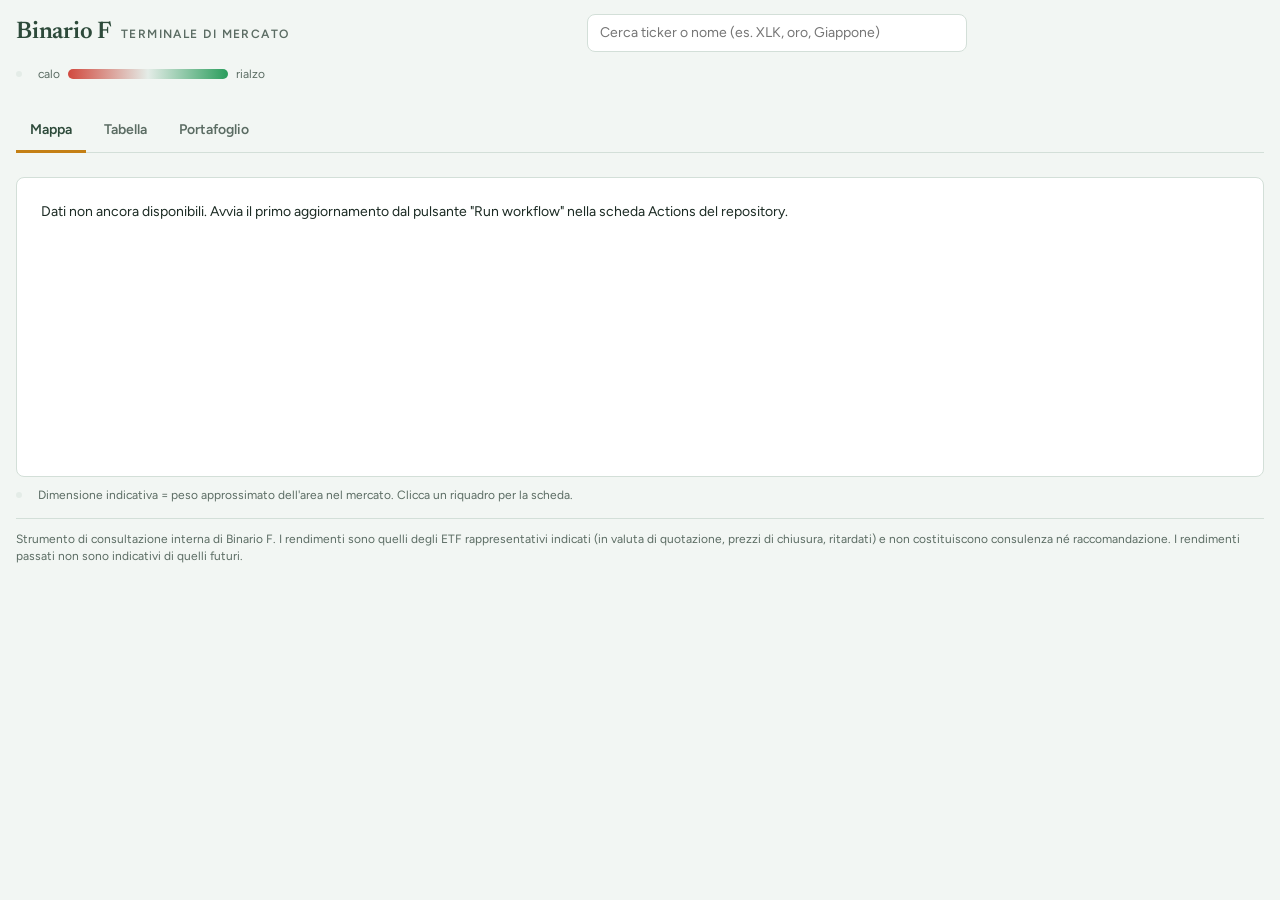
==== index.html @ 6552b352 "Add files via upload" ====
<!doctype html>
<html lang="it"><head><meta charset="utf-8"><meta name="viewport" content="width=device-width,initial-scale=1,viewport-fit=cover">
<title>Terminale Binario F</title>
<meta name="claude:viewport-fit-sides" content="cover">
<link rel="stylesheet" href="https://fonts.googleapis.com/css2?family=Figtree:wght@400;500;600;700&family=Newsreader:wght@500;600&display=swap">
<style>
/* Layout: barra strumenti in alto, mappa a riquadri proporzionali come vista principale, tabella e portafoglio come viste secondarie. */
:root{
  --bg:#F2F6F3; --surface:#FFFFFF; --fg:#1B2A23; --muted:#5B6C63; --line:#D3DFD8;
  --brand:#2D4A3A; --accent:#C47F14; --up:#2A9D5C; --down:#D1493E; --neutral:#E4ECE7; --on-strong:#FFFFFF; --chip:#E4ECE7; --warn-bg:#FBEBD0;
  --f-body:'Figtree',system-ui,-apple-system,'Segoe UI',sans-serif; --f-display:'Newsreader',Georgia,serif;
}
@media (prefers-color-scheme: dark){:root:not([data-theme="light"]){
  --bg:#111915; --surface:#19231E; --fg:#E5EEE9; --muted:#93A69C; --line:#293731;
  --brand:#86BF9F; --accent:#E0A04A; --up:#34B06C; --down:#E0675C; --neutral:#22302A; --on-strong:#FFFFFF; --chip:#22302A; --warn-bg:#3A2D14; color-scheme:dark}}
:root[data-theme="dark"]{
  --bg:#111915; --surface:#19231E; --fg:#E5EEE9; --muted:#93A69C; --line:#293731;
  --brand:#86BF9F; --accent:#E0A04A; --up:#34B06C; --down:#E0675C; --neutral:#22302A; --on-strong:#FFFFFF; --chip:#22302A; --warn-bg:#3A2D14; color-scheme:dark}
*{box-sizing:border-box}
body{margin:0;background:var(--bg);color:var(--fg);font-family:var(--f-body);font-size:14px;line-height:1.4;
  padding-block:0;padding-left:max(16px,env(safe-area-inset-left,0px));padding-right:max(16px,env(safe-area-inset-right,0px))}
.wrap{max-width:1280px;margin:0 auto;padding-block:14px 40px;display:flex;flex-direction:column;gap:14px}
button,input,select{font:inherit;color:inherit}
button{cursor:pointer}
:focus-visible{outline:2px solid var(--accent);outline-offset:2px}
.num{font-variant-numeric:tabular-nums}
header{display:flex;flex-wrap:wrap;gap:12px 20px;align-items:center;justify-content:space-between}
.brand{display:flex;align-items:baseline;gap:10px;min-width:0}
.brand b{font-family:var(--f-display);font-size:24px;font-weight:600;color:var(--brand);letter-spacing:-.01em}
.brand span{font-size:12px;text-transform:uppercase;letter-spacing:.12em;color:var(--muted);font-weight:600}
.meta{font-size:12px;color:var(--muted)}
.sample{background:var(--warn-bg);color:var(--fg);border:1px solid var(--accent);border-radius:6px;padding:8px 12px;font-size:13px}
.bar{display:flex;flex-wrap:wrap;gap:10px 16px;align-items:center}
.seg{display:inline-flex;background:var(--chip);border-radius:8px;padding:3px;gap:2px;max-width:100%;overflow-x:auto}
.seg button{border:0;background:transparent;padding:6px 12px;border-radius:6px;font-weight:600;color:var(--muted);white-space:nowrap}
.seg button[aria-pressed="true"]{background:var(--brand);color:var(--surface)}
.tabs{display:flex;gap:4px;border-bottom:1px solid var(--line)}
.tabs button{border:0;background:none;padding:10px 14px;font-weight:600;color:var(--muted);border-bottom:3px solid transparent;margin-bottom:-1px}
.tabs button[aria-selected="true"]{color:var(--brand);border-bottom-color:var(--accent)}
.chips{display:flex;flex-wrap:wrap;gap:6px}
.chips button{border:1px solid var(--line);background:var(--surface);padding:5px 11px;border-radius:99px;font-size:13px;color:var(--fg)}
.chips button[aria-pressed="true"]{background:var(--brand);border-color:var(--brand);color:var(--surface)}
.search{position:relative;flex:1 1 240px;max-width:380px}
.search input{width:100%;padding:8px 12px;border:1px solid var(--line);border-radius:8px;background:var(--surface)}
.results{position:absolute;z-index:20;left:0;right:0;top:calc(100% + 4px);background:var(--surface);border:1px solid var(--line);border-radius:8px;box-shadow:0 8px 24px rgba(0,0,0,.14);max-height:340px;overflow:auto}
.results button{display:flex;justify-content:space-between;gap:8px;width:100%;border:0;background:none;text-align:left;padding:8px 12px}
.results button:hover,.results button:focus-visible{background:var(--chip)}
.results .none{padding:10px 12px;color:var(--muted)}
.results a{color:var(--brand);font-weight:600}
.strip{display:grid;grid-template-columns:repeat(auto-fit,minmax(220px,1fr));gap:10px}
.strip div{background:var(--surface);border:1px solid var(--line);border-radius:8px;padding:10px 12px;min-width:0}
.strip small{display:block;color:var(--muted);font-size:11px;text-transform:uppercase;letter-spacing:.1em;font-weight:600}
.strip b{display:block;margin-top:2px;overflow:hidden;text-overflow:ellipsis;white-space:nowrap}
.up{color:var(--up)}.down{color:var(--down)}
#map{background:var(--surface);border:1px solid var(--line);border-radius:8px;padding:4px;min-height:300px}
#map svg{display:block;width:100%}
#map rect{stroke:var(--surface);stroke-width:2;cursor:pointer}
#map rect:hover{stroke:var(--fg)}
#map text{pointer-events:none;font-family:var(--f-body)}
.note{font-size:12px;color:var(--muted)}
.legend{display:flex;align-items:center;gap:8px;font-size:12px;color:var(--muted)}
.legend i{display:block;width:160px;height:10px;border-radius:5px;background:linear-gradient(90deg,var(--down),var(--neutral),var(--up))}
.tablewrap{overflow-x:auto;background:var(--surface);border:1px solid var(--line);border-radius:8px}
table{border-collapse:collapse;width:100%;min-width:640px}
th,td{padding:7px 10px;text-align:right;border-bottom:1px solid var(--line);white-space:nowrap}
th:first-child,td:first-child,th:nth-child(2),td:nth-child(2){text-align:left}
th{font-size:11px;text-transform:uppercase;letter-spacing:.08em;color:var(--muted);background:var(--surface);position:sticky;top:0;cursor:pointer}
th[aria-sort]{color:var(--brand)}
tbody tr{cursor:pointer}
tbody tr:hover{background:var(--chip)}
td.h{font-weight:600}
td.tk{font-weight:700;color:var(--brand)}
td.gp{color:var(--muted);font-size:12px}
.panel{background:var(--surface);border:1px solid var(--line);border-radius:8px;padding:14px;display:flex;flex-direction:column;gap:12px;min-width:0}
h2{font-family:var(--f-display);font-size:20px;margin:0;color:var(--brand);font-weight:600}
.prow{display:grid;grid-template-columns:minmax(0,1fr) 90px 34px;gap:8px;align-items:center}
.prow select,.prow input{padding:7px 8px;border:1px solid var(--line);border-radius:6px;background:var(--bg);min-width:0}
.prow button,.btn{border:1px solid var(--line);background:var(--surface);border-radius:6px;padding:7px 10px;font-weight:600}
.btn.pri{background:var(--brand);color:var(--surface);border-color:var(--brand)}
.pgrid{display:grid;grid-template-columns:minmax(280px,380px) minmax(0,1fr);gap:14px;align-items:start}
@media (max-width:820px){.pgrid{grid-template-columns:minmax(0,1fr)}}
.kpis{display:grid;grid-template-columns:repeat(auto-fit,minmax(110px,1fr));gap:8px}
.kpis div{background:var(--bg);border-radius:6px;padding:8px 10px}
.kpis small{display:block;font-size:11px;color:var(--muted);text-transform:uppercase;letter-spacing:.08em;font-weight:600}
.kpis b{font-size:17px}
dialog{border:1px solid var(--line);border-radius:10px;background:var(--surface);color:var(--fg);padding:0;width:min(720px,calc(100vw - 24px));max-height:calc(100vh - 32px)}
dialog::backdrop{background:rgba(10,20,15,.5)}
.dlg{padding:16px;display:flex;flex-direction:column;gap:12px}
.dlg header{align-items:flex-start}
.dlg h3{margin:0;font-family:var(--f-display);font-size:22px;color:var(--brand)}
.links{display:flex;flex-wrap:wrap;gap:8px}
.links a{border:1px solid var(--line);border-radius:6px;padding:6px 10px;text-decoration:none;color:var(--brand);font-weight:600;font-size:13px}
.chart text{fill:var(--muted);font-size:11px;font-family:var(--f-body)}
.foot{font-size:12px;color:var(--muted);border-top:1px solid var(--line);padding-top:12px}
</style>
</head><body>


<div class="wrap">
  <header>
    <div class="brand"><b>Binario F</b><span>Terminale di mercato</span></div>
    <div class="search">
      <input id="q" type="search" placeholder="Cerca ticker o nome (es. XLK, oro, Giappone)" autocomplete="off" aria-label="Cerca strumento">
      <div class="results" id="res" hidden></div>
    </div>
    <div class="meta num" id="upd"></div>
  </header>
  <div class="sample" id="sampleBox" hidden><b>Dati di prova.</b> I numeri di questa anteprima sono inventati e servono solo a mostrare come funziona. Con il collegamento ai dati reali compaiono i prezzi veri.</div>

  <div class="bar">
    <div class="seg" id="per" role="group" aria-label="Periodo"></div>
    <div class="legend"><span>calo</span><i></i><span>rialzo</span></div>
  </div>
  <div class="strip" id="strip"></div>

  <nav class="tabs" role="tablist" aria-label="Viste">
    <button role="tab" id="t-mappa" aria-selected="true">Mappa</button>
    <button role="tab" id="t-tabella" aria-selected="false">Tabella</button>
    <button role="tab" id="t-portafoglio" aria-selected="false">Portafoglio</button>
  </nav>

  <section id="v-mappa" class="vw">
    <div style="display:flex;flex-direction:column;gap:10px">
      <div class="chips" id="gm"></div>
      <div id="map"></div>
      <div class="bar"><div class="seg" id="sz" role="group" aria-label="Dimensione riquadri"></div>
        <span class="note">Dimensione indicativa = peso approssimato dell'area nel mercato. Clicca un riquadro per la scheda.</span></div>
    </div>
  </section>

  <section id="v-tabella" class="vw" hidden>
    <div style="display:flex;flex-direction:column;gap:10px">
      <div class="chips" id="gt"></div>
      <div class="tablewrap"><table id="tb"></table></div>
    </div>
  </section>

  <section id="v-portafoglio" class="vw" hidden>
    <div class="pgrid">
      <div class="panel">
        <h2>Costruisci un portafoglio</h2>
        <div class="note">Scegli gli strumenti e i pesi. Il calcolo assume che i pesi siano quelli iniziali di ogni periodo, senza ribilanciamenti.</div>
        <div id="rows" style="display:flex;flex-direction:column;gap:8px"></div>
        <div style="display:flex;flex-wrap:wrap;gap:8px;align-items:center">
          <button class="btn" id="add">+ Aggiungi strumento</button>
          <span class="note num" id="sumw"></span>
        </div>
        <div style="display:flex;flex-wrap:wrap;gap:6px" id="presets"></div>
      </div>
      <div class="panel" id="pres"></div>
    </div>
  </section>

  <div class="foot">Strumento di consultazione interna di Binario F. I rendimenti sono quelli degli ETF rappresentativi indicati (in valuta di quotazione, prezzi di chiusura, ritardati) e non costituiscono consulenza né raccomandazione. I rendimenti passati non sono indicativi di quelli futuri.</div>
</div>

<dialog id="dlg"><div class="dlg" id="dbody"></div></dialog>

<script>
const INLINE = null;
const PERS = ['1G','1S','1M','3M','YTD','1A'];
const SCALE = {'1G':.03,'1S':.05,'1M':.08,'3M':.15,'YTD':.25,'1A':.4};
const $ = id => document.getElementById(id);
const S = {per:'YTD', grp:'Settori USA', view:'mappa', size:'ind', sort:{k:'YTD',d:-1}, pf:[]};
let D, R = {}, BYT = {}, GROUPS = [];

const fmtP = (v, d=1) => v==null ? '–' : (v>0?'+':v<0?'−':'') + Math.abs(v*100).toFixed(d).replace('.',',') + '%';
const fmtN = v => v==null ? '–' : v.toLocaleString('it-IT',{maximumFractionDigits:2,minimumFractionDigits:2});
const cls = v => v==null ? '' : v>0 ? 'up' : v<0 ? 'down' : '';
const store = {get(k){try{return JSON.parse(localStorage.getItem(k))}catch(e){return null}}, set(k,v){try{localStorage.setItem(k,JSON.stringify(v))}catch(e){}}};

function dayShift(iso, days){const d=new Date(iso+'T00:00:00Z');d.setUTCDate(d.getUTCDate()-days);return d.toISOString().slice(0,10)}
function idxOnOrBefore(dates, iso){let lo=0,hi=dates.length-1,r=-1;while(lo<=hi){const m=(lo+hi)>>1;if(dates[m]<=iso){r=m;lo=m+1}else hi=m-1}return r}

function compute(){
  const dates = D.dates, n = dates.length, last = dates[n-1];
  const tgt = {'1S':dayShift(last,7),'1M':dayShift(last,30),'3M':dayShift(last,91),'1A':dayShift(last,365),'YTD':(+last.slice(0,4)-1)+'-12-31'};
  const ix = {'1G':n-2}; for(const k in tgt) ix[k]=idxOnOrBefore(dates,tgt[k]);
  D.inst.forEach(i=>{
    BYT[i.t]=i; const c=i.c, lastP=c[n-1]; R[i.t]={};
    PERS.forEach(p=>{const b=ix[p]>=0?c[ix[p]]:null; R[i.t][p]=(lastP!=null&&b)? lastP/b-1 : null});
    i.last = lastP;
    const yr = c.slice(Math.max(0,ix['1A']<0?0:ix['1A'])).filter(x=>x!=null);
    i.hi = Math.max(...yr); i.lo = Math.min(...yr);
  });
  GROUPS = [...new Set(D.inst.map(i=>i.g))];
}

/* ---------- intestazione e riepilogo ---------- */
function renderHead(){
  $('upd').textContent = 'Aggiornato: ' + new Date(D.updated).toLocaleString('it-IT',{dateStyle:'short',timeStyle:'short'}) + ' · ultimo dato di chiusura ' + D.dates[D.dates.length-1].split('-').reverse().join('/');
  $('sampleBox').hidden = !D.sample;
  const all = D.inst.filter(i=>R[i.t][S.per]!=null).sort((a,b)=>R[b.t][S.per]-R[a.t][S.per]);
  const up = all.filter(i=>R[i.t][S.per]>0).length;
  const card=(l,i)=>`<div><small>${l}</small><b>${i?`${i.n} <span class="${cls(R[i.t][S.per])} num">${fmtP(R[i.t][S.per])}</span>`:'–'}</b></div>`;
  $('strip').innerHTML = card('Migliore ('+S.per+')',all[0]) + card('Peggiore ('+S.per+')',all[all.length-1]) +
    `<div><small>Strumenti in rialzo (${S.per})</small><b class="num">${up} su ${all.length}</b></div>`;
}

/* ---------- mappa ---------- */
function colorFor(v){
  if(v==null) return 'var(--neutral)';
  const t=Math.min(1,Math.abs(v)/SCALE[S.per]), pct=Math.round(t*100);
  return `color-mix(in srgb, var(${v>=0?'--up':'--down'}) ${pct}%, var(--neutral))`;
}
function squarify(items,X,Y,W,H){
  const tot=items.reduce((a,i)=>a+i.v,0), k=W*H/tot; items.forEach(i=>i.a=i.v*k);
  const out=[]; let row=[], x=X,y=Y,w=W,h=H;
  const worst=(r,s)=>{const t=r.reduce((a,i)=>a+i.a,0),mx=Math.max(...r.map(i=>i.a)),mn=Math.min(...r.map(i=>i.a));return Math.max(s*s*mx/(t*t),t*t/(s*s*mn))};
  const place=r=>{const t=r.reduce((a,i)=>a+i.a,0);
    if(w>=h){const cw=t/h;let yy=y;r.forEach(i=>{const hh=i.a/cw;out.push({i,x,y:yy,w:cw,h:hh});yy+=hh});x+=cw;w-=cw}
    else{const rh=t/w;let xx=x;r.forEach(i=>{const ww=i.a/rh;out.push({i,x:xx,y,w:ww,h:rh});xx+=ww});y+=rh;h-=rh}};
  const rest=items.slice();
  while(rest.length){const s=Math.min(w,h),it=rest[0];
    if(!row.length||worst(row.concat(it),s)<=worst(row,s)){row.push(it);rest.shift()}else{place(row);row=[]}}
  if(row.length)place(row);
  return out;
}
function renderMap(){
  const box=$('map'), W=Math.max(280,box.clientWidth-8), H=Math.round(Math.max(360,Math.min(640,W*0.6)));
  let list=D.inst.filter(i=>i.g===S.grp&&R[i.t][S.per]!=null);
  if(S.grp==='Tutti') list=D.inst.filter(i=>R[i.t][S.per]!=null);
  if(!list.length){box.innerHTML='<div class="note" style="padding:20px">Nessun dato per questo gruppo.</div>';return}
  const items=list.map(i=>({inst:i,v:S.size==='ind'?Math.max(i.w,.35):1})).sort((a,b)=>b.v-a.v);
  const rects=squarify(items,0,0,W,H);
  let s=`<svg viewBox="0 0 ${W} ${H}" height="${H}" role="img" aria-label="Mappa dei rendimenti, periodo ${S.per}">`;
  rects.forEach(r=>{const i=r.i.inst,v=R[i.t][S.per],strong=Math.abs(v)/SCALE[S.per]>.5;
    const fg=strong?'var(--on-strong)':'var(--fg)', cx=r.x+r.w/2, cy=r.y+r.h/2;
    s+=`<g data-t="${i.t}"><rect x="${r.x.toFixed(1)}" y="${r.y.toFixed(1)}" width="${Math.max(0,r.w).toFixed(1)}" height="${Math.max(0,r.h).toFixed(1)}" fill="${colorFor(v)}"><title>${i.n} (${i.t}) ${fmtP(v,2)}</title></rect>`;
    if(r.w>42&&r.h>26){
      const fs=Math.max(11,Math.min(22,Math.min(r.w/5.5,r.h/3)));
      const showName=r.w>120&&r.h>70, showPct=r.h>44;
      const lines=[[i.t,fs,700]]; if(showName) lines.push([i.n.length>26?i.n.slice(0,25)+'…':i.n,Math.max(10,fs*.58),500]); if(showPct) lines.push([fmtP(v),fs*.8,600]);
      const tot=lines.reduce((a,l)=>a+l[1]*1.25,0); let ty=cy-tot/2;
      lines.forEach(l=>{ty+=l[1]*1.25;s+=`<text x="${cx.toFixed(1)}" y="${(ty-l[1]*.3).toFixed(1)}" text-anchor="middle" font-size="${l[1].toFixed(1)}" font-weight="${l[2]}" fill="${fg}">${l[0]}</text>`});
    }
    s+='</g>';
  });
  box.innerHTML=s+'</svg>';
  box.querySelectorAll('g[data-t]').forEach(g=>g.addEventListener('click',()=>openDetail(g.dataset.t)));
}

/* ---------- tabella ---------- */
function renderTable(){
  let list=S.grp==='Tutti'?D.inst.slice():D.inst.filter(i=>i.g===S.grp);
  const k=S.sort.k, d=S.sort.d;
  const val=i=>k==='n'?i.n:k==='g'?i.g:R[i.t][k];
  list.sort((a,b)=>{const x=val(a),y=val(b); if(x==null)return 1; if(y==null)return -1; return (typeof x==='string'?x.localeCompare(y,'it'):x-y)*d});
  const th=(key,label)=>`<th data-k="${key}" ${S.sort.k===key?`aria-sort="${d>0?'ascending':'descending'}"`:''}>${label}${S.sort.k===key?(d>0?' ▲':' ▼'):''}</th>`;
  let h='<thead><tr>'+th('t','Ticker')+th('n','Strumento')+(S.grp==='Tutti'?th('g','Gruppo'):'')+'<th data-k="last">Ultimo</th>'+PERS.map(p=>th(p,p)).join('')+'</tr></thead><tbody>';
  list.forEach(i=>{h+=`<tr data-t="${i.t}"><td class="tk">${i.t}</td><td>${i.n}</td>${S.grp==='Tutti'?`<td class="gp">${i.g}</td>`:''}<td class="num">${fmtN(i.last)}</td>`+
    PERS.map(p=>{const v=R[i.t][p];return `<td class="num h ${cls(v)}" style="background:${colorFor(v).replace(/ \d+%/,m=>' '+Math.round(parseInt(m)*.45)+'%')}">${fmtP(v)}</td>`}).join('')+'</tr>'});
  $('tb').innerHTML=h+'</tbody>';
  $('tb').querySelectorAll('th[data-k]').forEach(t=>t.addEventListener('click',()=>{const kk=t.dataset.k;if(kk==='last')return;S.sort=S.sort.k===kk?{k:kk,d:-S.sort.d}:{k:kk,d:(kk==='t'||kk==='n'||kk==='g')?1:-1};renderTable()}));
  $('tb').querySelectorAll('tbody tr').forEach(tr=>tr.addEventListener('click',()=>openDetail(tr.dataset.t)));
}

/* ---------- grafici ---------- */
function lineChart(series, opts={}){ // series: [{label,vals,color}], dates
  const W=opts.w||640,H=opts.h||240,L=44,Rr=14,T=10,B=24, dates=opts.dates;
  let all=series.flatMap(s=>s.vals.filter(v=>v!=null)); let mn=Math.min(...all),mx=Math.max(...all); const pad=(mx-mn)*.08||1; mn-=pad;mx+=pad;
  const x=i=>L+(W-L-Rr)*i/(dates.length-1), y=v=>T+(H-T-B)*(1-(v-mn)/(mx-mn));
  let s=`<svg class="chart" viewBox="0 0 ${W} ${H}" style="width:100%;height:auto;display:block" role="img" aria-label="${opts.label||'Grafico'}">`;
  for(let k=0;k<=4;k++){const v=mn+(mx-mn)*k/4,yy=y(v);s+=`<line x1="${L}" x2="${W-Rr}" y1="${yy}" y2="${yy}" stroke="var(--line)"/><text x="${L-6}" y="${yy+4}" text-anchor="end">${v.toFixed(opts.dec??0)}</text>`}
  const step=Math.floor(dates.length/5);
  for(let i=0;i<dates.length;i+=step){const [yy,mm]=dates[i].split('-');s+=`<text x="${x(i)}" y="${H-6}" text-anchor="middle">${mm}/${yy.slice(2)}</text>`}
  series.forEach((sr,si)=>{let d='';sr.vals.forEach((v,i)=>{if(v!=null)d+=(d?'L':'M')+x(i).toFixed(1)+' '+y(v).toFixed(1)});
    if(si===0&&series.length===1){s+=`<path d="${d}L${x(dates.length-1)} ${H-B}L${L} ${H-B}Z" fill="${sr.color}" opacity=".12"/>`}
    s+=`<path d="${d}" fill="none" stroke="${sr.color}" stroke-width="2" stroke-linejoin="round"/>`;
    const lv=sr.vals[sr.vals.length-1]; if(lv!=null) s+=`<circle cx="${x(dates.length-1)}" cy="${y(lv)}" r="3.5" fill="${sr.color}"/>`});
  return s+'</svg>';
}

function openDetail(t){
  const i=BYT[t]; if(!i) return;
  const closes=i.c, dates=D.dates, ret=R[t];
  const view=window.__rng||'1A'; const from=view==='3M'?dates.length-64:view==='6M'?dates.length-127:0;
  const sub=closes.slice(Math.max(0,from)), subd=dates.slice(Math.max(0,from));
  const sym = t==='BTC'?'BTC-USD':t==='ETH'?'ETH-USD':t;
  $('dbody').innerHTML=`
    <header><div><h3>${i.n}</h3><div class="note">${t} · ${i.g}</div></div><button class="btn" id="cl">Chiudi</button></header>
    <div class="kpis num">
      <div><small>Ultimo</small><b>${fmtN(i.last)}</b></div>
      <div><small>Max 52 sett.</small><b>${fmtN(i.hi)}</b></div>
      <div><small>Min 52 sett.</small><b>${fmtN(i.lo)}</b></div>
      <div><small>Dal massimo</small><b class="${cls(i.last/i.hi-1)}">${fmtP(i.last/i.hi-1)}</b></div>
    </div>
    <div class="kpis num">${PERS.map(p=>`<div><small>${p}</small><b class="${cls(ret[p])}">${fmtP(ret[p])}</b></div>`).join('')}</div>
    <div class="seg" id="rg" role="group" aria-label="Intervallo grafico">${['3M','6M','1A'].map(r=>`<button aria-pressed="${r===view}" data-r="${r}">${r}</button>`).join('')}</div>
    ${lineChart([{vals:sub,color:'var(--brand)'}],{dates:subd,dec:closes[0]<20?2:0,label:'Andamento di '+i.n})}
    <div class="links">
      <a href="https://www.justetf.com/it/search.html?query=${encodeURIComponent(t)}" target="_blank" rel="noopener">justETF</a>
      <a href="https://finance.yahoo.com/quote/${encodeURIComponent(sym)}" target="_blank" rel="noopener">Yahoo Finance</a>
      <a href="https://it.tradingview.com/symbols/${encodeURIComponent(t)}/" target="_blank" rel="noopener">TradingView</a>
      <a href="https://www.morningstar.it/it/funds/SecuritySearchResults.aspx?type=ALL&search=${encodeURIComponent(t)}" target="_blank" rel="noopener">Morningstar</a>
      <a href="https://www.borsaitaliana.it/borsa/ricerca/ricerca-titoli.html?q=${encodeURIComponent(t)}" target="_blank" rel="noopener">Borsa Italiana</a>
      <a href="https://finviz.com/quote.ashx?t=${encodeURIComponent(t)}" target="_blank" rel="noopener">Finviz</a>
    </div>`;
  $('cl').onclick=()=>$('dlg').close();
  $('rg').querySelectorAll('button').forEach(b=>b.onclick=()=>{window.__rng=b.dataset.r;openDetail(t)});
  if(!$('dlg').open) $('dlg').showModal();
}

/* ---------- portafoglio ---------- */
const PRESETS = {
  '60/40':[['VT',60],['AGG',40]],
  'Azionario globale':[['VT',100]],
  'Mondo + oro + obbligazioni':[['VT',50],['IEF',30],['GLD',10],['TIP',10]],
  'Settori USA equipesati':[['XLK',9],['XLF',9],['XLE',9],['XLV',9],['XLY',9],['XLP',9],['XLI',9],['XLB',9],['XLU',9],['XLRE',9],['XLC',10]]
};
function loadPf(){const p=store.get('bf-pf'); S.pf=(p&&p.length?p:PRESETS['60/40']).filter(x=>BYT[x[0]]).map(x=>[x[0],x[1]]); if(!S.pf.length) S.pf=[[D.inst[0].t,100]]}
function options(sel){return GROUPS.map(g=>`<optgroup label="${g}">`+D.inst.filter(i=>i.g===g).map(i=>`<option value="${i.t}" ${i.t===sel?'selected':''}>${i.t} – ${i.n}</option>`).join('')+'</optgroup>').join('')}
function renderPf(){
  $('rows').innerHTML=S.pf.map((r,k)=>`<div class="prow"><select data-k="${k}" aria-label="Strumento ${k+1}">${options(r[0])}</select><input data-w="${k}" type="number" min="0" max="100" step="1" value="${r[1]}" aria-label="Peso % ${k+1}"><button data-d="${k}" aria-label="Rimuovi">×</button></div>`).join('');
  $('rows').querySelectorAll('select').forEach(e=>e.onchange=()=>{S.pf[+e.dataset.k][0]=e.value;savePf()});
  $('rows').querySelectorAll('input').forEach(e=>e.oninput=()=>{S.pf[+e.dataset.w][1]=+e.value||0;savePf(true)});
  $('rows').querySelectorAll('button').forEach(e=>e.onclick=()=>{S.pf.splice(+e.dataset.d,1);if(!S.pf.length)S.pf=[[D.inst[0].t,100]];savePf()});
  $('presets').innerHTML='<span class="note" style="align-self:center">Esempi:</span>'+Object.keys(PRESETS).map(k=>`<button class="btn" data-p="${k}">${k}</button>`).join('');
  $('presets').querySelectorAll('button').forEach(b=>b.onclick=()=>{S.pf=PRESETS[b.dataset.p].filter(x=>BYT[x[0]]).map(x=>[...x]);savePf()});
  calcPf();
}
function savePf(keep){store.set('bf-pf',S.pf); if(keep) calcPf(); else renderPf()}
function calcPf(){
  const tot=S.pf.reduce((a,r)=>a+r[1],0); $('sumw').textContent='Somma pesi: '+tot.toFixed(0)+'%'+(Math.abs(tot-100)>.5?' (i risultati sono normalizzati a 100%)':'');
  if(tot<=0){$('pres').innerHTML='<div class="note">Inserisci almeno un peso.</div>';return}
  const w=S.pf.map(r=>[r[0],r[1]/tot]);
  const pr={}; PERS.forEach(p=>{let a=0,ok=true;w.forEach(([t,x])=>{const v=R[t][p];if(v==null)ok=false;else a+=x*v});pr[p]=ok?a:null});
  const dates=D.dates, n=dates.length, start=Math.max(0,n-253);
  const v=[]; for(let i=start;i<n;i++){let a=0;w.forEach(([t,x])=>{const c=BYT[t].c;a+=x*(c[i]??c[start])/c[start]});v.push(a*100)}
  const dr=v.slice(1).map((x,i)=>x/v[i]-1), m=dr.reduce((a,b)=>a+b,0)/dr.length;
  const vol=Math.sqrt(dr.reduce((a,b)=>a+(b-m)**2,0)/(dr.length-1))*Math.sqrt(252);
  let pk=v[0],dd=0; v.forEach(x=>{pk=Math.max(pk,x);dd=Math.min(dd,x/pk-1)});
  const names=w.map(([t])=>BYT[t]);
  const cmp=names.length>1? names.slice(0,5).map((i,k)=>({vals:i.c.slice(start).map(x=>x==null?null:x/i.c[start]*100),color:['#C47F14','#6C8EAD','#9B6B9E','#8A8F3A','#C0605A'][k]})) : [];
  $('pres').innerHTML=`<h2>Risultato</h2>
    <div class="kpis num">${PERS.map(p=>`<div><small>${p}</small><b class="${cls(pr[p])}">${fmtP(pr[p])}</b></div>`).join('')}</div>
    <div class="kpis num"><div><small>Volatilità annua (1A)</small><b>${(vol*100).toFixed(1).replace('.',',')}%</b></div><div><small>Massimo calo (1A)</small><b class="down">${fmtP(dd)}</b></div><div><small>Strumenti</small><b>${w.length}</b></div></div>
    ${lineChart([{vals:v,color:'var(--brand)'},...cmp],{dates:dates.slice(start),dec:0,label:'Andamento del portafoglio, base 100'})}
    <div class="note">Linea verde: portafoglio (base 100, pesi iniziali fissi). Linee colorate: singoli strumenti, i primi cinque.</div>`;
}

/* ---------- ricerca ---------- */
function setupSearch(){
  const q=$('q'), res=$('res');
  const run=()=>{const s=q.value.trim().toLowerCase(); if(!s){res.hidden=true;return}
    const m=D.inst.filter(i=>(i.t+' '+i.n+' '+i.g).toLowerCase().includes(s)).slice(0,10);
    res.innerHTML=m.length?m.map(i=>`<button data-t="${i.t}"><span><b>${i.t}</b> ${i.n}</span><span class="num ${cls(R[i.t][S.per])}">${fmtP(R[i.t][S.per])}</span></button>`).join('')
      :`<div class="none">Non è nella lista del terminale.<br><a href="https://www.justetf.com/it/search.html?query=${encodeURIComponent(q.value.trim())}" target="_blank" rel="noopener">Cerca su justETF</a> · <a href="https://finance.yahoo.com/lookup?s=${encodeURIComponent(q.value.trim())}" target="_blank" rel="noopener">Cerca su Yahoo</a></div>`;
    res.hidden=false;
    res.querySelectorAll('button').forEach(b=>b.onclick=()=>{res.hidden=true;q.value='';openDetail(b.dataset.t)})};
  q.addEventListener('input',run);
  q.addEventListener('keydown',e=>{if(e.key==='Enter'){const b=res.querySelector('button');if(b)b.click()}else if(e.key==='Escape')res.hidden=true});
  document.addEventListener('click',e=>{if(!e.target.closest('.search'))res.hidden=true});
}

/* ---------- navigazione ---------- */
function chips(id,withAll,sel,fn){
  const gs=withAll?['Tutti',...GROUPS]:GROUPS;
  $(id).innerHTML=gs.map(g=>`<button aria-pressed="${g===sel}" data-g="${g}">${g}</button>`).join('');
  $(id).querySelectorAll('button').forEach(b=>b.onclick=()=>{S.grp=b.dataset.g;fn()});
}
function refresh(){
  renderHead();
  $('per').querySelectorAll('button').forEach(b=>b.setAttribute('aria-pressed',b.dataset.p===S.per));
  $('sz').querySelectorAll('button').forEach(b=>b.setAttribute('aria-pressed',b.dataset.s===S.size));
  chips('gm',true,S.grp,refresh); chips('gt',true,S.grp,refresh);
  if(S.view==='mappa') renderMap(); else if(S.view==='tabella') renderTable();
}
function showView(v){
  S.view=v;
  ['mappa','tabella','portafoglio'].forEach(x=>{$('v-'+x).hidden=x!==v;$('t-'+x).setAttribute('aria-selected',x===v)});
  if(location.hash!=='#'+v) history.replaceState(null,'','#'+v);
  if(v==='portafoglio') renderPf(); else refresh();
}
function init(){
  compute();
  $('per').innerHTML=PERS.map(p=>`<button data-p="${p}" aria-pressed="${p===S.per}">${p}</button>`).join('');
  $('per').querySelectorAll('button').forEach(b=>b.onclick=()=>{S.per=b.dataset.p;store.set('bf-per',S.per);refresh();if(S.view==='portafoglio')renderPf()});
  $('sz').innerHTML=[['ind','Indicativa'],['eq','Uguale']].map(([k,l])=>`<button data-s="${k}">${l}</button>`).join('');
  $('sz').querySelectorAll('button').forEach(b=>b.onclick=()=>{S.size=b.dataset.s;refresh()});
  ['mappa','tabella','portafoglio'].forEach(v=>$('t-'+v).onclick=()=>showView(v));
  $('add').onclick=()=>{S.pf.push([D.inst[0].t,0]);savePf()};
  const sp=store.get('bf-per'); if(PERS.includes(sp)) S.per=sp;
  if(!GROUPS.includes(S.grp)) S.grp=GROUPS[0];
  loadPf(); setupSearch();
  let rt; new ResizeObserver(()=>{clearTimeout(rt);rt=setTimeout(()=>{if(S.view==='mappa')renderMap()},80)}).observe($('map'));
  const h=location.hash.slice(1); showView(['mappa','tabella','portafoglio'].includes(h)?h:'mappa');
  window.addEventListener('hashchange',()=>{const x=location.hash.slice(1);if(['mappa','tabella','portafoglio'].includes(x)&&x!==S.view)showView(x)});
}
(async()=>{
  try{
    D = INLINE || await (await fetch('data.json',{cache:'no-store'})).json();
    init();
  }catch(e){
    $('map').innerHTML='<div style="padding:20px">Dati non ancora disponibili. Avvia il primo aggiornamento dal pulsante "Run workflow" nella scheda Actions del repository.</div>';
  }
})();
</script>

</body></html>
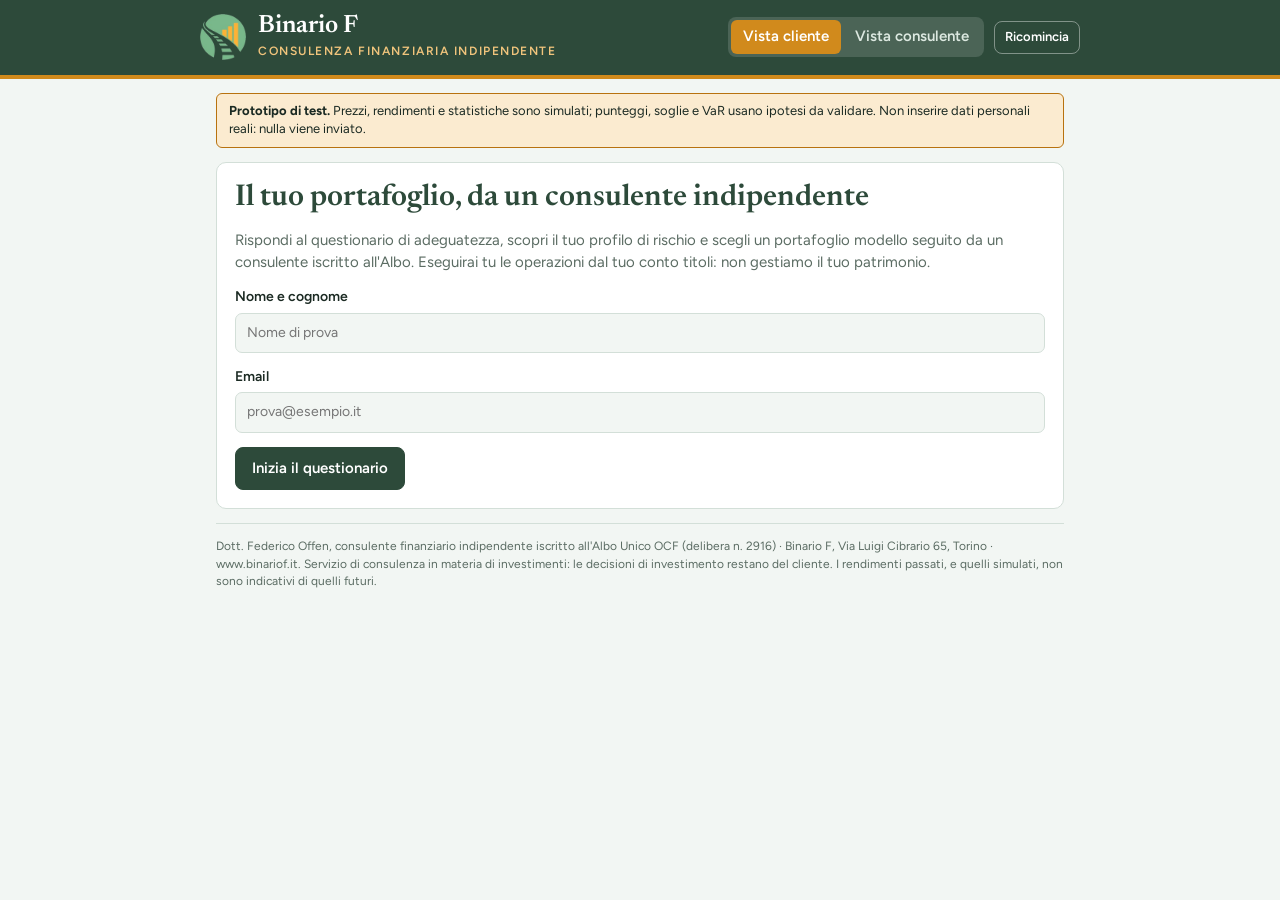
==== commit 8596cce3: "Add files via upload" ====
--- a/index.html
+++ b/index.html
@@ -1,400 +1,512 @@
 <!doctype html>
-<html lang="it"><head><meta charset="utf-8"><meta name="viewport" content="width=device-width,initial-scale=1,viewport-fit=cover">
-<title>Terminale Binario F</title>
-<meta name="claude:viewport-fit-sides" content="cover">
+<html lang="it"><head><meta charset="utf-8"><meta name="viewport" content="width=device-width,initial-scale=1,viewport-fit=cover"></head><body>
+<title>Binario F Consulenza Indipendente</title>
+
 <link rel="stylesheet" href="https://fonts.googleapis.com/css2?family=Figtree:wght@400;500;600;700&family=Newsreader:wght@500;600&display=swap">
 <style>
-/* Layout: barra strumenti in alto, mappa a riquadri proporzionali come vista principale, tabella e portafoglio come viste secondarie. */
+/* Layout: colonna unica centrata, un passo per schermata per il cliente; vista consulente a due colonne. Palette Binario F (verde, ambra). */
 :root{
   --bg:#F2F6F3; --surface:#FFFFFF; --fg:#1B2A23; --muted:#5B6C63; --line:#D3DFD8;
-  --brand:#2D4A3A; --accent:#C47F14; --up:#2A9D5C; --down:#D1493E; --neutral:#E4ECE7; --on-strong:#FFFFFF; --chip:#E4ECE7; --warn-bg:#FBEBD0;
+  --brand:#2D4A3A; --brand-fg:#FFFFFF; --accent:#B8720F; --chip:#E4ECE7; --good:#2A9D5C; --bad:#D1493E; --warn-bg:#FBEBD0;
+  --k1:#2D4A3A; --k2:#6C8EAD; --k3:#B8B07A; --k4:#C47F14;
   --f-body:'Figtree',system-ui,-apple-system,'Segoe UI',sans-serif; --f-display:'Newsreader',Georgia,serif;
 }
 @media (prefers-color-scheme: dark){:root:not([data-theme="light"]){
   --bg:#111915; --surface:#19231E; --fg:#E5EEE9; --muted:#93A69C; --line:#293731;
-  --brand:#86BF9F; --accent:#E0A04A; --up:#34B06C; --down:#E0675C; --neutral:#22302A; --on-strong:#FFFFFF; --chip:#22302A; --warn-bg:#3A2D14; color-scheme:dark}}
+  --brand:#86BF9F; --brand-fg:#10201A; --accent:#E0A04A; --chip:#22302A; --good:#3DB873; --bad:#E0675C; --warn-bg:#3A2D14;
+  --k1:#86BF9F; --k2:#7FA3C4; --k3:#C9C189; --k4:#E0A04A; color-scheme:dark}}
 :root[data-theme="dark"]{
   --bg:#111915; --surface:#19231E; --fg:#E5EEE9; --muted:#93A69C; --line:#293731;
-  --brand:#86BF9F; --accent:#E0A04A; --up:#34B06C; --down:#E0675C; --neutral:#22302A; --on-strong:#FFFFFF; --chip:#22302A; --warn-bg:#3A2D14; color-scheme:dark}
+  --brand:#86BF9F; --brand-fg:#10201A; --accent:#E0A04A; --chip:#22302A; --good:#3DB873; --bad:#E0675C; --warn-bg:#3A2D14;
+  --k1:#86BF9F; --k2:#7FA3C4; --k3:#C9C189; --k4:#E0A04A; color-scheme:dark}
 *{box-sizing:border-box}
-body{margin:0;background:var(--bg);color:var(--fg);font-family:var(--f-body);font-size:14px;line-height:1.4;
-  padding-block:0;padding-left:max(16px,env(safe-area-inset-left,0px));padding-right:max(16px,env(safe-area-inset-right,0px))}
-.wrap{max-width:1280px;margin:0 auto;padding-block:14px 40px;display:flex;flex-direction:column;gap:14px}
-button,input,select{font:inherit;color:inherit}
+body{margin:0;background:var(--bg);color:var(--fg);font-family:var(--f-body);font-size:15px;line-height:1.45;
+  padding:0}
+.wrap{max-width:880px;margin:0 auto;padding-block:14px 56px;padding-left:max(16px,env(safe-area-inset-left,0px));padding-right:max(16px,env(safe-area-inset-right,0px));display:flex;flex-direction:column;gap:14px}
+.wrap.wide{max-width:1180px}
+button,input,select,textarea{font:inherit;color:inherit}
 button{cursor:pointer}
 :focus-visible{outline:2px solid var(--accent);outline-offset:2px}
 .num{font-variant-numeric:tabular-nums}
-header{display:flex;flex-wrap:wrap;gap:12px 20px;align-items:center;justify-content:space-between}
-.brand{display:flex;align-items:baseline;gap:10px;min-width:0}
-.brand b{font-family:var(--f-display);font-size:24px;font-weight:600;color:var(--brand);letter-spacing:-.01em}
-.brand span{font-size:12px;text-transform:uppercase;letter-spacing:.12em;color:var(--muted);font-weight:600}
-.meta{font-size:12px;color:var(--muted)}
-.sample{background:var(--warn-bg);color:var(--fg);border:1px solid var(--accent);border-radius:6px;padding:8px 12px;font-size:13px}
-.bar{display:flex;flex-wrap:wrap;gap:10px 16px;align-items:center}
+#band{background:#2D4A3A;border-bottom:4px solid #D18A1C;padding-left:max(16px,env(safe-area-inset-left,0px));padding-right:max(16px,env(safe-area-inset-right,0px))}
+#band .in{max-width:880px;margin:0 auto;padding-block:14px;display:flex;flex-wrap:wrap;gap:10px 16px;align-items:center;justify-content:space-between}
+#band[data-r=consulente] .in{max-width:1180px}
+.brand{display:flex;align-items:center;gap:12px;min-width:0}
+.brand img{width:46px;height:46px;display:block;flex:none}
+.brand b{display:block;font-family:var(--f-display);font-size:25px;font-weight:600;color:#fff;line-height:1.05}
+.brand span{display:block;font-size:12px;text-transform:uppercase;letter-spacing:.13em;color:#F0C47C;font-weight:600;margin-top:3px}
+#band .seg{background:rgba(255,255,255,.14)}
+#band .seg button{color:#DCE8E0}
+#band .seg button[aria-pressed="true"]{background:#D18A1C;color:#fff}
+#band .btn{background:transparent;color:#fff;border-color:rgba(255,255,255,.4)}
+.foot{border-top:1px solid var(--line);padding-top:14px;font-size:12px;color:var(--muted)}
+.vs{display:grid;grid-template-columns:repeat(auto-fit,minmax(240px,1fr));gap:10px}
+.iban{font-family:ui-monospace,Menlo,Consolas,monospace;background:var(--bg);border:1px dashed var(--line);border-radius:6px;padding:8px 10px;overflow-wrap:anywhere}
 .seg{display:inline-flex;background:var(--chip);border-radius:8px;padding:3px;gap:2px;max-width:100%;overflow-x:auto}
 .seg button{border:0;background:transparent;padding:6px 12px;border-radius:6px;font-weight:600;color:var(--muted);white-space:nowrap}
-.seg button[aria-pressed="true"]{background:var(--brand);color:var(--surface)}
-.tabs{display:flex;gap:4px;border-bottom:1px solid var(--line)}
-.tabs button{border:0;background:none;padding:10px 14px;font-weight:600;color:var(--muted);border-bottom:3px solid transparent;margin-bottom:-1px}
+.seg button[aria-pressed="true"]{background:var(--brand);color:var(--brand-fg)}
+.proto{background:var(--warn-bg);border:1px solid var(--accent);border-radius:6px;padding:8px 12px;font-size:13px}
+.card{background:var(--surface);border:1px solid var(--line);border-radius:10px;padding:18px;display:flex;flex-direction:column;gap:14px;min-width:0}
+h1,h2,h3{font-family:var(--f-display);color:var(--brand);margin:0;font-weight:600;line-height:1.15;text-wrap:balance}
+h1{font-size:30px}h2{font-size:22px}h3{font-size:17px}
+p{margin:0}
+.muted{color:var(--muted)}.small{font-size:13px}
+.steps{display:flex;gap:6px;flex-wrap:wrap}
+.steps i{flex:1 1 40px;height:5px;border-radius:3px;background:var(--line);min-width:30px}
+.steps i.on{background:var(--accent)}
+label.f{display:flex;flex-direction:column;gap:5px;font-weight:600;font-size:14px}
+input[type=text],input[type=email],input[type=password],input[type=number],select,textarea{padding:9px 11px;border:1px solid var(--line);border-radius:7px;background:var(--bg);width:100%;font-weight:400}
+.q{border-top:1px solid var(--line);padding-top:14px;display:flex;flex-direction:column;gap:8px}
+.q:first-of-type{border-top:0;padding-top:0}
+.q .t{font-weight:600}
+.opt{display:flex;gap:10px;align-items:flex-start;padding:8px 10px;border:1px solid var(--line);border-radius:8px;cursor:pointer}
+.opt:has(input:checked){border-color:var(--brand);background:var(--chip)}
+.opt input{margin-top:3px;accent-color:var(--brand)}
+.btn{border:1px solid var(--line);background:var(--surface);border-radius:8px;padding:10px 16px;font-weight:600}
+.btn.pri{background:var(--brand);color:var(--brand-fg);border-color:var(--brand)}
+.btn.sm{padding:6px 10px;font-size:13px}
+.btn:disabled{opacity:.45;cursor:not-allowed}
+.row{display:flex;flex-wrap:wrap;gap:10px;align-items:center}
+.row.sb{justify-content:space-between}
+.err{color:var(--bad);font-weight:600;font-size:14px}
+.gauge{display:grid;grid-template-columns:repeat(10,1fr);gap:4px}
+.gauge i{height:12px;border-radius:3px;background:var(--line)}
+.gauge i.on{background:var(--brand)}
+.big{font-family:var(--f-display);font-size:54px;line-height:1;color:var(--accent)}
+.why{margin:0;padding-left:18px;display:flex;flex-direction:column;gap:5px}
+.choices{display:flex;flex-direction:column;gap:10px}
+.ch{border:1px solid var(--line);border-radius:10px;padding:12px;display:flex;flex-direction:column;gap:10px;cursor:pointer;background:var(--surface)}
+.ch[aria-pressed="true"]{border:2px solid var(--brand);padding:11px;box-shadow:inset 0 4px 0 var(--accent)}
+.ch header{display:flex;justify-content:space-between;gap:8px;align-items:baseline;flex-wrap:wrap}
+.stats{display:grid;grid-template-columns:repeat(auto-fit,minmax(110px,1fr));gap:8px}
+.stats div{background:var(--bg);border-radius:6px;padding:7px 9px}
+.stats small{display:block;font-size:11px;text-transform:uppercase;letter-spacing:.07em;color:var(--muted);font-weight:600}
+.stats b{font-size:16px}
+.tablewrap{overflow-x:auto;border:1px solid var(--line);border-radius:8px}
+table{border-collapse:collapse;width:100%;min-width:600px}
+th,td{padding:8px 10px;text-align:right;border-bottom:1px solid var(--line);white-space:nowrap}
+th:first-child,td:first-child{text-align:left;white-space:normal;min-width:180px}
+th{font-size:11px;text-transform:uppercase;letter-spacing:.07em;color:var(--muted);background:var(--chip)}
+tfoot td{font-weight:700;background:var(--chip)}
+.lock{position:relative;border:1px dashed var(--line);border-radius:10px;padding:14px;overflow:hidden}
+.lock .blur{filter:blur(6px);opacity:.7;pointer-events:none;user-select:none;display:flex;flex-direction:column;gap:8px}
+.lock .blur div{display:flex;justify-content:space-between;background:var(--chip);padding:8px 10px;border-radius:6px}
+.lock .over{position:absolute;inset:0;display:flex;flex-direction:column;align-items:center;justify-content:center;gap:4px;text-align:center;background:color-mix(in srgb,var(--surface) 55%,transparent);padding:10px}
+.tabs{display:flex;gap:2px;border-bottom:1px solid var(--line);overflow-x:auto}
+.tabs button{border:0;background:none;padding:10px 14px;font-weight:600;color:var(--muted);border-bottom:3px solid transparent;margin-bottom:-1px;white-space:nowrap}
 .tabs button[aria-selected="true"]{color:var(--brand);border-bottom-color:var(--accent)}
-.chips{display:flex;flex-wrap:wrap;gap:6px}
-.chips button{border:1px solid var(--line);background:var(--surface);padding:5px 11px;border-radius:99px;font-size:13px;color:var(--fg)}
-.chips button[aria-pressed="true"]{background:var(--brand);border-color:var(--brand);color:var(--surface)}
-.search{position:relative;flex:1 1 240px;max-width:380px}
-.search input{width:100%;padding:8px 12px;border:1px solid var(--line);border-radius:8px;background:var(--surface)}
-.results{position:absolute;z-index:20;left:0;right:0;top:calc(100% + 4px);background:var(--surface);border:1px solid var(--line);border-radius:8px;box-shadow:0 8px 24px rgba(0,0,0,.14);max-height:340px;overflow:auto}
-.results button{display:flex;justify-content:space-between;gap:8px;width:100%;border:0;background:none;text-align:left;padding:8px 12px}
-.results button:hover,.results button:focus-visible{background:var(--chip)}
-.results .none{padding:10px 12px;color:var(--muted)}
-.results a{color:var(--brand);font-weight:600}
-.strip{display:grid;grid-template-columns:repeat(auto-fit,minmax(220px,1fr));gap:10px}
-.strip div{background:var(--surface);border:1px solid var(--line);border-radius:8px;padding:10px 12px;min-width:0}
-.strip small{display:block;color:var(--muted);font-size:11px;text-transform:uppercase;letter-spacing:.1em;font-weight:600}
-.strip b{display:block;margin-top:2px;overflow:hidden;text-overflow:ellipsis;white-space:nowrap}
-.up{color:var(--up)}.down{color:var(--down)}
-#map{background:var(--surface);border:1px solid var(--line);border-radius:8px;padding:4px;min-height:300px}
-#map svg{display:block;width:100%}
-#map rect{stroke:var(--surface);stroke-width:2;cursor:pointer}
-#map rect:hover{stroke:var(--fg)}
-#map text{pointer-events:none;font-family:var(--f-body)}
-.note{font-size:12px;color:var(--muted)}
-.legend{display:flex;align-items:center;gap:8px;font-size:12px;color:var(--muted)}
-.legend i{display:block;width:160px;height:10px;border-radius:5px;background:linear-gradient(90deg,var(--down),var(--neutral),var(--up))}
-.tablewrap{overflow-x:auto;background:var(--surface);border:1px solid var(--line);border-radius:8px}
-table{border-collapse:collapse;width:100%;min-width:640px}
-th,td{padding:7px 10px;text-align:right;border-bottom:1px solid var(--line);white-space:nowrap}
-th:first-child,td:first-child,th:nth-child(2),td:nth-child(2){text-align:left}
-th{font-size:11px;text-transform:uppercase;letter-spacing:.08em;color:var(--muted);background:var(--surface);position:sticky;top:0;cursor:pointer}
-th[aria-sort]{color:var(--brand)}
-tbody tr{cursor:pointer}
-tbody tr:hover{background:var(--chip)}
-td.h{font-weight:600}
-td.tk{font-weight:700;color:var(--brand)}
-td.gp{color:var(--muted);font-size:12px}
-.panel{background:var(--surface);border:1px solid var(--line);border-radius:8px;padding:14px;display:flex;flex-direction:column;gap:12px;min-width:0}
-h2{font-family:var(--f-display);font-size:20px;margin:0;color:var(--brand);font-weight:600}
-.prow{display:grid;grid-template-columns:minmax(0,1fr) 90px 34px;gap:8px;align-items:center}
-.prow select,.prow input{padding:7px 8px;border:1px solid var(--line);border-radius:6px;background:var(--bg);min-width:0}
-.prow button,.btn{border:1px solid var(--line);background:var(--surface);border-radius:6px;padding:7px 10px;font-weight:600}
-.btn.pri{background:var(--brand);color:var(--surface);border-color:var(--brand)}
-.pgrid{display:grid;grid-template-columns:minmax(280px,380px) minmax(0,1fr);gap:14px;align-items:start}
-@media (max-width:820px){.pgrid{grid-template-columns:minmax(0,1fr)}}
-.kpis{display:grid;grid-template-columns:repeat(auto-fit,minmax(110px,1fr));gap:8px}
-.kpis div{background:var(--bg);border-radius:6px;padding:8px 10px}
-.kpis small{display:block;font-size:11px;color:var(--muted);text-transform:uppercase;letter-spacing:.08em;font-weight:600}
-.kpis b{font-size:17px}
-dialog{border:1px solid var(--line);border-radius:10px;background:var(--surface);color:var(--fg);padding:0;width:min(720px,calc(100vw - 24px));max-height:calc(100vh - 32px)}
-dialog::backdrop{background:rgba(10,20,15,.5)}
-.dlg{padding:16px;display:flex;flex-direction:column;gap:12px}
-.dlg header{align-items:flex-start}
-.dlg h3{margin:0;font-family:var(--f-display);font-size:22px;color:var(--brand)}
-.links{display:flex;flex-wrap:wrap;gap:8px}
-.links a{border:1px solid var(--line);border-radius:6px;padding:6px 10px;text-decoration:none;color:var(--brand);font-weight:600;font-size:13px}
+.badge{display:inline-block;background:var(--accent);color:#fff;border-radius:99px;font-size:11px;padding:1px 7px;margin-left:5px}
+.alert{background:var(--warn-bg);border:1px solid var(--accent);border-radius:8px;padding:12px;display:flex;flex-direction:column;gap:8px}
+.ok{color:var(--good);font-weight:700}.ko{color:var(--bad);font-weight:700}
+.grid2{display:grid;grid-template-columns:repeat(auto-fit,minmax(300px,1fr));gap:14px;align-items:start}
+.lg{display:flex;flex-wrap:wrap;gap:12px;font-size:13px}
+.lg i{display:inline-block;width:12px;height:12px;border-radius:3px;margin-right:5px;vertical-align:-1px}
 .chart text{fill:var(--muted);font-size:11px;font-family:var(--f-body)}
-.foot{font-size:12px;color:var(--muted);border-top:1px solid var(--line);padding-top:12px}
+.art{border:1px solid var(--line);border-radius:8px}
+.art summary{padding:12px 14px;font-weight:600;cursor:pointer}
+.art div{padding:0 14px 14px;color:var(--muted)}
+.admin-w input{width:84px;text-align:right}
+.stp{display:flex;flex-wrap:wrap;gap:6px}
+.stp span{background:var(--chip);color:var(--muted);border-radius:99px;padding:4px 11px;font-size:13px;font-weight:600}
+.stp span.on{background:var(--brand);color:var(--brand-fg)}
+.stp span.done{color:var(--good)}
 </style>
-</head><body>
 
+<div id="band"></div>
+<div class="wrap" id="app"></div>
+<script>
+const PF0={"P1": {"nome": "Liquidità Plus", "obiettivo": "Protezione", "w": {"MON": 60, "GOVS": 30, "INFL": 10}}, "P2": {"nome": "Prudente Anti-inflazione", "obiettivo": "Proteggere il potere d'acquisto", "w": {"MON": 25, "GOVS": 40, "GOVM": 5, "INFL": 15, "CORP": 5, "EQW": 5, "GOLD": 5}}, "P3": {"nome": "Rendita Prudente", "obiettivo": "Flusso di cedole", "w": {"GOVS": 15, "GOVM": 10, "GOVB": 10, "CORP": 25, "INFL": 10, "MON": 10, "HY": 5, "DIV": 10, "REIT": 5}}, "P4": {"nome": "Bilanciato Prudente", "obiettivo": "Crescita moderata", "w": {"GOVS": 25, "GOVM": 10, "GOVB": 10, "INFL": 10, "CORP": 15, "MON": 5, "GOLD": 5, "EQW": 10, "MVOL": 5, "QUAL": 5}}, "P5": {"nome": "ESG Prudente", "obiettivo": "Crescita moderata sostenibile", "w": {"GOVS": 20, "BESG": 40, "ESGW": 10, "ESGS": 10, "MON": 15, "GOLD": 5}}, "P6": {"nome": "Bilanciato Crescita", "obiettivo": "Crescita", "w": {"GOVS": 5, "GOVM": 5, "GOVB": 10, "INFL": 5, "CORP": 10, "GOLD": 5, "EQW": 20, "QUAL": 10, "MOM": 5, "MVOL": 5, "VAL": 5, "DIV": 5, "SC": 5, "EM": 5}}, "P7": {"nome": "Rendita Dinamica", "obiettivo": "Dividendi e cedole", "w": {"GOVM": 5, "GOVB": 5, "CORP": 20, "HY": 5, "INFL": 5, "MON": 5, "GOLD": 5, "DIV": 25, "EQW": 10, "VAL": 5, "REIT": 5, "EM": 5}}, "P8": {"nome": "ESG Crescita", "obiettivo": "Crescita sostenibile", "w": {"ESGW": 35, "ESGS": 10, "ESGE": 10, "BESG": 20, "GOVS": 10, "GOLD": 5, "MON": 10}}, "P9": {"nome": "Crescita Globale", "obiettivo": "Crescita", "w": {"EQW": 25, "QUAL": 10, "MOM": 10, "VAL": 10, "MVOL": 5, "DIV": 10, "SC": 5, "EM": 10, "GOLD": 5, "GOVS": 10}}, "P10": {"nome": "Crescita Dinamica", "obiettivo": "Crescita con satellite settoriale", "w": {"EQW": 20, "QUAL": 10, "MOM": 10, "VAL": 5, "DIV": 10, "SC": 10, "EM": 15, "TECH": 10, "HC": 5, "GOLD": 5}}};
+/* ======================= DATI DI PROVA ======================= */
+/* [chiave, isin, nome, classe, prezzo(esempio), TER(esempio), in lista Fineco, carico azionario, carico tassi, volatilità sim %, rendimento sim %, gruppo] */
+const RAW=[
+['MON','LU0290358497','Xtrackers II EUR Overnight Rate Swap 1C','Monetario',145.2,.10,1,0,0,.4,2,'M'],
+['GOVS','LU1650487413','Amundi Euro Government Bond 1-3Y Acc','Obbligazionario',24.1,.14,1,0,.5,1.8,1.5,'B'],
+['GOVM','LU1650488494','Amundi Euro Government Bond 3-5Y Acc','Obbligazionario',25.4,.14,1,.05,.8,4.2,2.2,'B'],
+['GOVB','LU1437018598','Amundi Euro Government Bond Acc','Obbligazionario',25.9,.14,1,.05,.8,5.5,2.4,'B'],
+['INFL','LU1650491282','Amundi Euro Govt Inflation-Linked Acc','Obbligazionario',231.5,.25,1,.1,.7,6,2.6,'B'],
+['CORP','LU0478205379','Xtrackers II EUR Corporate Bond 1C','Obbligazionario',150.8,.16,1,.35,.6,4.8,3,'B'],
+['HY','LU1681040496','Amundi Euro High Yield Bond ESG Acc','Obbligazionario',33.9,.25,1,.6,.4,7,4.5,'B'],
+['BESG','LU2182388236','Amundi Euro Aggregate Bond ESG DR (C)','Obbligazionario',49.2,.14,1,.15,.8,5.2,2.5,'B'],
+['GOLD','FR0013416716','Amundi Physical Gold ETC (C)','Oro',68.4,.15,1,.1,0,15,5,'G'],
+['EQW','IE00B4L5Y983','iShares Core MSCI World','Azionario',104.7,.20,1,.95,0,15,8.5,'E'],
+['QUAL','IE00BL25JL35','Xtrackers MSCI World Quality 1C','Azionario',62.3,.25,1,.93,0,14,9,'E'],
+['MOM','IE00BP3QZ825','iShares Edge MSCI World Momentum Factor (Acc)','Azionario',71.6,.30,0,.9,0,15,9,'E'],
+['MVOL','IE00B8FHGS14','iShares Edge MSCI World Minimum Volatility (Acc)','Azionario',58.9,.30,0,.8,0,11,7.5,'E'],
+['VAL','IE00BL25JM42','Xtrackers MSCI World Value 1C','Azionario',51.7,.25,1,.9,0,15.5,8,'E'],
+['DIV','IE00B8GKDB10','Vanguard FTSE All-World High Dividend Yield (Dist)','Azionario',64.8,.29,0,.88,0,13,8,'E'],
+['DIVF','LU0292096186','Xtrackers Stoxx Global Select Dividend 100 1D','Azionario',37.5,.50,1,.85,0,13.5,7.8,'E',1],
+['SC','IE00BF4RFH31','iShares MSCI World Small Cap (Acc)','Azionario',41.2,.35,0,.88,0,17,9,'E'],
+['EM','IE00BTJRMP35','Xtrackers MSCI Emerging Markets 1C','Azionario',58.3,.18,1,.85,0,18,8,'E'],
+['REIT','LU1832418773','Amundi FTSE EPRA NAREIT Global Developed (Dist)','Azionario',23.6,.24,1,.8,.1,18,7,'E'],
+['TECH','IE00BM67HT60','Xtrackers MSCI World Information Technology 1C','Azionario',82.1,.25,1,.8,0,22,12,'E'],
+['HC','LU0533033238','Amundi MSCI World Health Care Acc','Azionario',49.5,.30,1,.85,0,13,8.5,'E'],
+['ESGW','IE0001GSQ2O9','Amundi MSCI World ESG Broad Transition Acc','Azionario',57.4,.18,1,.95,0,15,8.5,'E'],
+['ESGS','IE00BCHWNQ94','Xtrackers MSCI World ESG Screened','Azionario',46.2,.20,1,.95,0,15,8.5,'E'],
+['ESGE','IE00BM67HJ62','Xtrackers MSCI Emerging Markets ESG Screened 1C','Azionario',30.8,.25,1,.85,0,18,8,'E'],
+];
+const INS=RAW.map(r=>({k:r[0],isin:r[1],name:r[2],cls:r[3],price:r[4],ter:r[5],fin:!!r[6],a:r[7],b:r[8],vol:r[9],mu:r[10],g:r[11],finOnly:!!r[12]}));
+const BY=Object.fromEntries(INS.map(i=>[i.k,i]));
+const FIN_SUB={MOM:'QUAL',MVOL:'QUAL',DIV:'DIVF',SC:'EQW'};   // versione Fineco: ETF fuori lista sostituiti da uno in lista
+const ESG_P=['P5','P8'];
+const MINY={P1:1,P2:3,P3:3,P4:5,P5:5,P6:7,P7:7,P8:7,P9:10,P10:10};
+const BANDS=['Basso','Medio-basso','Medio-alto','Alto'];
+const BAND_VAR=['0 – 5,8%','5,8 – 11,6%','11,6 – 23,3%','23,3 – 46,5%'];
+/* Ipotesi di volatilità annua e correlazione per classe: da sostituire con le serie reali a 5 anni */
+const VOLA={MON:.5,GOVS:1.5,GOVM:4.5,GOVB:6,INFL:6,CORP:5,HY:7.5,BESG:5.5,GOLD:15,EQW:15,QUAL:14,MOM:15,MVOL:11,VAL:15.5,DIV:13,DIVF:13.5,SC:17,EM:18,REIT:18,TECH:22,HC:13,ESGW:15,ESGS:15,ESGE:18};
+function rho(a,b){
+  if(a===b)return 1;const ga=BY[a].g,gb=BY[b].g,s=[a,b];
+  if(ga==='M'||gb==='M')return .05;
+  if(ga==='E'&&gb==='E'){if(s.some(x=>['TECH','EM','REIT'].includes(x)))return s.includes('REIT')?.8:.75;if(s.some(x=>['MVOL','HC'].includes(x)))return .85;return .92}
+  if(ga==='B'&&gb==='B'){if(s.includes('HY'))return s.some(x=>['CORP','BESG'].includes(x))?.7:.45;if(s.includes('GOVS'))return s.includes('GOVM')?.6:.45;return .8}
+  if(ga==='G'||gb==='G')return (ga==='B'||gb==='B')?.2:.1;
+  const bnd=ga==='B'?a:b;return bnd==='HY'?.65:bnd==='CORP'?.4:bnd==='BESG'?.3:.1;
+}
+function varAnnuo(w){ // VaR parametrico 99% annuo (%) = 2,326 x volatilità annua, con volatilità e correlazioni ipotizzate
+  const ks=Object.keys(w);let v=0;
+  ks.forEach(a=>ks.forEach(b=>{v+=w[a]/100*w[b]/100*VOLA[a]*VOLA[b]*rho(a,b)}));
+  return 2.326*Math.sqrt(v);
+}
+const bandOf=v=>v<=5.8?0:v<=11.6?1:v<=23.3?2:3;
+/* serie mensili SIMULATE (15 anni): servono solo a mostrare statistiche e grafici nel prototipo */
+function rng(seed){return()=>{seed|=0;seed=seed+0x6D2B79F5|0;let t=Math.imul(seed^seed>>>15,1|seed);t=t+Math.imul(t^t>>>7,61|t)^t;return((t^t>>>14)>>>0)/4294967296}}
+function gauss(r){let u=0,v=0;while(!u)u=r();v=r();return Math.sqrt(-2*Math.log(u))*Math.cos(2*Math.PI*v)}
+const NM=180,SIM={};
+(function(){
+  const r=rng(2026),Ze=[],Zr=[];for(let i=0;i<NM;i++){Ze.push(gauss(r));Zr.push(gauss(r))}
+  [36,37,38].forEach((i,k)=>Ze[i]=-[2.2,1.8,1.2][k]);[120,121].forEach(i=>Ze[i]=-1.9);Zr[96]=-1.6;Zr[97]=-1.6;
+  const nz=a=>{const m=a.reduce((x,y)=>x+y,0)/a.length,sd=Math.sqrt(a.reduce((x,y)=>x+(y-m)**2,0)/a.length);return a.map(v=>(v-m)/sd)};
+  Ze.splice(0,NM,...nz(Ze));Zr.splice(0,NM,...nz(Zr));
+  INS.forEach((i,n)=>{const rr=rng(n*977+31),c=Math.sqrt(Math.max(0,1-i.a*i.a-i.b*i.b));const eps=nz(Ze.map(()=>gauss(rr)));
+    SIM[i.k]=Ze.map((z,t)=>i.mu/1200+i.vol/100/Math.sqrt(12)*(i.a*z+i.b*Zr[t]+c*eps[t]))});
+})();
+function stats(w){
+  const r=new Array(NM).fill(0);Object.entries(w).forEach(([k,p])=>{const a=SIM[k];for(let i=0;i<NM;i++)r[i]+=p/100*a[i]});
+  let v=1,pk=1,mdd=0;const vals=[1];r.forEach(x=>{v*=1+x;vals.push(v);pk=Math.max(pk,v);mdd=Math.min(mdd,v/pk-1)});
+  const m=r.reduce((a,b)=>a+b,0)/r.length,sd=Math.sqrt(r.reduce((a,b)=>a+(b-m)**2,0)/(r.length-1))*Math.sqrt(12);
+  let w12=0;for(let i=12;i<vals.length;i++)w12=Math.min(w12,vals[i]/vals[i-12]-1);
+  const ter=Object.entries(w).reduce((a,[k,p])=>a+p/100*BY[k].ter,0);
+  return{cagr:Math.pow(v,12/NM)-1,vol:sd,mdd,w12,ter,vals,va:varAnnuo(w)};
+}
 
-<div class="wrap">
-  <header>
-    <div class="brand"><b>Binario F</b><span>Terminale di mercato</span></div>
-    <div class="search">
-      <input id="q" type="search" placeholder="Cerca ticker o nome (es. XLK, oro, Giappone)" autocomplete="off" aria-label="Cerca strumento">
-      <div class="results" id="res" hidden></div>
-    </div>
-    <div class="meta num" id="upd"></div>
-  </header>
-  <div class="sample" id="sampleBox" hidden><b>Dati di prova.</b> I numeri di questa anteprima sono inventati e servono solo a mostrare come funziona. Con il collegamento ai dati reali compaiono i prezzi veri.</div>
+/* ======================= QUESTIONARIO (domande Binario F, scoring a soglie) ======================= */
+/* pt = punti per risposta; cap = tetto di fascia (0 Basso … 3 Alto) per risposta */
+const QUIZ=[
+ {id:'z1',t:'Se i tassi di mercato salgono, il prezzo di un\'obbligazione già emessa, con la stessa scadenza, di solito…',o:['sale','scende','non cambia'],ok:1,why:'Le nuove obbligazioni pagano di più, quindi quelle vecchie valgono meno: il prezzo scende.'},
+ {id:'z2',t:'Un titolo di Stato in scadenza tra 6 mesi, da tenere fino alla scadenza, è considerato un investimento…',o:['a basso rischio','a rischio medio','ad alto rischio'],ok:0,why:'Con scadenza vicina il prezzo oscilla poco e il rimborso a scadenza è atteso (salvo insolvenza dell\'emittente).'},
+ {id:'z3',t:'Un ETF azionario che replica un indice…',o:['garantisce il capitale investito','può perdere valore come l\'indice, ed ha costi annui che ne riducono il rendimento','è un\'azione della società che lo gestisce'],ok:1,why:'Un ETF segue l\'indice, quindi ne segue anche le perdite, e il suo costo annuo (TER) riduce il rendimento.',etf:true},
+ {id:'z4',t:'Chi compra azioni diventa…',o:['creditore, con diritto al rimborso del capitale','socio, e può perdere anche tutto il capitale investito','socio, con un capitale minimo garantito'],ok:1,why:'Le azioni sono capitale di rischio: nessun rimborso garantito.'},
+];
+const QB=[ // area B: capacità di sopportare perdite
+ {id:'b1',t:'Patrimonio complessivo (immobili, attività, patrimonio finanziario)',o:['Meno di 100.000 €','100.000 – 300.000 €','300.000 € – 1 milione','Oltre 1 milione'],pt:[0,1,2,3]},
+ {id:'b2',t:'Che parte del patrimonio complessivo rappresenta la somma che investirai con questo servizio?',o:['Oltre il 90%','Dal 50% al 90%','Dal 20% al 50%','Meno del 20%'],pt:[0,1,2,3],cap:[1]},
+ {id:'b3',t:'Reddito netto annuo (esclusi i rendimenti finanziari)',o:['Meno di 20.000 €','20.000 – 50.000 €','50.000 – 100.000 €','Oltre 100.000 €'],pt:[0,1,2,3]},
+ {id:'b4',t:'Quanto riesci a risparmiare in un anno?',o:['Meno di 5.000 €','5.000 – 15.000 €','15.000 – 40.000 €','Oltre 40.000 €'],pt:[0,1,2,3]},
+ {id:'b5',t:'I tuoi impegni finanziari futuri (mutui, spese già decise) rispetto al reddito annuo',o:['Oltre il triplo','Circa il doppio','Circa uguali','Non ho impegni'],pt:[0,1,2,3],cap:[1]},
+ {id:'b6',t:'Il tuo tenore di vita dipende dai redditi che ti danno gli investimenti?',o:['Sì, vivo di quei redditi','In parte, circa metà','No'],pt:[0,1,3],cap:[0]},
+ {id:'b7',t:'Qual è la tua situazione lavorativa?',o:['Non occupato o contratto temporaneo','Autonomo o imprenditore','Dipendente a tempo indeterminato o pensionato'],pt:[0,1,2]},
+ {id:'b8',t:'Quante persone sono a tuo carico?',o:['Tre o più','Una o due','Nessuna'],pt:[0,1,2]},
+];
+const QT=[ // aree C-D: tolleranza al rischio
+ {id:'t1',t:'Che rendimento ti aspetti dai tuoi investimenti?',o:['Conservare il capitale, seguendo l\'inflazione','Stare al passo con l\'inflazione, con poche oscillazioni','Superare l\'inflazione, accettando oscillazioni','Superare nettamente l\'inflazione, anche con oscillazioni forti'],pt:[0,1,2,3]},
+ {id:'t2',t:'Il tuo portafoglio perde il 20% in pochi mesi. Cosa fai?',o:['Vendo tutto','Sposto subito tutto su investimenti più sicuri','Aspetto, e se peggiora sposto una parte','Mantengo la strategia e accetto le oscillazioni','Valuto di investire di più'],pt:[0,1,2,3,3],cap:[0,1]},
+ {id:'t3',t:'In quel caso, come ti sentiresti?',o:['Molto preoccupato','Preoccupato','Un po\' preoccupato','Consapevole, lo avevo messo in conto'],pt:[0,1,2,3]},
+ {id:'t4',t:'«Sono paziente e accetto periodi in cui il portafoglio rende meno di zero». Quanto sei d\'accordo?',o:['Per nulla','Poco','D\'accordo','Pienamente d\'accordo'],pt:[0,1,2,3]},
+ {id:'t5',t:'Quale scelta preferiresti?',o:['1.000 € sicuri','5.000 € con il 50% di probabilità','15.000 € con il 25% di probabilità','100.000 € con il 5% di probabilità'],pt:[0,1,2,3]},
+ {id:'t6',t:'Devi scegliere dove investire un\'eredità: cosa scegli?',o:['Deposito o fondo monetario','Fondo bilanciato di azioni e obbligazioni','Portafoglio di azioni','Beni reali (oro, immobili, opere d\'arte)'],pt:[0,1,3,1]},
+];
+const D1={t:'Qual è la perdita massima che potresti accettare in un anno, su 100.000 € investiti? (stima prudente: VaR al 99%)',o:['Fino al 5,8% (resto a 94.200 € o più)','Dal 5,8% all\'11,6%','Dall\'11,6% al 23,3%','Oltre il 23,3%']};
+const HOR={t:'Per quanto tempo lascerai investito il capitale, salvo la parte che ti serve prima?',o:['Meno di 1 anno','1 – 3 anni','3 – 5 anni','5 – 10 anni','Oltre 10 anni'],cap:[0,0,1,2,3],years:[.5,2,4,7,10]};
+const band4=(s,th)=>s<=th[0]?0:s<=th[1]?1:s<=th[2]?2:3;
+function quizResult(a){
+  const done=QUIZ.every(q=>a[q.id]!=null);if(!done)return{done:false};
+  const err=QUIZ.filter(q=>a[q.id]!==q.ok);
+  const etfKo=err.some(q=>q.etf);
+  return{done:true,errors:err.length,pass:err.length<=1&&!etfKo,etfKo,wrong:err};
+}
+function scoreProfile(A){
+  const reasons=[];let cap=0,tol=0;const capCaps=[],tolCaps=[];
+  QB.forEach(q=>{const i=A[q.id];cap+=q.pt[i];if(q.cap&&(q.id==='b6'?i===0:q.id==='b2'?i===0:i===0))capCaps.push([q.cap[0],q.t,q.o[i]])});
+  QT.forEach(q=>{const i=A[q.id];tol+=q.pt[i];if(q.cap&&i<q.cap.length)tolCaps.push([q.cap[i]===undefined?0:q.cap[i],q.t,q.o[i]])});
+  const capB=band4(cap,[5,10,16]),tolB=band4(tol,[4,9,14]);
+  let capF=capB;capCaps.forEach(c=>{if(c[0]<capF){capF=c[0];reasons.push(`«${c[2]}» (${c[1].replace(/\?$/,'')}) limita la capacità a ${BANDS[c[0]]}.`)}});
+  let tolF=tolB;tolCaps.forEach(c=>{if(c[0]<tolF){tolF=c[0];reasons.push(`La reazione a un calo («${c[2]}») limita la tolleranza a ${BANDS[c[0]]}.`)}});
+  const d1=A.d1,hc=HOR.cap[A.hor];
+  const prof=Math.min(capF,tolF,d1,hc);
+  reasons.unshift(`Capacità di sopportare perdite: ${BANDS[capF]} (${cap} punti su 22).`,`Tolleranza al rischio: ${BANDS[tolF]} (${tol} punti su 18).`,`Perdita massima indicata: ${BANDS[d1]}.`,`Orizzonte (${HOR.o[A.hor].toLowerCase()}): massimo ${BANDS[hc]}.`);
+  return{band:prof,capF,tolF,d1,hc,cap,tol,reasons};
+}
+const QA_DONE=A=>QB.every(q=>A[q.id]!=null)&&QT.every(q=>A[q.id]!=null)&&A.d1!=null&&A.hor!=null&&A.esg!=null&&(A.esg===0||(A.esgp!=null));
+/* portafogli: fascia dal VaR calcolato; eleggibilità */
+function pfBand(w){return bandOf(varAnnuo(w))}
+function eligible(profile,A,PF){
+  const yrs=HOR.years[A.hor],esg=A.esg===1;
+  return Object.keys(PF).filter(id=>{
+    const p=PF[id];const b=pfBand(p.w);
+    if(b>profile.band)return false;
+    if(MINY[id]>yrs)return false;
+    if(esg&&!ESG_P.includes(id))return false;
+    return true;
+  });
+}
+function whyNone(profile,A,PF){
+  const yrs=HOR.years[A.hor];
+  if(A.esg===1){const ok=ESG_P.filter(id=>pfBand(PF[id].w)<=profile.band);if(!ok.length)return'Hai indicato una preferenza di sostenibilità, ma i portafogli ESG disponibili hanno un rischio superiore al tuo profilo. Non è possibile raccomandarne uno: puoi rivedere la preferenza o parlarne con il consulente.';
+    if(!ok.some(id=>MINY[id]<=yrs))return'I portafogli ESG disponibili richiedono un orizzonte più lungo del tuo.'}
+  return'Nessun portafoglio è adatto alla combinazione di profilo di rischio e orizzonte che hai indicato: servirebbe un orizzonte più lungo o una tolleranza maggiore.';
+}
+/* ======================= ARRICCHIMENTO PORTAFOGLIO PER CAPITALE ======================= */
+const TIERS=[{k:'pac',n:'PAC',max:3,min:0},{k:'ess',n:'Essenziale',max:3},{k:'std',n:'Standard',max:6},{k:'full',n:'Completo',max:99}];
+const tierOf=c=>c<3000?TIERS[0]:c<10000?TIERS[1]:c<50000?TIERS[2]:TIERS[3];
+function applyVariant(w,variant){if(variant!=='fineco')return{...w};const o={};Object.entries(w).forEach(([k,p])=>{const t=FIN_SUB[k]||k;o[t]=(o[t]||0)+p});return o}
+function mergeLines(w,tier,capital){ // accorpa le righe piccole nel comparto più simile
+  const L=Object.entries(w).map(([k,p])=>({k,p}));const minPct=Math.max(5,1000/capital*100);
+  const cls=k=>BY[k].cls==='Oro'?'Azionario':BY[k].cls;
+  const merged=[];
+  while(true){
+    L.sort((a,b)=>b.p-a.p);
+    const small=L[L.length-1];
+    if(L.length<=tier.max&&small.p>=minPct-1e-9)break;
+    if(L.length===1)break;
+    const rest=L.slice(0,-1),tgt=rest.find(x=>cls(x.k)===cls(small.k))||rest[0];
+    tgt.p+=small.p;merged.push([small.k,tgt.k]);L.pop();
+  }
+  const o={};L.forEach(x=>o[x.k]=x.p);return{w:o,merged};
+}
+function buildPlan(pf,capital,opt){
+  const tier=tierOf(capital);let w=applyVariant(pf.w,opt.variant);let merged=[];const monthly=tier.k==='pac';if(monthly)capital=opt.monthly||250;
+  if(tier.k!=='full'){const m=mergeLines(w,tier,monthly?1e9:capital);w=m.w;merged=m.merged}
+  const lines=[];let bucket=null;let total=capital;
+  const yr=new Date().getFullYear();
+  if(tier.k==='full'&&opt.bonds==='scad'&&opt.bAmt>0&&opt.bYrs>0){
+    bucket=Math.min(opt.bAmt,capital*.9);total=capital-bucket;
+    const name=opt.bYrs<=1?'BOT':'BTP';lines.push({k:'BTPB',isin:'da scegliere alla data',name:`${name} con scadenza ${yr+Math.round(opt.bYrs)} (titolo singolo)`,cls:'Obbligazionario',pct:bucket/capital*100,amt:bucket,price:1000,qty:Math.floor(bucket/1000),unit:'taglio 1.000 €',fin:false,sing:true});
+  }
+  let ws=Object.entries(w);
+  if(tier.k==='full'&&opt.bonds==='mista'){ // 30% della quota governativa 3-5 anni / generale in BTP singoli
+    const key=w.GOVB?'GOVB':w.GOVM?'GOVM':null;
+    if(key){const p=w[key]*.5;ws=ws.map(([k,v])=>k===key?[k,v-p]:[k,v]);ws.push(['BTPM',p])}
+  }
+  ws.forEach(([k,p])=>{
+    const amt=total*p/100;
+    if(k==='BTPM'){const q=Math.floor(amt/1000);lines.push({k,isin:'da scegliere alla data',name:'BTP e titoli di Stato europei singoli (scadenze 3-7 anni)',cls:'Obbligazionario',pct:p*total/capital,amt:q*1000,price:1000,qty:q,unit:'taglio 1.000 €',fin:false,sing:true});return}
+    const i=BY[k],q=monthly?null:Math.floor(amt/i.price);
+    lines.push({k,isin:i.isin,name:i.name,cls:i.cls,pct:p*total/capital,amt:monthly?amt:q*i.price,price:i.price,qty:q,unit:'',fin:i.fin,ter:i.ter,sing:false});
+  });
+  lines.sort((a,b)=>b.pct-a.pct);
+  const spent=lines.reduce((a,l)=>a+l.amt,0);
+  return{tier,lines,cash:capital-spent,merged,bucket,spent,monthly,capital};
+}
+const viewW=(pf,variant)=>applyVariant(pf.w,variant);
 
-  <div class="bar">
-    <div class="seg" id="per" role="group" aria-label="Periodo"></div>
-    <div class="legend"><span>calo</span><i></i><span>rialzo</span></div>
-  </div>
-  <div class="strip" id="strip"></div>
+/* ======================= STATO ======================= */
+const KEY='bf-robo-proto-v3';
+const AML=[
+ {id:'pro',t:'Attività svolta',o:['Dipendente','Imprenditore individuale','Libero professionista','Lavoratore autonomo','Non occupato','Casalinga','Studente','Pensionato','Amministratore di società','Altro']},
+ {id:'ori',t:'Origine dei fondi che userai per il servizio',o:['Reddito da lavoro autonomo','Reddito da lavoro dipendente','Risparmio','Vendita di strumenti finanziari','Vendita di immobili','Eredità','Donazione','Vincita','Pensione','Altro']},
+ {id:'geo',t:'Provenienza dei fondi',o:['Italia','Estero']},
+ {id:'sco',t:'Scopo prevalente del rapporto',o:['Risparmio','Attività di investimento personali','Altro (esigenze familiari)','Gestione tesoreria aziendale (impresa individuale)']},
+ {id:'pep',t:'Sei una persona politicamente esposta, o lo è un tuo familiare o stretto collaboratore? (definizione nell\'informativa D.Lgs. 231/2007)',o:['No','Sì'],flag:1},
+ {id:'car',t:'Ricopri cariche politiche in Italia a livello nazionale o locale?',o:['No','Sì'],flag:1},
+ {id:'soc',t:'Ricopri cariche in associazioni, fondazioni, società fiduciarie, trust o società anonime?',o:['No','Sì'],flag:1},
+ {id:'tit',t:'Esiste un titolare effettivo diverso da te (qualcuno nel cui interesse operi)?',o:['No','Sì'],flag:1},
+ {id:'del',t:'C\'è un soggetto delegato a operare per tuo conto (tutore, genitore, amministratore di sostegno, altro)?',o:['No','Sì'],flag:1},
+];
+function fresh(){return{role:'cliente',step:'auth',user:{nome:'',email:''},A:{},aml:{},capital:20000,monthly:250,profile:null,chosen:null,variant:'classic',bonds:'etf',bAmt:0,bYrs:3,contract:'cont',status:'none',PF:JSON.parse(JSON.stringify(PF0)),ver:{},held:null,notifs:[],fees:{cont:360,una:200},bank:{iban:'IT00 X000 0000 0000 0000 0000 000',intest:'(intestatario del conto)'},tab:'portafoglio',aid:'P4',edit:null,log:[]}}
+let st;try{st=JSON.parse(localStorage.getItem(KEY))}catch(e){st=null}
+if(!st||!st.PF)st=fresh();
+const save=()=>{try{localStorage.setItem(KEY,JSON.stringify(st))}catch(e){}};
+const $=(s,r=document)=>r.querySelector(s);
+const eur=(n,d=0)=>n.toLocaleString('it-IT',{minimumFractionDigits:d,maximumFractionDigits:d})+' €';
+const pc=(n,d=1)=>(n>0?'+':n<0?'−':'')+Math.abs(n*100).toFixed(d).replace('.',',')+'%';
+const pc0=(n,d=1)=>(n*100).toFixed(d).replace('.',',')+'%';
+const n1=n=>n.toFixed(1).replace('.',',');
+const CLS={Azionario:'--k1',Obbligazionario:'--k2',Monetario:'--k3',Oro:'--k4'};
+const esc=s=>String(s).replace(/[&<>"]/g,c=>({'&':'&amp;','<':'&lt;','>':'&gt;','"':'&quot;'}[c]));
+const SYM='[data-uri]';
+const STEPS=['auth','quest','quiz','aml','profilo','contratto'];
+const PF=()=>st.PF;
+const opt=(q,cur,act,extra='')=>q.o.map((o,i)=>`<label class="opt"><input type="radio" name="${q.id||'x'}${extra}" data-act="${act}" data-q="${q.id||''}" data-v="${i}" ${cur===i?'checked':''}><span>${esc(o)}</span></label>`).join('');
+const block=(q,cur,act='ans')=>`<div class="q"><div class="t">${esc(q.t)}</div>${opt(q,cur,act)}</div>`;
+function head(){return`<div class="in"><div class="brand"><img alt="" src="${SYM}"><div><b>Binario F</b><span>Consulenza Finanziaria Indipendente</span></div></div>
+<div class="row"><div class="seg" role="group" aria-label="Vista"><button data-act="role" data-v="cliente" aria-pressed="${st.role==='cliente'}">Vista cliente</button><button data-act="role" data-v="consulente" aria-pressed="${st.role==='consulente'}">Vista consulente</button></div><button class="btn sm" data-act="reset">Ricomincia</button></div></div>`}
+const PROTO=`<div class="proto"><b>Prototipo di test.</b> Prezzi, rendimenti e statistiche sono simulati; punteggi, soglie e VaR usano ipotesi da validare. Non inserire dati personali reali: nulla viene inviato.</div>`;
+const FOOT=`<div class="foot">Dott. Federico Offen, consulente finanziario indipendente iscritto all'Albo Unico OCF (delibera n. 2916) · Binario F, Via Luigi Cibrario 65, Torino · www.binariof.it. Servizio di consulenza in materia di investimenti: le decisioni di investimento restano del cliente. I rendimenti passati, e quelli simulati, non sono indicativi di quelli futuri.</div>`;
+const app=$('#app');
+function render(){
+  const bd=$('#band');bd.innerHTML=head();bd.dataset.r=st.role;app.className='wrap'+(st.role==='consulente'?' wide':'');
+  app.innerHTML=PROTO+(st.role==='consulente'?adminView():clientView())+FOOT;save();
+}
+const stepper=n=>`<div class="steps">${STEPS.slice(1).map((_,i)=>`<i class="${i<n?'on':''}"></i>`).join('')}</div>`;
+/* ======================= CLIENTE ======================= */
+function clientView(){
+  const s=st.step;
+  if(s==='auth')return `<div class="card"><h1>Il tuo portafoglio, da un consulente indipendente</h1><p class="muted">Rispondi al questionario di adeguatezza, scopri il tuo profilo di rischio e scegli un portafoglio modello seguito da un consulente iscritto all'Albo. Eseguirai tu le operazioni dal tuo conto titoli: non gestiamo il tuo patrimonio.</p>
+  <label class="f">Nome e cognome<input type="text" id="nome" value="${esc(st.user.nome)}" placeholder="Nome di prova"></label><label class="f">Email<input type="email" id="email" value="${esc(st.user.email)}" placeholder="prova@esempio.it"></label>
+  <div class="row"><button class="btn pri" data-act="go" data-v="quest">Inizia il questionario</button></div></div>`;
+  if(s==='quest'){const A=st.A,ok=QA_DONE(A);
+    return `<div class="card">${stepper(1)}<h2>Questionario di adeguatezza</h2><p class="muted small">Le risposte determinano il tuo profilo di rischio. Rispondi con sincerità: non esistono risposte giuste.</p>
+    <h3>La tua situazione finanziaria</h3>${QB.map(q=>block(q,A[q.id])).join('')}
+    <h3>Obiettivi e tolleranza al rischio</h3>${QT.map(q=>block(q,A[q.id])).join('')}${block({...D1,id:'d1'},A.d1)}
+    <h3>Orizzonte temporale</h3>${block({...HOR,id:'hor'},A.hor)}
+    <h3>Sostenibilità</h3>${block({id:'esg',t:'Vuoi che gli strumenti promuovano obiettivi di sostenibilità ambientale o sociale, o considerino i loro impatti negativi?',o:['No, non è un criterio per me','Sì']},A.esg)}
+    ${A.esg===1?block({id:'esgp',t:'Quota minima in investimenti sostenibili',o:['Nessuna','Almeno il 5%','Almeno il 15%','Almeno il 30%','Non so']},A.esgp):''}
+    <div class="row"><button class="btn pri" data-act="go" data-v="quiz" ${ok?'':'disabled'}>Continua</button>${ok?'':'<span class="muted small">Rispondi a tutte le domande per continuare.</span>'}</div></div>`}
+  if(s==='quiz'){const r=quizResult(st.A);
+    return `<div class="card">${stepper(2)}<h2>Verifica di conoscenza</h2><p class="muted small">Quattro domande sugli strumenti dei nostri portafogli. Serve a verificare che tu li conosca abbastanza per investire con consapevolezza.</p>
+    ${QUIZ.map(q=>block(q,st.A[q.id],'quiz')).join('')}
+    ${r.done?(r.pass?`<div class="alert"><b class="ok">Verifica superata.</b></div>`:`<div class="alert"><b class="ko">Verifica non superata.</b><p>Con più di un errore, o con un errore sull'ETF, non possiamo raccomandarti un portafoglio. Leggi le spiegazioni e riprova.</p><ul class="why">${r.wrong.map(q=>`<li><b>${esc(q.t)}</b> ${esc(q.why)}</li>`).join('')}</ul><div class="row"><button class="btn" data-act="quizreset">Rifai il test</button></div></div>`):''}
+    <div class="row"><button class="btn" data-act="go" data-v="quest">Indietro</button><button class="btn pri" data-act="go" data-v="aml" ${r.pass?'':'disabled'}>Continua</button></div></div>`}
+  if(s==='aml')return `<div class="card">${stepper(3)}<h2>Scheda antiriciclaggio</h2><p class="muted small">Informazioni richieste dal D.Lgs. 231/2007 per l'adeguata verifica. I documenti d'identità andranno inviati via email al passo successivo.</p>
+    ${AML.map(q=>block(q,st.aml[q.id],'aml')).join('')}
+    <div class="row"><button class="btn" data-act="go" data-v="quiz">Indietro</button><button class="btn pri" data-act="calc" ${AML.every(q=>st.aml[q.id]!=null)?'':'disabled'}>Scopri il tuo profilo</button></div></div>`;
+  if(s==='profilo')return profiloView();
+  if(s==='contratto')return contrattoView();
+  return statoView();
+}
+function lineOpt(id){const p=PF()[id],s=stats(p.w),b=pfBand(p.w);return{p,s,b}}
+function profiloView(){
+  const pr=st.profile,el=eligible(pr,st.A,PF());
+  const head=`<div class="card">${stepper(4)}<h2>Il tuo profilo di rischio</h2><div class="row"><div class="big">${BANDS[pr.band]}</div><div class="muted small">VaR annuo (99%) del portafoglio adatto: ${BAND_VAR[pr.band]}</div></div>
+  <div class="gauge" style="grid-template-columns:repeat(4,1fr)">${BANDS.map((b,i)=>`<i class="${i<=pr.band?'on':''}" title="${b}"></i>`).join('')}</div>
+  <ul class="why">${pr.reasons.map(r=>`<li>${esc(r)}</li>`).join('')}</ul></div>`;
+  if(!el.length)return head+`<div class="card"><div class="alert"><b>Nessun portafoglio raccomandabile</b><p>${esc(whyNone(pr,st.A,PF()))}</p></div><div class="row"><button class="btn" data-act="go" data-v="quest">Rivedi le risposte</button></div></div>`;
+  const tier=tierOf(st.capital),sorted=el.slice().sort((a,b)=>stats(PF()[a].w).va-stats(PF()[b].w).va);
+  const ch=sorted.map(id=>{const{p,s,b}=lineOpt(id);return `<div class="ch" role="button" tabindex="0" data-act="pick" data-v="${id}" aria-pressed="${st.chosen===id}"><header><h3>${esc(p.nome)}</h3><span class="muted small">${b===pr.band?'Fascia del tuo profilo':'Più prudente'} · ${BANDS[b]}</span></header>
+   <p class="small muted">${esc(p.obiettivo)} · orizzonte consigliato da ${MINY[id]} ${MINY[id]===1?'anno':'anni'}</p>
+   <div class="stats"><div><small>Rendimento annuo storico simulato</small><b>${pc0(s.cagr)}</b></div><div><small>Volatilità</small><b>${pc0(s.vol)}</b></div><div><small>Perdita massima storica</small><b>${pc0(s.mdd)}</b></div><div><small>VaR annuo 99%</small><b>${n1(s.va)}%</b></div><div><small>Azioni</small><b>${Object.entries(p.w).reduce((a,[k,v])=>a+(BY[k].cls==='Azionario'?v:0),0)}%</b></div></div></div>`}).join('');
+  const full=tier.k==='full',pac=tier.k==='pac';
+  return head+`<div class="card"><h2>Scegli il portafoglio</h2><p class="muted small">Puoi scegliere il portafoglio della tua fascia o uno più prudente.${st.A.esg===1?' Sono mostrati solo i portafogli con strumenti ESG.':''}</p><div class="choices">${ch}</div></div>
+  <div class="card"><h2>Capitale e versione</h2><div class="grid2"><label class="f">${pac?'Importo mensile (PAC)':'Capitale da investire'} (€)<input type="number" id="${pac?'monthly':'capital'}" min="0" step="${pac?50:1000}" value="${pac?st.monthly:st.capital}"></label>
+  <div><div class="small muted">Versione</div><div class="seg" role="group"><button data-act="variant" data-v="classic" aria-pressed="${st.variant==='classic'}">Classica</button><button data-act="variant" data-v="fineco" aria-pressed="${st.variant==='fineco'}">Fineco</button></div><p class="small muted">${st.variant==='fineco'?'ETF a commissione di acquisto zero su Fineco, secondo la lista del mese.':'ETF scelti dal consulente, per qualsiasi conto titoli.'}</p></div></div>
+  <div class="alert"><b>Versione ${tier.n}</b><span class="small">${{pac:'Capitali sotto i 3.000 €: Piano di Accumulo con versamenti mensili su 1-3 ETF.',ess:'Fino a 3 strumenti: i comparti simili sono accorpati.',std:'Fino a 6 strumenti: i comparti principali del modello.',full:'Modello completo, con ETF e, se vuoi, titoli di Stato singoli.'}[tier.k]}</span></div>
+  ${tier.k==='pac'&&st.capital>=3000?'':''}
+  ${full?`<div class="q"><div class="t">Parte obbligazionaria</div><div class="seg" role="group"><button data-act="bonds" data-v="etf" aria-pressed="${st.bonds==='etf'}">Solo ETF</button><button data-act="bonds" data-v="mista" aria-pressed="${st.bonds==='mista'}">ETF e BTP singoli</button><button data-act="bonds" data-v="scad" aria-pressed="${st.bonds==='scad'}">Con scadenza precisa</button></div>
+  ${st.bonds==='scad'?`<div class="grid2"><label class="f">Somma che ti serve in una data (€)<input type="number" id="bAmt" min="0" step="1000" value="${st.bAmt}"></label><label class="f">Tra quanti anni<input type="number" id="bYrs" min="1" max="10" step="1" value="${st.bYrs}"></label></div><p class="small muted">Quella somma viene coperta con titoli che scadono in quella data. Il resto segue il portafoglio.</p>`:''}</div>`:''}
+  <div class="row"><button class="btn" data-act="go" data-v="aml">Indietro</button><button class="btn pri" data-act="go" data-v="contratto" ${st.chosen&&el.includes(st.chosen)?'':'disabled'}>Procedi</button></div></div>
+  ${st.chosen&&el.includes(st.chosen)?previewLock():''}`;
+}
+function previewLock(){const pl=planOf(st.chosen);return `<div class="lock"><div class="blur">${pl.lines.slice(0,5).map(l=>`<div><span>${esc(l.name)}</span><b>${n1(l.pct)}%</b></div>`).join('')}</div><div class="over"><b>Composizione riservata</b><span class="small">Si sblocca dopo la firma del contratto e il pagamento. Versione ${pl.tier.n}: ${pl.lines.length} ${pl.lines.length===1?'strumento':'strumenti'}.</span></div></div>`}
+const planOf=(id,w)=>buildPlan({w:w||PF()[id].w},st.capital,{variant:st.variant,bonds:st.bonds,bAmt:st.bAmt,bYrs:st.bYrs,monthly:st.monthly});
+function contrattoView(){
+  const f=st.fees;
+  return `<div class="card">${stepper(5)}<h2>Contratto e documenti</h2><p class="muted">Scegli il tipo di consulenza. Il contratto lo prepara il consulente e te lo invia per la firma elettronica avanzata. Il pagamento è con bonifico.</p>
+  <div class="vs"><div class="ch" role="button" tabindex="0" data-act="contract" data-v="cont" aria-pressed="${st.contract==='cont'}"><h3>Continuativa</h3><b>${eur(f.cont)} / anno</b><span class="small muted">12 mesi con rinnovo automatico: aggiornamenti, ribilanciamenti e notifiche per tutto l'anno.</span></div>
+  <div class="ch" role="button" tabindex="0" data-act="contract" data-v="una" aria-pressed="${st.contract==='una'}"><h3>Una tantum</h3><b>${eur(f.una)}</b><span class="small muted">Portafoglio e indicazioni iniziali, senza aggiornamenti successivi.</span></div></div>
+  <div class="alert"><b>Cosa devi inviare</b><span class="small">Scrivi a federico.offen@binariof.it allegando documento d'identità e codice fiscale in corso di validità. Ti arriverà il contratto da firmare.</span></div>
+  <div class="row"><button class="btn" data-act="go" data-v="profilo">Indietro</button><button class="btn pri" data-act="sent">Ho inviato i documenti</button></div></div>`}
+const STL={attesa:'Documenti ricevuti',firma:'Contratto inviato per la firma',pagamento:'Contratto firmato: in attesa del bonifico',attivo:'Servizio attivo',scaduto:'Servizio scaduto'};
+const STF=['attesa','firma','pagamento','attivo'];
+function statoView(){
+  const s=st.status;if(s==='attivo')return attivoView();
+  const pl=planOf(st.chosen);
+  if(s==='scaduto')return `<div class="card"><h2>Servizio scaduto</h2><p>Il rinnovo annuale non risulta pagato: il portafoglio è nascosto finché non viene saldata la parcella.</p>${previewLock()}${bonifico()}</div>`;
+  return `<div class="card"><h2>${STL[s]||'In corso'}</h2><div class="stp">${STF.map((k,i)=>`<span class="${STF.indexOf(s)>i?'done':''} ${s===k?'on':''}">${STL[k]}</span>`).join('')}</div>
+  <p class="muted">${{attesa:'Il consulente sta preparando il contratto.',firma:'Controlla la tua email: ti è arrivato il contratto da firmare con firma elettronica avanzata.',pagamento:'Esegui il bonifico indicato qui sotto. Il portafoglio si sblocca quando il pagamento risulta accreditato.'}[s]}</p>${s==='pagamento'?bonifico():''}${previewLock()}
+  <p class="small muted">Nel prototipo gli stati li avanza la vista consulente.</p></div>`}
+function bonifico(){const a=st.contract==='cont'?st.fees.cont:st.fees.una;return `<div class="alert"><b>Bonifico</b><div class="iban">${esc(st.bank.intest)}<br>${esc(st.bank.iban)}</div><span class="small">Importo ${eur(a)} · causale: Consulenza Binario F – ${esc(st.user.nome||'cognome nome')}</span></div>`}
+function attivoView(){
+  const pend=pendingNotif();
+  return `<div class="card"><div class="row sb"><h2>Il tuo portafoglio</h2><span class="muted small">${esc(PF()[st.chosen].nome)} · ${BANDS[pfBand(PF()[st.chosen].w)]}</span></div>
+  <div class="tabs" role="tablist">${[['portafoglio','Portafoglio'],['dashboard','Dashboard'],['approfondimenti','Approfondimenti'],['novita','Novità']].map(([k,l])=>`<button role="tab" data-act="tab" data-v="${k}" aria-selected="${st.tab===k}">${l}${k==='novita'&&pend?'<span class="badge">1</span>':''}</button>`).join('')}</div>
+  ${st.tab==='portafoglio'?portView(pend):st.tab==='dashboard'?dashView():st.tab==='approfondimenti'?artView():notifView()}</div>`}
+function pendingNotif(){const n=st.notifs.filter(x=>x.p===st.chosen).slice(-1)[0];return n&&!n.done?n:null}
+function portView(pend){
+  const id=st.chosen,pl=planOf(id,st.held&&st.held.id===id?st.held.w:null);
+  return `${pend?`<div class="alert"><b>Il consulente ha aggiornato il portafoglio</b><span class="small">${esc(pend.motivo)}</span><ul class="why">${pend.ops.map(o=>`<li>${o}</li>`).join('')}</ul><div class="row"><button class="btn pri" data-act="done" data-v="${pend.id}">Ho eseguito le operazioni</button></div></div>`:''}
+  <div class="alert"><b>Versione ${pl.tier.n}</b><span class="small">${pl.tier.k==='pac'?`Versamento mensile di ${eur(pl.capital)} ripartito così:`:`Capitale ${eur(st.capital)}: ${pl.lines.length} strumenti.`} ${pl.merged.length?'Alcuni comparti sono stati accorpati per la dimensione del capitale.':''}</span></div>
+  <div class="tablewrap"><table><thead><tr><th>Strumento</th><th>%</th><th>${pl.monthly?'€ al mese':'Importo'}</th><th>Prezzo</th><th>${pl.monthly?'':'Quantità'}</th></tr></thead><tbody>${pl.lines.map(l=>`<tr><td><b>${esc(l.name)}</b><div class="small muted">${esc(l.isin)} · ${esc(l.cls)}${l.sing?'':l.fin?' · Fineco: commissione di acquisto zero':' · non in lista Fineco'}</div></td><td class="num">${n1(l.pct)}%</td><td class="num">${eur(l.amt)}</td><td class="num">${l.sing?'100 per 100 nominali':eur(l.price,2)}</td><td class="num">${l.qty==null?'—':l.sing?eur(l.qty*1000)+' nominali':l.qty}</td></tr>`).join('')}</tbody><tfoot><tr><td>Totale investito</td><td></td><td class="num">${eur(pl.spent)}</td><td></td><td class="num">${pl.monthly?'':'Resto '+eur(pl.cash)}</td></tr></tfoot></table></div>
+  <p class="small muted">Prezzi di esempio: nella versione reale sono quelli di mercato del giorno. Ordine a limite consigliato; verifica i costi sul tuo conto titoli.</p>
+  <div class="alert"><b>Raccomandazione di adeguatezza</b><span class="small">Il portafoglio è adeguato al tuo profilo «${BANDS[st.profile.band]}», alla tua conoscenza, al tuo orizzonte e alle tue preferenze di sostenibilità. Costi ex ante: TER medio ponderato ${n1(stats(PF()[id].w).ter)}% annuo, più i costi del tuo intermediario. Il consulente rivede il portafoglio periodicamente; la decisione di investire resta tua.</span></div>`}
+function growth(vals,h=200){const W=640,P=34,mx=Math.max(...vals),mn=Math.min(...vals),X=i=>P+i*(W-P-8)/(vals.length-1),Y=v=>h-22-(v-mn)/(mx-mn||1)*(h-36);
+  return `<svg class="chart" viewBox="0 0 ${W} ${h}" width="100%" role="img" aria-label="Andamento storico simulato"><polyline fill="none" stroke="var(--brand)" stroke-width="2" points="${vals.map((v,i)=>X(i)+','+Y(v)).join(' ')}"/><text x="${P}" y="${h-4}">15 anni fa</text><text x="${W-8}" y="${h-4}" text-anchor="end">oggi</text><text x="2" y="${Y(mx)+4}">${n1(mx)}</text><text x="2" y="${Y(mn)+4}">${n1(mn)}</text></svg>`}
+function donut(parts){const R=70,C=2*Math.PI*R;let off=0;return `<svg viewBox="0 0 180 180" width="180" height="180" role="img" aria-label="Asset allocation"><g transform="rotate(-90 90 90)">${parts.map(p=>{const d=C*p.v/100,s=`<circle cx="90" cy="90" r="${R}" fill="none" stroke="var(${CLS[p.k]})" stroke-width="28" stroke-dasharray="${d} ${C-d}" stroke-dashoffset="${-off}"/>`;off+=d;return s}).join('')}</g></svg>`}
+function dashView(){
+  const id=st.chosen,w=PF()[id].w,s=stats(w),by={};Object.entries(w).forEach(([k,p])=>by[BY[k].cls]=(by[BY[k].cls]||0)+p);
+  const parts=Object.entries(by).map(([k,v])=>({k,v}));
+  return `<div class="grid2"><div><h3>Asset allocation</h3><div class="row">${donut(parts)}<div class="lg" style="flex-direction:column">${parts.map(p=>`<span><i style="background:var(${CLS[p.k]})"></i>${p.k} ${p.v}%</span>`).join('')}</div></div></div>
+  <div><h3>Statistiche storiche simulate</h3><div class="stats"><div><small>Rendimento annuo</small><b>${pc0(s.cagr)}</b></div><div><small>Volatilità</small><b>${pc0(s.vol)}</b></div><div><small>Perdita massima</small><b>${pc0(s.mdd)}</b></div><div><small>Peggior anno</small><b>${pc0(s.w12)}</b></div><div><small>VaR annuo 99%</small><b>${n1(s.va)}%</b></div><div><small>Fascia</small><b>${BANDS[pfBand(w)]}</b></div></div></div></div>
+  <h3>Andamento di 1 € investito (simulato)</h3>${growth(s.vals)}`}
+const ARTS=[['Come comprare un ETF dal tuo conto titoli','Usa un ordine a limite e indica il codice ISIN. Controlla la borsa di quotazione e la valuta dello strumento.'],['Tasse sugli ETF e sui titoli di Stato','I titoli di Stato italiani ed europei hanno aliquota agevolata al 12,5%, gli ETF azionari e obbligazionari del 26% (con eccezioni). Verifica con il tuo commercialista.'],['Perché ribilanciare','Nel tempo le percentuali si spostano: riportarle ai valori del modello mantiene il rischio nella tua fascia.'],['Cos\'è il VaR','È una stima della perdita annua massima che, con il 99% di probabilità, non dovrebbe essere superata in condizioni di mercato normali. Non è una garanzia.']];
+const artView=()=>ARTS.map(a=>`<details class="art"><summary>${a[0]}</summary><div>${a[1]}</div></details>`).join('');
+function notifView(){const l=st.notifs.filter(n=>n.p===st.chosen).slice().reverse();return l.length?l.map(n=>`<div class="alert"><b>${esc(n.date)} · ${esc(n.titolo)}</b><span class="small">${esc(n.motivo)}</span><ul class="why">${n.ops.map(o=>`<li>${o}</li>`).join('')}</ul><span class="small ${n.done?'ok':'ko'}">${n.done?'Eseguita':'Da eseguire'}</span></div>`).join(''):'<p class="muted">Nessuna novità: ti avviseremo quando il portafoglio cambia.</p>'}
+/* ======================= CONSULENTE ======================= */
+function adminView(){
+  const p=PF()[st.aid],w=st.edit||p.w,tot=Object.values(w).reduce((a,b)=>a+b,0),va=varAnnuo(w),b=bandOf(va),b0=pfBand(p.w);
+  const ids=Object.keys(PF());
+  return monitorCard()+`<div class="card"><h2>Cliente di prova</h2><div class="tablewrap"><table><thead><tr><th>Cliente</th><th>Profilo</th><th>Quiz</th><th>Antiriciclaggio</th><th>Portafoglio</th><th>Stato</th></tr></thead><tbody><tr><td>${esc(st.user.nome||'(senza nome)')}</td><td>${st.profile?BANDS[st.profile.band]:'—'}</td><td>${quizResult(st.A).pass?'<span class="ok">superato</span>':'—'}</td><td>${amlFlags()}</td><td>${st.chosen?esc(PF()[st.chosen].nome)+' · '+(st.variant==='fineco'?'Fineco':'Classica')+' · '+eur(st.capital):'—'}</td><td>${STL[st.status]||'Non ancora inviato'}</td></tr></tbody></table></div>
+  <div class="row"><span class="small muted">Avanza lo stato:</span>${[['attesa','Documenti ricevuti'],['firma','Contratto inviato'],['pagamento','Contratto firmato'],['attivo','Pagamento ricevuto'],['scaduto','Rinnovo non pagato']].map(([k,l])=>`<button class="btn sm" data-act="status" data-v="${k}">${l}</button>`).join('')}</div>
+  <div class="grid2"><label class="f">Parcella continuativa (€)<input type="number" data-act="fee" data-v="cont" value="${st.fees.cont}"></label><label class="f">Parcella una tantum (€)<input type="number" data-act="fee" data-v="una" value="${st.fees.una}"></label>
+  <label class="f">Intestatario del conto<input type="text" data-act="bank" data-v="intest" value="${esc(st.bank.intest)}"></label><label class="f">IBAN<input type="text" data-act="bank" data-v="iban" value="${esc(st.bank.iban)}"></label></div></div>
+  <div class="card"><h2>Portafogli modello</h2><div class="tablewrap"><table><thead><tr><th>Portafoglio</th><th>Fascia (da VaR)</th><th>VaR annuo</th><th>Azioni</th><th>Strumenti</th></tr></thead><tbody>${ids.map(i=>{const q=PF()[i],v=varAnnuo(q.w);return `<tr><td>${i} · ${esc(q.nome)}</td><td>${BANDS[bandOf(v)]}</td><td class="num">${n1(v)}%</td><td class="num">${Object.entries(q.w).reduce((a,[k,x])=>a+(BY[k].cls==='Azionario'?x:0),0)}%</td><td class="num">${Object.keys(q.w).length}</td></tr>`}).join('')}</tbody></table></div></div>
+  <div class="card"><h2>Modifica un portafoglio e avvisa i clienti</h2><div class="row"><div class="seg" role="group">${ids.map(i=>`<button data-act="aid" data-v="${i}" aria-pressed="${st.aid===i}">${i}</button>`).join('')}</div><b>${esc(p.nome)}</b></div>
+  <div class="tablewrap admin-w"><table><thead><tr><th>Strumento</th><th>Attuale %</th><th>Nuovo %</th><th>In lista Fineco</th></tr></thead><tbody>${INS.filter(i=>!i.finOnly||w[i.k]||p.w[i.k]).map(i=>`<tr><td>${esc(i.name)}<div class="small muted">${i.isin}</div></td><td class="num">${p.w[i.k]||0}</td><td><input type="number" min="0" max="100" step="5" data-act="w" data-v="${i.k}" value="${w[i.k]||0}"></td><td>${i.fin?'sì':'no'}</td></tr>`).join('')}</tbody><tfoot><tr><td>Totale</td><td></td><td class="num ${tot===100?'ok':'ko'}">${tot}%</td><td></td></tr></tfoot></table></div>
+  <div class="alert"><b>Controllo di fascia</b><span class="small">VaR annuo ${n1(va)}% → fascia ${BANDS[b]}. ${b!==b0?`<b class="ko">La fascia cambia da ${BANDS[b0]} a ${BANDS[b]}: i clienti con profilo inferiore non potrebbero più usarlo.</b>`:'La fascia resta invariata.'}</span></div>
+  <label class="f">Motivazione e analisi costi/benefici (obbligatoria)<textarea id="motivo" rows="3" placeholder="Es.: aumento la quota di obbligazioni brevi per ridurre la duration; costi di transazione stimati inferiori al beneficio atteso.">${esc(st.motivo||'')}</textarea></label>
+  ${st.okpub?`<div class="alert"><b class="ko">Attenzione: clienti non più adeguati</b><span class="small">${st.okpub}</span></div>`:''}<div class="row"><button class="btn pri" data-act="publish" ${tot===100?'':'disabled'}>${st.okpub?'Pubblica comunque':'Pubblica la variazione e invia la notifica'}</button><button class="btn" data-act="discard">Annulla modifiche</button></div></div>
+  <div class="card"><h2>Registro</h2>${st.log.length?'<ul class="why">'+st.log.slice().reverse().map(l=>`<li>${esc(l)}</li>`).join('')+'</ul>':'<p class="muted">Nessuna operazione.</p>'}</div>`}
+const STC={ok:'ok',preavviso:'warn',allarme:'ko'};
+function monitorCard(){
+  if(!MONI)return `<div class="card"><h2>Monitoraggio</h2><p class="muted">Nessun dato di monitoraggio disponibile.</p></div>`;
+  const rows=Object.entries(MONI.portafogli);
+  return `<div class="card"><div class="row sb"><h2>Monitoraggio</h2><span class="small muted">Aggiornato ${esc(MONI.aggiornato)} · ultimo prezzo ${esc(MONI.ultimo_prezzo)}${MONI.esempio?' · <b class="ko">DATI DI ESEMPIO</b>':''}</span></div>
+  ${rows.some(([,r])=>r.stato!=='ok')?`<div class="alert"><b>Avvisi attivi</b><ul class="why">${rows.filter(([,r])=>r.stato!=='ok').map(([k,r])=>`<li><b class="${r.stato==='allarme'?'ko':''}">${k} · ${esc(r.nome)}</b>: ${r.messaggi.map(esc).join(' ')}</li>`).join('')}</ul></div>`:'<p class="ok">Nessun avviso: tutti i portafogli sono nella loro fascia.</p>'}
+  ${MONI.strumenti_senza_dati&&MONI.strumenti_senza_dati.length?`<p class="small ko">Strumenti senza dati sufficienti: ${MONI.strumenti_senza_dati.join(', ')}</p>`:''}
+  <div class="tablewrap"><table><thead><tr><th>Portafoglio</th><th>Fascia</th><th>Limite VaR</th><th>VaR modello</th><th>VaR con deriva</th><th>Deriva max</th><th>Stato</th></tr></thead><tbody>${rows.map(([k,r])=>`<tr><td>${k} · ${esc(r.nome)}</td><td>${BANDS[r.fascia]}</td><td class="num">${n1(r.limite)}%</td><td class="num">${n1(r.var_modello)}%</td><td class="num">${n1(r.var_attuale)}%</td><td class="num">${n1(r.deriva_max)} pt</td><td class="${r.stato==='ok'?'ok':r.stato==='allarme'?'ko':''}">${{ok:'ok',preavviso:'preavviso',allarme:'allarme'}[r.stato]}</td></tr>`).join('')}</tbody></table></div>
+  <p class="small muted">VaR parametrico 99%, storico di 5 anni, annualizzato con radice di 256. La deriva stima i pesi di un cliente che ha ribilanciato alla data dell'ultimo ribilanciamento e da allora non ha più toccato nulla. Gli avvisi nuovi arrivano anche per email.</p></div>`}
+function amlFlags(){const f=AML.filter(q=>q.flag&&st.aml[q.id]===1).map(q=>({pep:'PEP',car:'cariche politiche',soc:'cariche societarie',tit:'titolare effettivo',del:'delegato'}[q.id]));return Object.keys(st.aml).length?(f.length?`<span class="ko">verifica rafforzata: ${f.join(', ')}</span>`:'<span class="ok">nessun indicatore</span>'):'—'}
+/* ======================= EVENTI ======================= */
+function diffOps(o,n){const ops=[];const ks=new Set([...Object.keys(o),...Object.keys(n)]);
+  ks.forEach(k=>{const d=(n[k]||0)-(o[k]||0);if(d)ops.push(`<b>${d>0?'Acquista':'Vendi'}</b> ${BY[k].name}: ${(o[k]||0)}% → ${(n[k]||0)}% (${eur(Math.abs(d)/100*st.capital)} su ${eur(st.capital)})`)});return ops}
+document.addEventListener('click',e=>{
+  const t=e.target.closest('[data-act]');if(!t||t.tagName==='INPUT'&&t.type!=='radio')return;const a=t.dataset.act,v=t.dataset.v,q=t.dataset.q;
+  if(a==='role')st.role=v;
+  else if(a==='reset'){st=fresh()}
+  else if(a==='go'){if(st.step==='auth'){st.user.nome=($('#nome')||{}).value||st.user.nome;st.user.email=($('#email')||{}).value||st.user.email}st.step=v}
+  else if(a==='ans')st.A[q]=+v;
+  else if(a==='quiz')st.A[q]=+v;
+  else if(a==='aml')st.aml[q]=+v;
+  else if(a==='quizreset'){QUIZ.forEach(z=>delete st.A[z.id])}
+  else if(a==='calc'){st.profile=scoreProfile(st.A);st.chosen=null;st.step='profilo'}
+  else if(a==='pick')st.chosen=v;
+  else if(a==='variant')st.variant=v;
+  else if(a==='bonds')st.bonds=v;
+  else if(a==='contract')st.contract=v;
+  else if(a==='sent'){st.status='attesa';st.step='stato';if(!st.held)st.held={id:st.chosen,w:null}}
+  else if(a==='tab')st.tab=v;
+  else if(a==='done'){const n=st.notifs.find(x=>x.id===+v);if(n){n.done=true;st.held={id:n.p,w:JSON.parse(JSON.stringify(PF()[n.p].w))}}}
+  else if(a==='status'){st.status=v;if(st.step!=='stato')st.step='stato';st.log.push(`Stato cliente: ${STL[v]}`)}
+  else if(a==='aid'){st.aid=v;st.edit=null;st.okpub=false}
+  else if(a==='discard'){st.edit=null;st.okpub=false}
+  else if(a==='publish'){const m=($('#motivo')||{}).value||st.motivo||'';st.motivo=m;if(!m.trim()){alert_('Scrivi la motivazione.');return}
+    const p=PF()[st.aid],nw=st.edit,ops=diffOps(p.w,nw);if(!ops.length){alert_('Nessuna differenza.');return}
+    const b0=pfBand(p.w),b1=bandOf(varAnnuo(nw));
+    const aff=st.chosen===st.aid&&st.profile&&st.profile.band<b1;
+    if(aff&&!st.okpub){st.okpub=`Con questa modifica il portafoglio passa da ${BANDS[b0]} a ${BANDS[b1]}. Il cliente di prova ha un profilo ${BANDS[st.profile.band]} e non sarebbe più adeguato: dovresti proporgli un portafoglio più prudente. Premi di nuovo per pubblicare comunque.`;render();return}
+    st.okpub=false;st.motivo='';st.notifs.push({id:Date.now(),p:st.aid,date:new Date().toLocaleDateString('it-IT'),titolo:`Variazione ${p.nome}`,motivo:m.trim(),ops,done:false});
+    st.log.push(`${st.aid}: variazione pubblicata (${ops.length} operazioni)${b0!==b1?`, fascia da ${BANDS[b0]} a ${BANDS[b1]}`:''}`);p.w=JSON.parse(JSON.stringify(nw));st.edit=null}
+  else return;
+  render();
+});
+function alert_(m){const x=$('#app .err');if(x)x.remove();const d=document.createElement('div');d.className='err';d.textContent=m;app.prepend(d)}
+document.addEventListener('change',e=>{
+  const t=e.target,a=t.dataset.act||t.id,v=t.dataset.v;
+  if(t.type==='radio')return;
+  if(a==='capital'){st.capital=Math.max(0,+t.value||0)}
+  else if(a==='monthly'){st.monthly=Math.max(0,+t.value||0)}
+  else if(a==='bAmt'){st.bAmt=Math.max(0,+t.value||0)}
+  else if(a==='bYrs'){st.bYrs=Math.min(10,Math.max(1,+t.value||1))}
+  else if(a==='fee'){st.fees[v]=+t.value||0}
+  else if(a==='bank'){st.bank[v]=t.value}
+  else if(a==='w'){st.okpub=false;st.edit=st.edit||JSON.parse(JSON.stringify(PF()[st.aid].w));const x=Math.max(0,Math.min(100,+t.value||0));if(x)st.edit[v]=x;else delete st.edit[v]}
+  else if(t.id==='motivo'){st.motivo=t.value;save();return}
+  else if(t.id==='nome'||t.id==='email'){st.user[t.id==='nome'?'nome':'email']=t.value;save();return}
+  else return;
+  render();
+});
+document.addEventListener('keydown',e=>{if((e.key==='Enter'||e.key===' ')&&e.target.matches('.ch[data-act]')){e.preventDefault();e.target.click()}});
+let MONI=null;try{fetch('monitor.json',{cache:'no-store'}).then(r=>r.ok?r.json():null).then(j=>{MONI=j;render()}).catch(()=>{})}catch(e){}
+render();
 
-  <nav class="tabs" role="tablist" aria-label="Viste">
-    <button role="tab" id="t-mappa" aria-selected="true">Mappa</button>
-    <button role="tab" id="t-tabella" aria-selected="false">Tabella</button>
-    <button role="tab" id="t-portafoglio" aria-selected="false">Portafoglio</button>
-  </nav>
-
-  <section id="v-mappa" class="vw">
-    <div style="display:flex;flex-direction:column;gap:10px">
-      <div class="chips" id="gm"></div>
-      <div id="map"></div>
-      <div class="bar"><div class="seg" id="sz" role="group" aria-label="Dimensione riquadri"></div>
-        <span class="note">Dimensione indicativa = peso approssimato dell'area nel mercato. Clicca un riquadro per la scheda.</span></div>
-    </div>
-  </section>
-
-  <section id="v-tabella" class="vw" hidden>
-    <div style="display:flex;flex-direction:column;gap:10px">
-      <div class="chips" id="gt"></div>
-      <div class="tablewrap"><table id="tb"></table></div>
-    </div>
-  </section>
-
-  <section id="v-portafoglio" class="vw" hidden>
-    <div class="pgrid">
-      <div class="panel">
-        <h2>Costruisci un portafoglio</h2>
-        <div class="note">Scegli gli strumenti e i pesi. Il calcolo assume che i pesi siano quelli iniziali di ogni periodo, senza ribilanciamenti.</div>
-        <div id="rows" style="display:flex;flex-direction:column;gap:8px"></div>
-        <div style="display:flex;flex-wrap:wrap;gap:8px;align-items:center">
-          <button class="btn" id="add">+ Aggiungi strumento</button>
-          <span class="note num" id="sumw"></span>
-        </div>
-        <div style="display:flex;flex-wrap:wrap;gap:6px" id="presets"></div>
-      </div>
-      <div class="panel" id="pres"></div>
-    </div>
-  </section>
-
-  <div class="foot">Strumento di consultazione interna di Binario F. I rendimenti sono quelli degli ETF rappresentativi indicati (in valuta di quotazione, prezzi di chiusura, ritardati) e non costituiscono consulenza né raccomandazione. I rendimenti passati non sono indicativi di quelli futuri.</div>
-</div>
-
-<dialog id="dlg"><div class="dlg" id="dbody"></div></dialog>
-
-<script>
-const INLINE = null;
-const PERS = ['1G','1S','1M','3M','YTD','1A'];
-const SCALE = {'1G':.03,'1S':.05,'1M':.08,'3M':.15,'YTD':.25,'1A':.4};
-const $ = id => document.getElementById(id);
-const S = {per:'YTD', grp:'Settori USA', view:'mappa', size:'ind', sort:{k:'YTD',d:-1}, pf:[]};
-let D, R = {}, BYT = {}, GROUPS = [];
-
-const fmtP = (v, d=1) => v==null ? '–' : (v>0?'+':v<0?'−':'') + Math.abs(v*100).toFixed(d).replace('.',',') + '%';
-const fmtN = v => v==null ? '–' : v.toLocaleString('it-IT',{maximumFractionDigits:2,minimumFractionDigits:2});
-const cls = v => v==null ? '' : v>0 ? 'up' : v<0 ? 'down' : '';
-const store = {get(k){try{return JSON.parse(localStorage.getItem(k))}catch(e){return null}}, set(k,v){try{localStorage.setItem(k,JSON.stringify(v))}catch(e){}}};
-
-function dayShift(iso, days){const d=new Date(iso+'T00:00:00Z');d.setUTCDate(d.getUTCDate()-days);return d.toISOString().slice(0,10)}
-function idxOnOrBefore(dates, iso){let lo=0,hi=dates.length-1,r=-1;while(lo<=hi){const m=(lo+hi)>>1;if(dates[m]<=iso){r=m;lo=m+1}else hi=m-1}return r}
-
-function compute(){
-  const dates = D.dates, n = dates.length, last = dates[n-1];
-  const tgt = {'1S':dayShift(last,7),'1M':dayShift(last,30),'3M':dayShift(last,91),'1A':dayShift(last,365),'YTD':(+last.slice(0,4)-1)+'-12-31'};
-  const ix = {'1G':n-2}; for(const k in tgt) ix[k]=idxOnOrBefore(dates,tgt[k]);
-  D.inst.forEach(i=>{
-    BYT[i.t]=i; const c=i.c, lastP=c[n-1]; R[i.t]={};
-    PERS.forEach(p=>{const b=ix[p]>=0?c[ix[p]]:null; R[i.t][p]=(lastP!=null&&b)? lastP/b-1 : null});
-    i.last = lastP;
-    const yr = c.slice(Math.max(0,ix['1A']<0?0:ix['1A'])).filter(x=>x!=null);
-    i.hi = Math.max(...yr); i.lo = Math.min(...yr);
-  });
-  GROUPS = [...new Set(D.inst.map(i=>i.g))];
-}
-
-/* ---------- intestazione e riepilogo ---------- */
-function renderHead(){
-  $('upd').textContent = 'Aggiornato: ' + new Date(D.updated).toLocaleString('it-IT',{dateStyle:'short',timeStyle:'short'}) + ' · ultimo dato di chiusura ' + D.dates[D.dates.length-1].split('-').reverse().join('/');
-  $('sampleBox').hidden = !D.sample;
-  const all = D.inst.filter(i=>R[i.t][S.per]!=null).sort((a,b)=>R[b.t][S.per]-R[a.t][S.per]);
-  const up = all.filter(i=>R[i.t][S.per]>0).length;
-  const card=(l,i)=>`<div><small>${l}</small><b>${i?`${i.n} <span class="${cls(R[i.t][S.per])} num">${fmtP(R[i.t][S.per])}</span>`:'–'}</b></div>`;
-  $('strip').innerHTML = card('Migliore ('+S.per+')',all[0]) + card('Peggiore ('+S.per+')',all[all.length-1]) +
-    `<div><small>Strumenti in rialzo (${S.per})</small><b class="num">${up} su ${all.length}</b></div>`;
-}
-
-/* ---------- mappa ---------- */
-function colorFor(v){
-  if(v==null) return 'var(--neutral)';
-  const t=Math.min(1,Math.abs(v)/SCALE[S.per]), pct=Math.round(t*100);
-  return `color-mix(in srgb, var(${v>=0?'--up':'--down'}) ${pct}%, var(--neutral))`;
-}
-function squarify(items,X,Y,W,H){
-  const tot=items.reduce((a,i)=>a+i.v,0), k=W*H/tot; items.forEach(i=>i.a=i.v*k);
-  const out=[]; let row=[], x=X,y=Y,w=W,h=H;
-  const worst=(r,s)=>{const t=r.reduce((a,i)=>a+i.a,0),mx=Math.max(...r.map(i=>i.a)),mn=Math.min(...r.map(i=>i.a));return Math.max(s*s*mx/(t*t),t*t/(s*s*mn))};
-  const place=r=>{const t=r.reduce((a,i)=>a+i.a,0);
-    if(w>=h){const cw=t/h;let yy=y;r.forEach(i=>{const hh=i.a/cw;out.push({i,x,y:yy,w:cw,h:hh});yy+=hh});x+=cw;w-=cw}
-    else{const rh=t/w;let xx=x;r.forEach(i=>{const ww=i.a/rh;out.push({i,x:xx,y,w:ww,h:rh});xx+=ww});y+=rh;h-=rh}};
-  const rest=items.slice();
-  while(rest.length){const s=Math.min(w,h),it=rest[0];
-    if(!row.length||worst(row.concat(it),s)<=worst(row,s)){row.push(it);rest.shift()}else{place(row);row=[]}}
-  if(row.length)place(row);
-  return out;
-}
-function renderMap(){
-  const box=$('map'), W=Math.max(280,box.clientWidth-8), H=Math.round(Math.max(360,Math.min(640,W*0.6)));
-  let list=D.inst.filter(i=>i.g===S.grp&&R[i.t][S.per]!=null);
-  if(S.grp==='Tutti') list=D.inst.filter(i=>R[i.t][S.per]!=null);
-  if(!list.length){box.innerHTML='<div class="note" style="padding:20px">Nessun dato per questo gruppo.</div>';return}
-  const items=list.map(i=>({inst:i,v:S.size==='ind'?Math.max(i.w,.35):1})).sort((a,b)=>b.v-a.v);
-  const rects=squarify(items,0,0,W,H);
-  let s=`<svg viewBox="0 0 ${W} ${H}" height="${H}" role="img" aria-label="Mappa dei rendimenti, periodo ${S.per}">`;
-  rects.forEach(r=>{const i=r.i.inst,v=R[i.t][S.per],strong=Math.abs(v)/SCALE[S.per]>.5;
-    const fg=strong?'var(--on-strong)':'var(--fg)', cx=r.x+r.w/2, cy=r.y+r.h/2;
-    s+=`<g data-t="${i.t}"><rect x="${r.x.toFixed(1)}" y="${r.y.toFixed(1)}" width="${Math.max(0,r.w).toFixed(1)}" height="${Math.max(0,r.h).toFixed(1)}" fill="${colorFor(v)}"><title>${i.n} (${i.t}) ${fmtP(v,2)}</title></rect>`;
-    if(r.w>42&&r.h>26){
-      const fs=Math.max(11,Math.min(22,Math.min(r.w/5.5,r.h/3)));
-      const showName=r.w>120&&r.h>70, showPct=r.h>44;
-      const lines=[[i.t,fs,700]]; if(showName) lines.push([i.n.length>26?i.n.slice(0,25)+'…':i.n,Math.max(10,fs*.58),500]); if(showPct) lines.push([fmtP(v),fs*.8,600]);
-      const tot=lines.reduce((a,l)=>a+l[1]*1.25,0); let ty=cy-tot/2;
-      lines.forEach(l=>{ty+=l[1]*1.25;s+=`<text x="${cx.toFixed(1)}" y="${(ty-l[1]*.3).toFixed(1)}" text-anchor="middle" font-size="${l[1].toFixed(1)}" font-weight="${l[2]}" fill="${fg}">${l[0]}</text>`});
-    }
-    s+='</g>';
-  });
-  box.innerHTML=s+'</svg>';
-  box.querySelectorAll('g[data-t]').forEach(g=>g.addEventListener('click',()=>openDetail(g.dataset.t)));
-}
-
-/* ---------- tabella ---------- */
-function renderTable(){
-  let list=S.grp==='Tutti'?D.inst.slice():D.inst.filter(i=>i.g===S.grp);
-  const k=S.sort.k, d=S.sort.d;
-  const val=i=>k==='n'?i.n:k==='g'?i.g:R[i.t][k];
-  list.sort((a,b)=>{const x=val(a),y=val(b); if(x==null)return 1; if(y==null)return -1; return (typeof x==='string'?x.localeCompare(y,'it'):x-y)*d});
-  const th=(key,label)=>`<th data-k="${key}" ${S.sort.k===key?`aria-sort="${d>0?'ascending':'descending'}"`:''}>${label}${S.sort.k===key?(d>0?' ▲':' ▼'):''}</th>`;
-  let h='<thead><tr>'+th('t','Ticker')+th('n','Strumento')+(S.grp==='Tutti'?th('g','Gruppo'):'')+'<th data-k="last">Ultimo</th>'+PERS.map(p=>th(p,p)).join('')+'</tr></thead><tbody>';
-  list.forEach(i=>{h+=`<tr data-t="${i.t}"><td class="tk">${i.t}</td><td>${i.n}</td>${S.grp==='Tutti'?`<td class="gp">${i.g}</td>`:''}<td class="num">${fmtN(i.last)}</td>`+
-    PERS.map(p=>{const v=R[i.t][p];return `<td class="num h ${cls(v)}" style="background:${colorFor(v).replace(/ \d+%/,m=>' '+Math.round(parseInt(m)*.45)+'%')}">${fmtP(v)}</td>`}).join('')+'</tr>'});
-  $('tb').innerHTML=h+'</tbody>';
-  $('tb').querySelectorAll('th[data-k]').forEach(t=>t.addEventListener('click',()=>{const kk=t.dataset.k;if(kk==='last')return;S.sort=S.sort.k===kk?{k:kk,d:-S.sort.d}:{k:kk,d:(kk==='t'||kk==='n'||kk==='g')?1:-1};renderTable()}));
-  $('tb').querySelectorAll('tbody tr').forEach(tr=>tr.addEventListener('click',()=>openDetail(tr.dataset.t)));
-}
-
-/* ---------- grafici ---------- */
-function lineChart(series, opts={}){ // series: [{label,vals,color}], dates
-  const W=opts.w||640,H=opts.h||240,L=44,Rr=14,T=10,B=24, dates=opts.dates;
-  let all=series.flatMap(s=>s.vals.filter(v=>v!=null)); let mn=Math.min(...all),mx=Math.max(...all); const pad=(mx-mn)*.08||1; mn-=pad;mx+=pad;
-  const x=i=>L+(W-L-Rr)*i/(dates.length-1), y=v=>T+(H-T-B)*(1-(v-mn)/(mx-mn));
-  let s=`<svg class="chart" viewBox="0 0 ${W} ${H}" style="width:100%;height:auto;display:block" role="img" aria-label="${opts.label||'Grafico'}">`;
-  for(let k=0;k<=4;k++){const v=mn+(mx-mn)*k/4,yy=y(v);s+=`<line x1="${L}" x2="${W-Rr}" y1="${yy}" y2="${yy}" stroke="var(--line)"/><text x="${L-6}" y="${yy+4}" text-anchor="end">${v.toFixed(opts.dec??0)}</text>`}
-  const step=Math.floor(dates.length/5);
-  for(let i=0;i<dates.length;i+=step){const [yy,mm]=dates[i].split('-');s+=`<text x="${x(i)}" y="${H-6}" text-anchor="middle">${mm}/${yy.slice(2)}</text>`}
-  series.forEach((sr,si)=>{let d='';sr.vals.forEach((v,i)=>{if(v!=null)d+=(d?'L':'M')+x(i).toFixed(1)+' '+y(v).toFixed(1)});
-    if(si===0&&series.length===1){s+=`<path d="${d}L${x(dates.length-1)} ${H-B}L${L} ${H-B}Z" fill="${sr.color}" opacity=".12"/>`}
-    s+=`<path d="${d}" fill="none" stroke="${sr.color}" stroke-width="2" stroke-linejoin="round"/>`;
-    const lv=sr.vals[sr.vals.length-1]; if(lv!=null) s+=`<circle cx="${x(dates.length-1)}" cy="${y(lv)}" r="3.5" fill="${sr.color}"/>`});
-  return s+'</svg>';
-}
-
-function openDetail(t){
-  const i=BYT[t]; if(!i) return;
-  const closes=i.c, dates=D.dates, ret=R[t];
-  const view=window.__rng||'1A'; const from=view==='3M'?dates.length-64:view==='6M'?dates.length-127:0;
-  const sub=closes.slice(Math.max(0,from)), subd=dates.slice(Math.max(0,from));
-  const sym = t==='BTC'?'BTC-USD':t==='ETH'?'ETH-USD':t;
-  $('dbody').innerHTML=`
-    <header><div><h3>${i.n}</h3><div class="note">${t} · ${i.g}</div></div><button class="btn" id="cl">Chiudi</button></header>
-    <div class="kpis num">
-      <div><small>Ultimo</small><b>${fmtN(i.last)}</b></div>
-      <div><small>Max 52 sett.</small><b>${fmtN(i.hi)}</b></div>
-      <div><small>Min 52 sett.</small><b>${fmtN(i.lo)}</b></div>
-      <div><small>Dal massimo</small><b class="${cls(i.last/i.hi-1)}">${fmtP(i.last/i.hi-1)}</b></div>
-    </div>
-    <div class="kpis num">${PERS.map(p=>`<div><small>${p}</small><b class="${cls(ret[p])}">${fmtP(ret[p])}</b></div>`).join('')}</div>
-    <div class="seg" id="rg" role="group" aria-label="Intervallo grafico">${['3M','6M','1A'].map(r=>`<button aria-pressed="${r===view}" data-r="${r}">${r}</button>`).join('')}</div>
-    ${lineChart([{vals:sub,color:'var(--brand)'}],{dates:subd,dec:closes[0]<20?2:0,label:'Andamento di '+i.n})}
-    <div class="links">
-      <a href="https://www.justetf.com/it/search.html?query=${encodeURIComponent(t)}" target="_blank" rel="noopener">justETF</a>
-      <a href="https://finance.yahoo.com/quote/${encodeURIComponent(sym)}" target="_blank" rel="noopener">Yahoo Finance</a>
-      <a href="https://it.tradingview.com/symbols/${encodeURIComponent(t)}/" target="_blank" rel="noopener">TradingView</a>
-      <a href="https://www.morningstar.it/it/funds/SecuritySearchResults.aspx?type=ALL&search=${encodeURIComponent(t)}" target="_blank" rel="noopener">Morningstar</a>
-      <a href="https://www.borsaitaliana.it/borsa/ricerca/ricerca-titoli.html?q=${encodeURIComponent(t)}" target="_blank" rel="noopener">Borsa Italiana</a>
-      <a href="https://finviz.com/quote.ashx?t=${encodeURIComponent(t)}" target="_blank" rel="noopener">Finviz</a>
-    </div>`;
-  $('cl').onclick=()=>$('dlg').close();
-  $('rg').querySelectorAll('button').forEach(b=>b.onclick=()=>{window.__rng=b.dataset.r;openDetail(t)});
-  if(!$('dlg').open) $('dlg').showModal();
-}
-
-/* ---------- portafoglio ---------- */
-const PRESETS = {
-  '60/40':[['VT',60],['AGG',40]],
-  'Azionario globale':[['VT',100]],
-  'Mondo + oro + obbligazioni':[['VT',50],['IEF',30],['GLD',10],['TIP',10]],
-  'Settori USA equipesati':[['XLK',9],['XLF',9],['XLE',9],['XLV',9],['XLY',9],['XLP',9],['XLI',9],['XLB',9],['XLU',9],['XLRE',9],['XLC',10]]
-};
-function loadPf(){const p=store.get('bf-pf'); S.pf=(p&&p.length?p:PRESETS['60/40']).filter(x=>BYT[x[0]]).map(x=>[x[0],x[1]]); if(!S.pf.length) S.pf=[[D.inst[0].t,100]]}
-function options(sel){return GROUPS.map(g=>`<optgroup label="${g}">`+D.inst.filter(i=>i.g===g).map(i=>`<option value="${i.t}" ${i.t===sel?'selected':''}>${i.t} – ${i.n}</option>`).join('')+'</optgroup>').join('')}
-function renderPf(){
-  $('rows').innerHTML=S.pf.map((r,k)=>`<div class="prow"><select data-k="${k}" aria-label="Strumento ${k+1}">${options(r[0])}</select><input data-w="${k}" type="number" min="0" max="100" step="1" value="${r[1]}" aria-label="Peso % ${k+1}"><button data-d="${k}" aria-label="Rimuovi">×</button></div>`).join('');
-  $('rows').querySelectorAll('select').forEach(e=>e.onchange=()=>{S.pf[+e.dataset.k][0]=e.value;savePf()});
-  $('rows').querySelectorAll('input').forEach(e=>e.oninput=()=>{S.pf[+e.dataset.w][1]=+e.value||0;savePf(true)});
-  $('rows').querySelectorAll('button').forEach(e=>e.onclick=()=>{S.pf.splice(+e.dataset.d,1);if(!S.pf.length)S.pf=[[D.inst[0].t,100]];savePf()});
-  $('presets').innerHTML='<span class="note" style="align-self:center">Esempi:</span>'+Object.keys(PRESETS).map(k=>`<button class="btn" data-p="${k}">${k}</button>`).join('');
-  $('presets').querySelectorAll('button').forEach(b=>b.onclick=()=>{S.pf=PRESETS[b.dataset.p].filter(x=>BYT[x[0]]).map(x=>[...x]);savePf()});
-  calcPf();
-}
-function savePf(keep){store.set('bf-pf',S.pf); if(keep) calcPf(); else renderPf()}
-function calcPf(){
-  const tot=S.pf.reduce((a,r)=>a+r[1],0); $('sumw').textContent='Somma pesi: '+tot.toFixed(0)+'%'+(Math.abs(tot-100)>.5?' (i risultati sono normalizzati a 100%)':'');
-  if(tot<=0){$('pres').innerHTML='<div class="note">Inserisci almeno un peso.</div>';return}
-  const w=S.pf.map(r=>[r[0],r[1]/tot]);
-  const pr={}; PERS.forEach(p=>{let a=0,ok=true;w.forEach(([t,x])=>{const v=R[t][p];if(v==null)ok=false;else a+=x*v});pr[p]=ok?a:null});
-  const dates=D.dates, n=dates.length, start=Math.max(0,n-253);
-  const v=[]; for(let i=start;i<n;i++){let a=0;w.forEach(([t,x])=>{const c=BYT[t].c;a+=x*(c[i]??c[start])/c[start]});v.push(a*100)}
-  const dr=v.slice(1).map((x,i)=>x/v[i]-1), m=dr.reduce((a,b)=>a+b,0)/dr.length;
-  const vol=Math.sqrt(dr.reduce((a,b)=>a+(b-m)**2,0)/(dr.length-1))*Math.sqrt(252);
-  let pk=v[0],dd=0; v.forEach(x=>{pk=Math.max(pk,x);dd=Math.min(dd,x/pk-1)});
-  const names=w.map(([t])=>BYT[t]);
-  const cmp=names.length>1? names.slice(0,5).map((i,k)=>({vals:i.c.slice(start).map(x=>x==null?null:x/i.c[start]*100),color:['#C47F14','#6C8EAD','#9B6B9E','#8A8F3A','#C0605A'][k]})) : [];
-  $('pres').innerHTML=`<h2>Risultato</h2>
-    <div class="kpis num">${PERS.map(p=>`<div><small>${p}</small><b class="${cls(pr[p])}">${fmtP(pr[p])}</b></div>`).join('')}</div>
-    <div class="kpis num"><div><small>Volatilità annua (1A)</small><b>${(vol*100).toFixed(1).replace('.',',')}%</b></div><div><small>Massimo calo (1A)</small><b class="down">${fmtP(dd)}</b></div><div><small>Strumenti</small><b>${w.length}</b></div></div>
-    ${lineChart([{vals:v,color:'var(--brand)'},...cmp],{dates:dates.slice(start),dec:0,label:'Andamento del portafoglio, base 100'})}
-    <div class="note">Linea verde: portafoglio (base 100, pesi iniziali fissi). Linee colorate: singoli strumenti, i primi cinque.</div>`;
-}
-
-/* ---------- ricerca ---------- */
-function setupSearch(){
-  const q=$('q'), res=$('res');
-  const run=()=>{const s=q.value.trim().toLowerCase(); if(!s){res.hidden=true;return}
-    const m=D.inst.filter(i=>(i.t+' '+i.n+' '+i.g).toLowerCase().includes(s)).slice(0,10);
-    res.innerHTML=m.length?m.map(i=>`<button data-t="${i.t}"><span><b>${i.t}</b> ${i.n}</span><span class="num ${cls(R[i.t][S.per])}">${fmtP(R[i.t][S.per])}</span></button>`).join('')
-      :`<div class="none">Non è nella lista del terminale.<br><a href="https://www.justetf.com/it/search.html?query=${encodeURIComponent(q.value.trim())}" target="_blank" rel="noopener">Cerca su justETF</a> · <a href="https://finance.yahoo.com/lookup?s=${encodeURIComponent(q.value.trim())}" target="_blank" rel="noopener">Cerca su Yahoo</a></div>`;
-    res.hidden=false;
-    res.querySelectorAll('button').forEach(b=>b.onclick=()=>{res.hidden=true;q.value='';openDetail(b.dataset.t)})};
-  q.addEventListener('input',run);
-  q.addEventListener('keydown',e=>{if(e.key==='Enter'){const b=res.querySelector('button');if(b)b.click()}else if(e.key==='Escape')res.hidden=true});
-  document.addEventListener('click',e=>{if(!e.target.closest('.search'))res.hidden=true});
-}
-
-/* ---------- navigazione ---------- */
-function chips(id,withAll,sel,fn){
-  const gs=withAll?['Tutti',...GROUPS]:GROUPS;
-  $(id).innerHTML=gs.map(g=>`<button aria-pressed="${g===sel}" data-g="${g}">${g}</button>`).join('');
-  $(id).querySelectorAll('button').forEach(b=>b.onclick=()=>{S.grp=b.dataset.g;fn()});
-}
-function refresh(){
-  renderHead();
-  $('per').querySelectorAll('button').forEach(b=>b.setAttribute('aria-pressed',b.dataset.p===S.per));
-  $('sz').querySelectorAll('button').forEach(b=>b.setAttribute('aria-pressed',b.dataset.s===S.size));
-  chips('gm',true,S.grp,refresh); chips('gt',true,S.grp,refresh);
-  if(S.view==='mappa') renderMap(); else if(S.view==='tabella') renderTable();
-}
-function showView(v){
-  S.view=v;
-  ['mappa','tabella','portafoglio'].forEach(x=>{$('v-'+x).hidden=x!==v;$('t-'+x).setAttribute('aria-selected',x===v)});
-  if(location.hash!=='#'+v) history.replaceState(null,'','#'+v);
-  if(v==='portafoglio') renderPf(); else refresh();
-}
-function init(){
-  compute();
-  $('per').innerHTML=PERS.map(p=>`<button data-p="${p}" aria-pressed="${p===S.per}">${p}</button>`).join('');
-  $('per').querySelectorAll('button').forEach(b=>b.onclick=()=>{S.per=b.dataset.p;store.set('bf-per',S.per);refresh();if(S.view==='portafoglio')renderPf()});
-  $('sz').innerHTML=[['ind','Indicativa'],['eq','Uguale']].map(([k,l])=>`<button data-s="${k}">${l}</button>`).join('');
-  $('sz').querySelectorAll('button').forEach(b=>b.onclick=()=>{S.size=b.dataset.s;refresh()});
-  ['mappa','tabella','portafoglio'].forEach(v=>$('t-'+v).onclick=()=>showView(v));
-  $('add').onclick=()=>{S.pf.push([D.inst[0].t,0]);savePf()};
-  const sp=store.get('bf-per'); if(PERS.includes(sp)) S.per=sp;
-  if(!GROUPS.includes(S.grp)) S.grp=GROUPS[0];
-  loadPf(); setupSearch();
-  let rt; new ResizeObserver(()=>{clearTimeout(rt);rt=setTimeout(()=>{if(S.view==='mappa')renderMap()},80)}).observe($('map'));
-  const h=location.hash.slice(1); showView(['mappa','tabella','portafoglio'].includes(h)?h:'mappa');
-  window.addEventListener('hashchange',()=>{const x=location.hash.slice(1);if(['mappa','tabella','portafoglio'].includes(x)&&x!==S.view)showView(x)});
-}
-(async()=>{
-  try{
-    D = INLINE || await (await fetch('data.json',{cache:'no-store'})).json();
-    init();
-  }catch(e){
-    $('map').innerHTML='<div style="padding:20px">Dati non ancora disponibili. Avvia il primo aggiornamento dal pulsante "Run workflow" nella scheda Actions del repository.</div>';
-  }
-})();
 </script>
 
-</body></html>+</body></html>
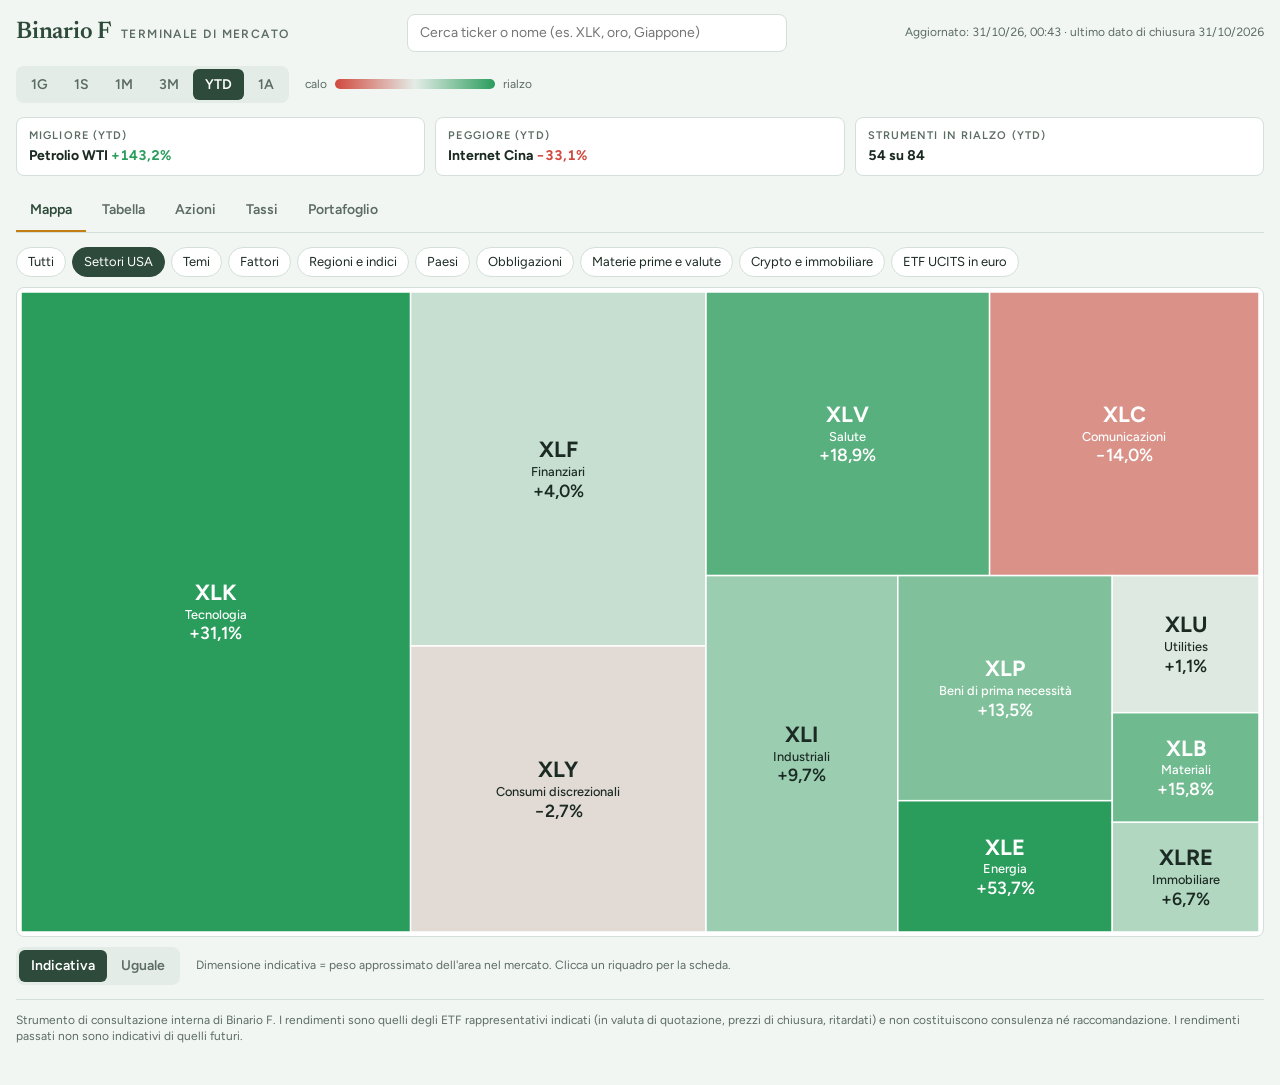
==== commit c2a99811: "Add files via upload" ====
--- a/index.html
+++ b/index.html
@@ -1,512 +1,538 @@
 <!doctype html>
-<html lang="it"><head><meta charset="utf-8"><meta name="viewport" content="width=device-width,initial-scale=1,viewport-fit=cover"></head><body>
-<title>Binario F Consulenza Indipendente</title>
-
+<html lang="it"><head><meta charset="utf-8"><meta name="viewport" content="width=device-width,initial-scale=1,viewport-fit=cover">
+<title>Terminale Binario F</title>
+<meta name="claude:viewport-fit-sides" content="cover">
 <link rel="stylesheet" href="https://fonts.googleapis.com/css2?family=Figtree:wght@400;500;600;700&family=Newsreader:wght@500;600&display=swap">
 <style>
-/* Layout: colonna unica centrata, un passo per schermata per il cliente; vista consulente a due colonne. Palette Binario F (verde, ambra). */
+/* Layout: barra strumenti in alto, mappa a riquadri proporzionali come vista principale, tabella e portafoglio come viste secondarie. */
 :root{
   --bg:#F2F6F3; --surface:#FFFFFF; --fg:#1B2A23; --muted:#5B6C63; --line:#D3DFD8;
-  --brand:#2D4A3A; --brand-fg:#FFFFFF; --accent:#B8720F; --chip:#E4ECE7; --good:#2A9D5C; --bad:#D1493E; --warn-bg:#FBEBD0;
-  --k1:#2D4A3A; --k2:#6C8EAD; --k3:#B8B07A; --k4:#C47F14;
+  --brand:#2D4A3A; --accent:#C47F14; --up:#2A9D5C; --down:#D1493E; --neutral:#E4ECE7; --on-strong:#FFFFFF; --chip:#E4ECE7; --warn-bg:#FBEBD0;
   --f-body:'Figtree',system-ui,-apple-system,'Segoe UI',sans-serif; --f-display:'Newsreader',Georgia,serif;
 }
 @media (prefers-color-scheme: dark){:root:not([data-theme="light"]){
   --bg:#111915; --surface:#19231E; --fg:#E5EEE9; --muted:#93A69C; --line:#293731;
-  --brand:#86BF9F; --brand-fg:#10201A; --accent:#E0A04A; --chip:#22302A; --good:#3DB873; --bad:#E0675C; --warn-bg:#3A2D14;
-  --k1:#86BF9F; --k2:#7FA3C4; --k3:#C9C189; --k4:#E0A04A; color-scheme:dark}}
+  --brand:#86BF9F; --accent:#E0A04A; --up:#34B06C; --down:#E0675C; --neutral:#22302A; --on-strong:#FFFFFF; --chip:#22302A; --warn-bg:#3A2D14; color-scheme:dark}}
 :root[data-theme="dark"]{
   --bg:#111915; --surface:#19231E; --fg:#E5EEE9; --muted:#93A69C; --line:#293731;
-  --brand:#86BF9F; --brand-fg:#10201A; --accent:#E0A04A; --chip:#22302A; --good:#3DB873; --bad:#E0675C; --warn-bg:#3A2D14;
-  --k1:#86BF9F; --k2:#7FA3C4; --k3:#C9C189; --k4:#E0A04A; color-scheme:dark}
+  --brand:#86BF9F; --accent:#E0A04A; --up:#34B06C; --down:#E0675C; --neutral:#22302A; --on-strong:#FFFFFF; --chip:#22302A; --warn-bg:#3A2D14; color-scheme:dark}
 *{box-sizing:border-box}
-body{margin:0;background:var(--bg);color:var(--fg);font-family:var(--f-body);font-size:15px;line-height:1.45;
-  padding:0}
-.wrap{max-width:880px;margin:0 auto;padding-block:14px 56px;padding-left:max(16px,env(safe-area-inset-left,0px));padding-right:max(16px,env(safe-area-inset-right,0px));display:flex;flex-direction:column;gap:14px}
-.wrap.wide{max-width:1180px}
-button,input,select,textarea{font:inherit;color:inherit}
+body{margin:0;background:var(--bg);color:var(--fg);font-family:var(--f-body);font-size:14px;line-height:1.4;
+  padding-block:0;padding-left:max(16px,env(safe-area-inset-left,0px));padding-right:max(16px,env(safe-area-inset-right,0px))}
+.wrap{max-width:1280px;margin:0 auto;padding-block:14px 40px;display:flex;flex-direction:column;gap:14px}
+button,input,select{font:inherit;color:inherit}
 button{cursor:pointer}
 :focus-visible{outline:2px solid var(--accent);outline-offset:2px}
 .num{font-variant-numeric:tabular-nums}
-#band{background:#2D4A3A;border-bottom:4px solid #D18A1C;padding-left:max(16px,env(safe-area-inset-left,0px));padding-right:max(16px,env(safe-area-inset-right,0px))}
-#band .in{max-width:880px;margin:0 auto;padding-block:14px;display:flex;flex-wrap:wrap;gap:10px 16px;align-items:center;justify-content:space-between}
-#band[data-r=consulente] .in{max-width:1180px}
-.brand{display:flex;align-items:center;gap:12px;min-width:0}
-.brand img{width:46px;height:46px;display:block;flex:none}
-.brand b{display:block;font-family:var(--f-display);font-size:25px;font-weight:600;color:#fff;line-height:1.05}
-.brand span{display:block;font-size:12px;text-transform:uppercase;letter-spacing:.13em;color:#F0C47C;font-weight:600;margin-top:3px}
-#band .seg{background:rgba(255,255,255,.14)}
-#band .seg button{color:#DCE8E0}
-#band .seg button[aria-pressed="true"]{background:#D18A1C;color:#fff}
-#band .btn{background:transparent;color:#fff;border-color:rgba(255,255,255,.4)}
-.foot{border-top:1px solid var(--line);padding-top:14px;font-size:12px;color:var(--muted)}
-.vs{display:grid;grid-template-columns:repeat(auto-fit,minmax(240px,1fr));gap:10px}
-.iban{font-family:ui-monospace,Menlo,Consolas,monospace;background:var(--bg);border:1px dashed var(--line);border-radius:6px;padding:8px 10px;overflow-wrap:anywhere}
+header{display:flex;flex-wrap:wrap;gap:12px 20px;align-items:center;justify-content:space-between}
+.brand{display:flex;align-items:baseline;gap:10px;min-width:0}
+.brand b{font-family:var(--f-display);font-size:24px;font-weight:600;color:var(--brand);letter-spacing:-.01em}
+.brand span{font-size:12px;text-transform:uppercase;letter-spacing:.12em;color:var(--muted);font-weight:600}
+.meta{font-size:12px;color:var(--muted)}
+.sample{background:var(--warn-bg);color:var(--fg);border:1px solid var(--accent);border-radius:6px;padding:8px 12px;font-size:13px}
+.bar{display:flex;flex-wrap:wrap;gap:10px 16px;align-items:center}
 .seg{display:inline-flex;background:var(--chip);border-radius:8px;padding:3px;gap:2px;max-width:100%;overflow-x:auto}
 .seg button{border:0;background:transparent;padding:6px 12px;border-radius:6px;font-weight:600;color:var(--muted);white-space:nowrap}
-.seg button[aria-pressed="true"]{background:var(--brand);color:var(--brand-fg)}
-.proto{background:var(--warn-bg);border:1px solid var(--accent);border-radius:6px;padding:8px 12px;font-size:13px}
-.card{background:var(--surface);border:1px solid var(--line);border-radius:10px;padding:18px;display:flex;flex-direction:column;gap:14px;min-width:0}
-h1,h2,h3{font-family:var(--f-display);color:var(--brand);margin:0;font-weight:600;line-height:1.15;text-wrap:balance}
-h1{font-size:30px}h2{font-size:22px}h3{font-size:17px}
-p{margin:0}
-.muted{color:var(--muted)}.small{font-size:13px}
-.steps{display:flex;gap:6px;flex-wrap:wrap}
-.steps i{flex:1 1 40px;height:5px;border-radius:3px;background:var(--line);min-width:30px}
-.steps i.on{background:var(--accent)}
-label.f{display:flex;flex-direction:column;gap:5px;font-weight:600;font-size:14px}
-input[type=text],input[type=email],input[type=password],input[type=number],select,textarea{padding:9px 11px;border:1px solid var(--line);border-radius:7px;background:var(--bg);width:100%;font-weight:400}
-.q{border-top:1px solid var(--line);padding-top:14px;display:flex;flex-direction:column;gap:8px}
-.q:first-of-type{border-top:0;padding-top:0}
-.q .t{font-weight:600}
-.opt{display:flex;gap:10px;align-items:flex-start;padding:8px 10px;border:1px solid var(--line);border-radius:8px;cursor:pointer}
-.opt:has(input:checked){border-color:var(--brand);background:var(--chip)}
-.opt input{margin-top:3px;accent-color:var(--brand)}
-.btn{border:1px solid var(--line);background:var(--surface);border-radius:8px;padding:10px 16px;font-weight:600}
-.btn.pri{background:var(--brand);color:var(--brand-fg);border-color:var(--brand)}
-.btn.sm{padding:6px 10px;font-size:13px}
-.btn:disabled{opacity:.45;cursor:not-allowed}
-.row{display:flex;flex-wrap:wrap;gap:10px;align-items:center}
-.row.sb{justify-content:space-between}
-.err{color:var(--bad);font-weight:600;font-size:14px}
-.gauge{display:grid;grid-template-columns:repeat(10,1fr);gap:4px}
-.gauge i{height:12px;border-radius:3px;background:var(--line)}
-.gauge i.on{background:var(--brand)}
-.big{font-family:var(--f-display);font-size:54px;line-height:1;color:var(--accent)}
-.why{margin:0;padding-left:18px;display:flex;flex-direction:column;gap:5px}
-.choices{display:flex;flex-direction:column;gap:10px}
-.ch{border:1px solid var(--line);border-radius:10px;padding:12px;display:flex;flex-direction:column;gap:10px;cursor:pointer;background:var(--surface)}
-.ch[aria-pressed="true"]{border:2px solid var(--brand);padding:11px;box-shadow:inset 0 4px 0 var(--accent)}
-.ch header{display:flex;justify-content:space-between;gap:8px;align-items:baseline;flex-wrap:wrap}
-.stats{display:grid;grid-template-columns:repeat(auto-fit,minmax(110px,1fr));gap:8px}
-.stats div{background:var(--bg);border-radius:6px;padding:7px 9px}
-.stats small{display:block;font-size:11px;text-transform:uppercase;letter-spacing:.07em;color:var(--muted);font-weight:600}
-.stats b{font-size:16px}
-.tablewrap{overflow-x:auto;border:1px solid var(--line);border-radius:8px}
-table{border-collapse:collapse;width:100%;min-width:600px}
-th,td{padding:8px 10px;text-align:right;border-bottom:1px solid var(--line);white-space:nowrap}
-th:first-child,td:first-child{text-align:left;white-space:normal;min-width:180px}
-th{font-size:11px;text-transform:uppercase;letter-spacing:.07em;color:var(--muted);background:var(--chip)}
-tfoot td{font-weight:700;background:var(--chip)}
-.lock{position:relative;border:1px dashed var(--line);border-radius:10px;padding:14px;overflow:hidden}
-.lock .blur{filter:blur(6px);opacity:.7;pointer-events:none;user-select:none;display:flex;flex-direction:column;gap:8px}
-.lock .blur div{display:flex;justify-content:space-between;background:var(--chip);padding:8px 10px;border-radius:6px}
-.lock .over{position:absolute;inset:0;display:flex;flex-direction:column;align-items:center;justify-content:center;gap:4px;text-align:center;background:color-mix(in srgb,var(--surface) 55%,transparent);padding:10px}
-.tabs{display:flex;gap:2px;border-bottom:1px solid var(--line);overflow-x:auto}
-.tabs button{border:0;background:none;padding:10px 14px;font-weight:600;color:var(--muted);border-bottom:3px solid transparent;margin-bottom:-1px;white-space:nowrap}
+.seg button[aria-pressed="true"]{background:var(--brand);color:var(--surface)}
+.tabs{display:flex;gap:2px;border-bottom:1px solid var(--line);overflow-x:auto;max-width:100%}
+.tabs button{white-space:nowrap}
+.tabs button{border:0;background:none;padding:10px 14px;font-weight:600;color:var(--muted);border-bottom:3px solid transparent;margin-bottom:-1px}
 .tabs button[aria-selected="true"]{color:var(--brand);border-bottom-color:var(--accent)}
-.badge{display:inline-block;background:var(--accent);color:#fff;border-radius:99px;font-size:11px;padding:1px 7px;margin-left:5px}
-.alert{background:var(--warn-bg);border:1px solid var(--accent);border-radius:8px;padding:12px;display:flex;flex-direction:column;gap:8px}
-.ok{color:var(--good);font-weight:700}.ko{color:var(--bad);font-weight:700}
-.grid2{display:grid;grid-template-columns:repeat(auto-fit,minmax(300px,1fr));gap:14px;align-items:start}
-.lg{display:flex;flex-wrap:wrap;gap:12px;font-size:13px}
-.lg i{display:inline-block;width:12px;height:12px;border-radius:3px;margin-right:5px;vertical-align:-1px}
+.chips{display:flex;flex-wrap:wrap;gap:6px}
+.chips button{border:1px solid var(--line);background:var(--surface);padding:5px 11px;border-radius:99px;font-size:13px;color:var(--fg)}
+.chips button[aria-pressed="true"]{background:var(--brand);border-color:var(--brand);color:var(--surface)}
+.search{position:relative;flex:1 1 240px;max-width:380px}
+.search input{width:100%;padding:8px 12px;border:1px solid var(--line);border-radius:8px;background:var(--surface)}
+.results{position:absolute;z-index:20;left:0;right:0;top:calc(100% + 4px);background:var(--surface);border:1px solid var(--line);border-radius:8px;box-shadow:0 8px 24px rgba(0,0,0,.14);max-height:340px;overflow:auto}
+.results button{display:flex;justify-content:space-between;gap:8px;width:100%;border:0;background:none;text-align:left;padding:8px 12px}
+.results button:hover,.results button:focus-visible{background:var(--chip)}
+.results .none{padding:10px 12px;color:var(--muted)}
+.results a{color:var(--brand);font-weight:600}
+.strip{display:grid;grid-template-columns:repeat(auto-fit,minmax(220px,1fr));gap:10px}
+.strip div{background:var(--surface);border:1px solid var(--line);border-radius:8px;padding:10px 12px;min-width:0}
+.strip small{display:block;color:var(--muted);font-size:11px;text-transform:uppercase;letter-spacing:.1em;font-weight:600}
+.strip b{display:block;margin-top:2px;overflow:hidden;text-overflow:ellipsis;white-space:nowrap}
+.up{color:var(--up)}.down{color:var(--down)}
+#map,#smap{background:var(--surface);border:1px solid var(--line);border-radius:8px;padding:4px;min-height:300px}
+#map svg,#smap svg{display:block;width:100%}
+#map rect,#smap rect.c{stroke:var(--surface);stroke-width:1.5;cursor:pointer}
+#map rect:hover,#smap rect.c:hover{stroke:var(--fg)}
+#map text,#smap text{pointer-events:none;font-family:var(--f-body)}
+.two table{min-width:0}
+.two{display:grid;grid-template-columns:repeat(auto-fit,minmax(300px,1fr));gap:14px;align-items:start}
+.mv{display:flex;flex-direction:column;gap:2px}
+.mv button{display:flex;justify-content:space-between;gap:8px;border:0;background:none;padding:6px 4px;border-bottom:1px solid var(--line);text-align:left;width:100%}
+.mv button:hover{background:var(--chip)}
+.mv span:first-child{min-width:0;overflow:hidden;text-overflow:ellipsis;white-space:nowrap}
+.secs{display:flex;flex-wrap:wrap;gap:6px}
+.secs span{border-radius:6px;padding:5px 9px;font-size:12px;font-weight:600;border:1px solid var(--line)}
+.lg{display:flex;flex-wrap:wrap;gap:12px;font-size:12px;color:var(--muted)}
+.lg i{display:inline-block;width:18px;height:3px;vertical-align:middle;margin-right:5px;border-radius:2px}
+.note{font-size:12px;color:var(--muted)}
+.legend{display:flex;align-items:center;gap:8px;font-size:12px;color:var(--muted)}
+.legend i{display:block;width:160px;height:10px;border-radius:5px;background:linear-gradient(90deg,var(--down),var(--neutral),var(--up))}
+.tablewrap{overflow-x:auto;background:var(--surface);border:1px solid var(--line);border-radius:8px}
+table{border-collapse:collapse;width:100%;min-width:640px}
+th,td{padding:7px 10px;text-align:right;border-bottom:1px solid var(--line);white-space:nowrap}
+th:first-child,td:first-child,th:nth-child(2),td:nth-child(2){text-align:left}
+th{font-size:11px;text-transform:uppercase;letter-spacing:.08em;color:var(--muted);background:var(--surface);position:sticky;top:0;cursor:pointer}
+th[aria-sort]{color:var(--brand)}
+tbody tr{cursor:pointer}
+tbody tr:hover{background:var(--chip)}
+td.h{font-weight:600}
+td.tk{font-weight:700;color:var(--brand)}
+td.gp{color:var(--muted);font-size:12px}
+.panel{background:var(--surface);border:1px solid var(--line);border-radius:8px;padding:14px;display:flex;flex-direction:column;gap:12px;min-width:0}
+h2{font-family:var(--f-display);font-size:20px;margin:0;color:var(--brand);font-weight:600}
+.prow{display:grid;grid-template-columns:minmax(0,1fr) 90px 34px;gap:8px;align-items:center}
+.prow select,.prow input{padding:7px 8px;border:1px solid var(--line);border-radius:6px;background:var(--bg);min-width:0}
+.prow button,.btn{border:1px solid var(--line);background:var(--surface);border-radius:6px;padding:7px 10px;font-weight:600}
+.btn.pri{background:var(--brand);color:var(--surface);border-color:var(--brand)}
+.pgrid{display:grid;grid-template-columns:minmax(280px,380px) minmax(0,1fr);gap:14px;align-items:start}
+@media (max-width:820px){.pgrid{grid-template-columns:minmax(0,1fr)}}
+.kpis{display:grid;grid-template-columns:repeat(auto-fit,minmax(110px,1fr));gap:8px}
+.kpis div{background:var(--bg);border-radius:6px;padding:8px 10px}
+.kpis small{display:block;font-size:11px;color:var(--muted);text-transform:uppercase;letter-spacing:.08em;font-weight:600}
+.kpis b{font-size:17px}
+dialog{border:1px solid var(--line);border-radius:10px;background:var(--surface);color:var(--fg);padding:0;width:min(720px,calc(100vw - 24px));max-height:calc(100vh - 32px)}
+dialog::backdrop{background:rgba(10,20,15,.5)}
+.dlg{padding:16px;display:flex;flex-direction:column;gap:12px}
+.dlg header{align-items:flex-start}
+.dlg h3{margin:0;font-family:var(--f-display);font-size:22px;color:var(--brand)}
+.links{display:flex;flex-wrap:wrap;gap:8px}
+.links a{border:1px solid var(--line);border-radius:6px;padding:6px 10px;text-decoration:none;color:var(--brand);font-weight:600;font-size:13px}
 .chart text{fill:var(--muted);font-size:11px;font-family:var(--f-body)}
-.art{border:1px solid var(--line);border-radius:8px}
-.art summary{padding:12px 14px;font-weight:600;cursor:pointer}
-.art div{padding:0 14px 14px;color:var(--muted)}
-.admin-w input{width:84px;text-align:right}
-.stp{display:flex;flex-wrap:wrap;gap:6px}
-.stp span{background:var(--chip);color:var(--muted);border-radius:99px;padding:4px 11px;font-size:13px;font-weight:600}
-.stp span.on{background:var(--brand);color:var(--brand-fg)}
-.stp span.done{color:var(--good)}
+.foot{font-size:12px;color:var(--muted);border-top:1px solid var(--line);padding-top:12px}
 </style>
-
-<div id="band"></div>
-<div class="wrap" id="app"></div>
+</head><body>
+
+
+<div class="wrap">
+  <header>
+    <div class="brand"><b>Binario F</b><span>Terminale di mercato</span></div>
+    <div class="search">
+      <input id="q" type="search" placeholder="Cerca ticker o nome (es. XLK, oro, Giappone)" autocomplete="off" aria-label="Cerca strumento">
+      <div class="results" id="res" hidden></div>
+    </div>
+    <div class="meta num" id="upd"></div>
+  </header>
+  <div class="sample" id="sampleBox" hidden><b>Dati di prova.</b> I numeri di questa anteprima sono inventati e servono solo a mostrare come funziona. Con il collegamento ai dati reali compaiono i prezzi veri.</div>
+
+  <div class="bar">
+    <div class="seg" id="per" role="group" aria-label="Periodo"></div>
+    <div class="legend"><span>calo</span><i></i><span>rialzo</span></div>
+  </div>
+  <div class="strip" id="strip"></div>
+
+  <nav class="tabs" role="tablist" aria-label="Viste">
+    <button role="tab" id="t-mappa" aria-selected="true">Mappa</button>
+    <button role="tab" id="t-tabella" aria-selected="false">Tabella</button>
+    <button role="tab" id="t-azioni" aria-selected="false">Azioni</button>
+    <button role="tab" id="t-tassi" aria-selected="false">Tassi</button>
+    <button role="tab" id="t-portafoglio" aria-selected="false">Portafoglio</button>
+  </nav>
+
+  <section id="v-mappa" class="vw">
+    <div style="display:flex;flex-direction:column;gap:10px">
+      <div class="chips" id="gm"></div>
+      <div id="map"></div>
+      <div class="bar"><div class="seg" id="sz" role="group" aria-label="Dimensione riquadri"></div>
+        <span class="note">Dimensione indicativa = peso approssimato dell'area nel mercato. Clicca un riquadro per la scheda.</span></div>
+    </div>
+  </section>
+
+  <section id="v-tabella" class="vw" hidden>
+    <div style="display:flex;flex-direction:column;gap:10px">
+      <div class="chips" id="gt"></div>
+      <div class="tablewrap"><table id="tb"></table></div>
+    </div>
+  </section>
+
+  <section id="v-azioni" class="vw" hidden>
+    <div style="display:flex;flex-direction:column;gap:10px">
+      <div class="chips" id="ga"></div>
+      <div class="secs" id="ssec"></div>
+      <div id="smap"></div>
+      <div class="note" id="snote">Riquadri proporzionali alla capitalizzazione di mercato, raggruppati per settore. Clicca un'azione per la scheda.</div>
+      <div class="two"><div class="panel"><h2>Migliori</h2><div class="mv" id="sbest"></div></div><div class="panel"><h2>Peggiori</h2><div class="mv" id="sworst"></div></div></div>
+    </div>
+  </section>
+
+  <section id="v-tassi" class="vw" hidden>
+    <div style="display:flex;flex-direction:column;gap:14px">
+      <div class="two">
+        <div class="panel"><h2>Rendimenti dei titoli di stato</h2>
+          <div class="tablewrap"><table id="rt"></table></div>
+          <div class="note">Variazioni in punti base (1 punto base = 0,01%). Rosso = rendimenti in salita, cioè prezzi delle obbligazioni in calo. Fonti: Federal Reserve (FRED) per gli USA, Banca Centrale Europea per la curva dei titoli di stato dell'area euro con rating AAA.</div></div>
+        <div class="panel"><h2>Curva dei rendimenti</h2>
+          <div class="seg" id="crvsel" role="group" aria-label="Curva"></div>
+          <div id="rcurve"></div><div class="lg" id="rleg"></div></div>
+      </div>
+      <div class="panel"><h2>Rendimento a 10 anni per paese</h2>
+        <div class="tablewrap"><table id="rc"></table></div>
+        <div id="rspr"></div>
+        <div class="note">Dati mensili OECD (tramite FRED), disponibili con un ritardo di 1-2 mesi: servono per il confronto tra paesi, non per il dato di giornata. Il differenziale con la Germania è in punti base.</div></div>
+    </div>
+  </section>
+
+  <section id="v-portafoglio" class="vw" hidden>
+    <div class="pgrid">
+      <div class="panel">
+        <h2>Costruisci un portafoglio</h2>
+        <div class="note">Scegli gli strumenti e i pesi. Il calcolo assume che i pesi siano quelli iniziali di ogni periodo, senza ribilanciamenti.</div>
+        <div id="rows" style="display:flex;flex-direction:column;gap:8px"></div>
+        <div style="display:flex;flex-wrap:wrap;gap:8px;align-items:center">
+          <button class="btn" id="add">+ Aggiungi strumento</button>
+          <span class="note num" id="sumw"></span>
+        </div>
+        <div style="display:flex;flex-wrap:wrap;gap:6px" id="presets"></div>
+      </div>
+      <div class="panel" id="pres"></div>
+    </div>
+  </section>
+
+  <div class="foot">Strumento di consultazione interna di Binario F. I rendimenti sono quelli degli ETF rappresentativi indicati (in valuta di quotazione, prezzi di chiusura, ritardati) e non costituiscono consulenza né raccomandazione. I rendimenti passati non sono indicativi di quelli futuri.</div>
+</div>
+
+<dialog id="dlg"><div class="dlg" id="dbody"></div></dialog>
+
 <script>
-const PF0={"P1": {"nome": "Liquidità Plus", "obiettivo": "Protezione", "w": {"MON": 60, "GOVS": 30, "INFL": 10}}, "P2": {"nome": "Prudente Anti-inflazione", "obiettivo": "Proteggere il potere d'acquisto", "w": {"MON": 25, "GOVS": 40, "GOVM": 5, "INFL": 15, "CORP": 5, "EQW": 5, "GOLD": 5}}, "P3": {"nome": "Rendita Prudente", "obiettivo": "Flusso di cedole", "w": {"GOVS": 15, "GOVM": 10, "GOVB": 10, "CORP": 25, "INFL": 10, "MON": 10, "HY": 5, "DIV": 10, "REIT": 5}}, "P4": {"nome": "Bilanciato Prudente", "obiettivo": "Crescita moderata", "w": {"GOVS": 25, "GOVM": 10, "GOVB": 10, "INFL": 10, "CORP": 15, "MON": 5, "GOLD": 5, "EQW": 10, "MVOL": 5, "QUAL": 5}}, "P5": {"nome": "ESG Prudente", "obiettivo": "Crescita moderata sostenibile", "w": {"GOVS": 20, "BESG": 40, "ESGW": 10, "ESGS": 10, "MON": 15, "GOLD": 5}}, "P6": {"nome": "Bilanciato Crescita", "obiettivo": "Crescita", "w": {"GOVS": 5, "GOVM": 5, "GOVB": 10, "INFL": 5, "CORP": 10, "GOLD": 5, "EQW": 20, "QUAL": 10, "MOM": 5, "MVOL": 5, "VAL": 5, "DIV": 5, "SC": 5, "EM": 5}}, "P7": {"nome": "Rendita Dinamica", "obiettivo": "Dividendi e cedole", "w": {"GOVM": 5, "GOVB": 5, "CORP": 20, "HY": 5, "INFL": 5, "MON": 5, "GOLD": 5, "DIV": 25, "EQW": 10, "VAL": 5, "REIT": 5, "EM": 5}}, "P8": {"nome": "ESG Crescita", "obiettivo": "Crescita sostenibile", "w": {"ESGW": 35, "ESGS": 10, "ESGE": 10, "BESG": 20, "GOVS": 10, "GOLD": 5, "MON": 10}}, "P9": {"nome": "Crescita Globale", "obiettivo": "Crescita", "w": {"EQW": 25, "QUAL": 10, "MOM": 10, "VAL": 10, "MVOL": 5, "DIV": 10, "SC": 5, "EM": 10, "GOLD": 5, "GOVS": 10}}, "P10": {"nome": "Crescita Dinamica", "obiettivo": "Crescita con satellite settoriale", "w": {"EQW": 20, "QUAL": 10, "MOM": 10, "VAL": 5, "DIV": 10, "SC": 10, "EM": 15, "TECH": 10, "HC": 5, "GOLD": 5}}};
-/* ======================= DATI DI PROVA ======================= */
-/* [chiave, isin, nome, classe, prezzo(esempio), TER(esempio), in lista Fineco, carico azionario, carico tassi, volatilità sim %, rendimento sim %, gruppo] */
-const RAW=[
-['MON','LU0290358497','Xtrackers II EUR Overnight Rate Swap 1C','Monetario',145.2,.10,1,0,0,.4,2,'M'],
-['GOVS','LU1650487413','Amundi Euro Government Bond 1-3Y Acc','Obbligazionario',24.1,.14,1,0,.5,1.8,1.5,'B'],
-['GOVM','LU1650488494','Amundi Euro Government Bond 3-5Y Acc','Obbligazionario',25.4,.14,1,.05,.8,4.2,2.2,'B'],
-['GOVB','LU1437018598','Amundi Euro Government Bond Acc','Obbligazionario',25.9,.14,1,.05,.8,5.5,2.4,'B'],
-['INFL','LU1650491282','Amundi Euro Govt Inflation-Linked Acc','Obbligazionario',231.5,.25,1,.1,.7,6,2.6,'B'],
-['CORP','LU0478205379','Xtrackers II EUR Corporate Bond 1C','Obbligazionario',150.8,.16,1,.35,.6,4.8,3,'B'],
-['HY','LU1681040496','Amundi Euro High Yield Bond ESG Acc','Obbligazionario',33.9,.25,1,.6,.4,7,4.5,'B'],
-['BESG','LU2182388236','Amundi Euro Aggregate Bond ESG DR (C)','Obbligazionario',49.2,.14,1,.15,.8,5.2,2.5,'B'],
-['GOLD','FR0013416716','Amundi Physical Gold ETC (C)','Oro',68.4,.15,1,.1,0,15,5,'G'],
-['EQW','IE00B4L5Y983','iShares Core MSCI World','Azionario',104.7,.20,1,.95,0,15,8.5,'E'],
-['QUAL','IE00BL25JL35','Xtrackers MSCI World Quality 1C','Azionario',62.3,.25,1,.93,0,14,9,'E'],
-['MOM','IE00BP3QZ825','iShares Edge MSCI World Momentum Factor (Acc)','Azionario',71.6,.30,0,.9,0,15,9,'E'],
-['MVOL','IE00B8FHGS14','iShares Edge MSCI World Minimum Volatility (Acc)','Azionario',58.9,.30,0,.8,0,11,7.5,'E'],
-['VAL','IE00BL25JM42','Xtrackers MSCI World Value 1C','Azionario',51.7,.25,1,.9,0,15.5,8,'E'],
-['DIV','IE00B8GKDB10','Vanguard FTSE All-World High Dividend Yield (Dist)','Azionario',64.8,.29,0,.88,0,13,8,'E'],
-['DIVF','LU0292096186','Xtrackers Stoxx Global Select Dividend 100 1D','Azionario',37.5,.50,1,.85,0,13.5,7.8,'E',1],
-['SC','IE00BF4RFH31','iShares MSCI World Small Cap (Acc)','Azionario',41.2,.35,0,.88,0,17,9,'E'],
-['EM','IE00BTJRMP35','Xtrackers MSCI Emerging Markets 1C','Azionario',58.3,.18,1,.85,0,18,8,'E'],
-['REIT','LU1832418773','Amundi FTSE EPRA NAREIT Global Developed (Dist)','Azionario',23.6,.24,1,.8,.1,18,7,'E'],
-['TECH','IE00BM67HT60','Xtrackers MSCI World Information Technology 1C','Azionario',82.1,.25,1,.8,0,22,12,'E'],
-['HC','LU0533033238','Amundi MSCI World Health Care Acc','Azionario',49.5,.30,1,.85,0,13,8.5,'E'],
-['ESGW','IE0001GSQ2O9','Amundi MSCI World ESG Broad Transition Acc','Azionario',57.4,.18,1,.95,0,15,8.5,'E'],
-['ESGS','IE00BCHWNQ94','Xtrackers MSCI World ESG Screened','Azionario',46.2,.20,1,.95,0,15,8.5,'E'],
-['ESGE','IE00BM67HJ62','Xtrackers MSCI Emerging Markets ESG Screened 1C','Azionario',30.8,.25,1,.85,0,18,8,'E'],
-];
-const INS=RAW.map(r=>({k:r[0],isin:r[1],name:r[2],cls:r[3],price:r[4],ter:r[5],fin:!!r[6],a:r[7],b:r[8],vol:r[9],mu:r[10],g:r[11],finOnly:!!r[12]}));
-const BY=Object.fromEntries(INS.map(i=>[i.k,i]));
-const FIN_SUB={MOM:'QUAL',MVOL:'QUAL',DIV:'DIVF',SC:'EQW'};   // versione Fineco: ETF fuori lista sostituiti da uno in lista
-const ESG_P=['P5','P8'];
-const MINY={P1:1,P2:3,P3:3,P4:5,P5:5,P6:7,P7:7,P8:7,P9:10,P10:10};
-const BANDS=['Basso','Medio-basso','Medio-alto','Alto'];
-const BAND_VAR=['0 – 5,8%','5,8 – 11,6%','11,6 – 23,3%','23,3 – 46,5%'];
-/* Ipotesi di volatilità annua e correlazione per classe: da sostituire con le serie reali a 5 anni */
-const VOLA={MON:.5,GOVS:1.5,GOVM:4.5,GOVB:6,INFL:6,CORP:5,HY:7.5,BESG:5.5,GOLD:15,EQW:15,QUAL:14,MOM:15,MVOL:11,VAL:15.5,DIV:13,DIVF:13.5,SC:17,EM:18,REIT:18,TECH:22,HC:13,ESGW:15,ESGS:15,ESGE:18};
-function rho(a,b){
-  if(a===b)return 1;const ga=BY[a].g,gb=BY[b].g,s=[a,b];
-  if(ga==='M'||gb==='M')return .05;
-  if(ga==='E'&&gb==='E'){if(s.some(x=>['TECH','EM','REIT'].includes(x)))return s.includes('REIT')?.8:.75;if(s.some(x=>['MVOL','HC'].includes(x)))return .85;return .92}
-  if(ga==='B'&&gb==='B'){if(s.includes('HY'))return s.some(x=>['CORP','BESG'].includes(x))?.7:.45;if(s.includes('GOVS'))return s.includes('GOVM')?.6:.45;return .8}
-  if(ga==='G'||gb==='G')return (ga==='B'||gb==='B')?.2:.1;
-  const bnd=ga==='B'?a:b;return bnd==='HY'?.65:bnd==='CORP'?.4:bnd==='BESG'?.3:.1;
-}
-function varAnnuo(w){ // VaR parametrico 99% annuo (%) = 2,326 x volatilità annua, con volatilità e correlazioni ipotizzate
-  const ks=Object.keys(w);let v=0;
-  ks.forEach(a=>ks.forEach(b=>{v+=w[a]/100*w[b]/100*VOLA[a]*VOLA[b]*rho(a,b)}));
-  return 2.326*Math.sqrt(v);
-}
-const bandOf=v=>v<=5.8?0:v<=11.6?1:v<=23.3?2:3;
-/* serie mensili SIMULATE (15 anni): servono solo a mostrare statistiche e grafici nel prototipo */
-function rng(seed){return()=>{seed|=0;seed=seed+0x6D2B79F5|0;let t=Math.imul(seed^seed>>>15,1|seed);t=t+Math.imul(t^t>>>7,61|t)^t;return((t^t>>>14)>>>0)/4294967296}}
-function gauss(r){let u=0,v=0;while(!u)u=r();v=r();return Math.sqrt(-2*Math.log(u))*Math.cos(2*Math.PI*v)}
-const NM=180,SIM={};
-(function(){
-  const r=rng(2026),Ze=[],Zr=[];for(let i=0;i<NM;i++){Ze.push(gauss(r));Zr.push(gauss(r))}
-  [36,37,38].forEach((i,k)=>Ze[i]=-[2.2,1.8,1.2][k]);[120,121].forEach(i=>Ze[i]=-1.9);Zr[96]=-1.6;Zr[97]=-1.6;
-  const nz=a=>{const m=a.reduce((x,y)=>x+y,0)/a.length,sd=Math.sqrt(a.reduce((x,y)=>x+(y-m)**2,0)/a.length);return a.map(v=>(v-m)/sd)};
-  Ze.splice(0,NM,...nz(Ze));Zr.splice(0,NM,...nz(Zr));
-  INS.forEach((i,n)=>{const rr=rng(n*977+31),c=Math.sqrt(Math.max(0,1-i.a*i.a-i.b*i.b));const eps=nz(Ze.map(()=>gauss(rr)));
-    SIM[i.k]=Ze.map((z,t)=>i.mu/1200+i.vol/100/Math.sqrt(12)*(i.a*z+i.b*Zr[t]+c*eps[t]))});
+const INLINE = null;
+const PERS = ['1G','1S','1M','3M','YTD','1A'];
+const SCALE = {'1G':.03,'1S':.05,'1M':.08,'3M':.15,'YTD':.25,'1A':.4};
+const $ = id => document.getElementById(id);
+const VIEWS=['mappa','tabella','azioni','tassi','portafoglio'];
+let ST=null, RT=null, STG=[];
+const INL_ST=null, INL_RT=null;
+const lab=i=>i.isin?(i.sym||i.t):i.t;
+const S = {sg:'S&P 500',crv:'USA (giornaliero)',per:'YTD', grp:'Settori USA', view:'mappa', size:'ind', sort:{k:'YTD',d:-1}, pf:[]};
+let D, R = {}, BYT = {}, GROUPS = [];
+
+const fmtP = (v, d=1) => v==null ? '–' : (v>0?'+':v<0?'−':'') + Math.abs(v*100).toFixed(d).replace('.',',') + '%';
+const fmtN = v => v==null ? '–' : v.toLocaleString('it-IT',{maximumFractionDigits:2,minimumFractionDigits:2});
+const cls = v => v==null ? '' : v>0 ? 'up' : v<0 ? 'down' : '';
+const store = {get(k){try{return JSON.parse(localStorage.getItem(k))}catch(e){return null}}, set(k,v){try{localStorage.setItem(k,JSON.stringify(v))}catch(e){}}};
+
+function dayShift(iso, days){const d=new Date(iso+'T00:00:00Z');d.setUTCDate(d.getUTCDate()-days);return d.toISOString().slice(0,10)}
+function idxOnOrBefore(dates, iso){let lo=0,hi=dates.length-1,r=-1;while(lo<=hi){const m=(lo+hi)>>1;if(dates[m]<=iso){r=m;lo=m+1}else hi=m-1}return r}
+
+function prep(list, dates){
+  const n = dates.length, last = dates[n-1];
+  const tgt = {'1S':dayShift(last,7),'1M':dayShift(last,30),'3M':dayShift(last,91),'1A':dayShift(last,365),'YTD':(+last.slice(0,4)-1)+'-12-31'};
+  const ix = {'1G':n-2}; for(const k in tgt) ix[k]=idxOnOrBefore(dates,tgt[k]);
+  list.forEach(i=>{
+    BYT[i.t]=i; i.dates=dates; const c=i.c, lastP=c[n-1]; R[i.t]={};
+    PERS.forEach(p=>{const b=ix[p]>=0?c[ix[p]]:null; R[i.t][p]=(lastP!=null&&b)? lastP/b-1 : null});
+    i.last = lastP;
+    const yr = c.slice(Math.max(0,ix['1A']<0?0:ix['1A'])).filter(x=>x!=null);
+    i.hi = Math.max(...yr); i.lo = Math.min(...yr);
+  });
+}
+function compute(){ prep(D.inst, D.dates); GROUPS = [...new Set(D.inst.map(i=>i.g))]; }
+
+/* ---------- intestazione e riepilogo ---------- */
+function renderHead(){
+  $('upd').textContent = 'Aggiornato: ' + new Date(D.updated).toLocaleString('it-IT',{dateStyle:'short',timeStyle:'short'}) + ' · ultimo dato di chiusura ' + D.dates[D.dates.length-1].split('-').reverse().join('/');
+  $('sampleBox').hidden = !D.sample;
+  const all = D.inst.filter(i=>R[i.t][S.per]!=null).sort((a,b)=>R[b.t][S.per]-R[a.t][S.per]);
+  const up = all.filter(i=>R[i.t][S.per]>0).length;
+  const card=(l,i)=>`<div><small>${l}</small><b>${i?`${i.n} <span class="${cls(R[i.t][S.per])} num">${fmtP(R[i.t][S.per])}</span>`:'–'}</b></div>`;
+  $('strip').innerHTML = card('Migliore ('+S.per+')',all[0]) + card('Peggiore ('+S.per+')',all[all.length-1]) +
+    `<div><small>Strumenti in rialzo (${S.per})</small><b class="num">${up} su ${all.length}</b></div>`;
+}
+
+/* ---------- mappa ---------- */
+function colorFor(v){
+  if(v==null) return 'var(--neutral)';
+  const t=Math.min(1,Math.abs(v)/SCALE[S.per]), pct=Math.round(t*100);
+  return `color-mix(in srgb, var(${v>=0?'--up':'--down'}) ${pct}%, var(--neutral))`;
+}
+function squarify(items,X,Y,W,H){
+  const tot=items.reduce((a,i)=>a+i.v,0), k=W*H/tot; items.forEach(i=>i.a=i.v*k);
+  const out=[]; let row=[], x=X,y=Y,w=W,h=H;
+  const worst=(r,s)=>{const t=r.reduce((a,i)=>a+i.a,0),mx=Math.max(...r.map(i=>i.a)),mn=Math.min(...r.map(i=>i.a));return Math.max(s*s*mx/(t*t),t*t/(s*s*mn))};
+  const place=r=>{const t=r.reduce((a,i)=>a+i.a,0);
+    if(w>=h){const cw=t/h;let yy=y;r.forEach(i=>{const hh=i.a/cw;out.push({i,x,y:yy,w:cw,h:hh});yy+=hh});x+=cw;w-=cw}
+    else{const rh=t/w;let xx=x;r.forEach(i=>{const ww=i.a/rh;out.push({i,x:xx,y,w:ww,h:rh});xx+=ww});y+=rh;h-=rh}};
+  const rest=items.slice();
+  while(rest.length){const s=Math.min(w,h),it=rest[0];
+    if(!row.length||worst(row.concat(it),s)<=worst(row,s)){row.push(it);rest.shift()}else{place(row);row=[]}}
+  if(row.length)place(row);
+  return out;
+}
+function renderMap(){
+  const box=$('map'), W=Math.max(280,box.clientWidth-8), H=Math.round(Math.max(360,Math.min(640,W*0.6)));
+  let list=D.inst.filter(i=>i.g===S.grp&&R[i.t][S.per]!=null);
+  if(S.grp==='Tutti') list=D.inst.filter(i=>R[i.t][S.per]!=null);
+  if(!list.length){box.innerHTML='<div class="note" style="padding:20px">Nessun dato per questo gruppo.</div>';return}
+  const items=list.map(i=>({inst:i,v:S.size==='ind'?Math.max(i.w,.35):1})).sort((a,b)=>b.v-a.v);
+  const rects=squarify(items,0,0,W,H);
+  let s=`<svg viewBox="0 0 ${W} ${H}" height="${H}" role="img" aria-label="Mappa dei rendimenti, periodo ${S.per}">`;
+  rects.forEach(r=>{const i=r.i.inst,v=R[i.t][S.per],strong=Math.abs(v)/SCALE[S.per]>.5;
+    const fg=strong?'var(--on-strong)':'var(--fg)', cx=r.x+r.w/2, cy=r.y+r.h/2;
+    s+=`<g data-t="${i.t}"><rect x="${r.x.toFixed(1)}" y="${r.y.toFixed(1)}" width="${Math.max(0,r.w).toFixed(1)}" height="${Math.max(0,r.h).toFixed(1)}" fill="${colorFor(v)}"><title>${i.n} (${lab(i)}) ${fmtP(v,2)}</title></rect>`;
+    if(r.w>42&&r.h>26){
+      const fs=Math.max(11,Math.min(22,Math.min(r.w/5.5,r.h/3)));
+      const showName=r.w>120&&r.h>70, showPct=r.h>44;
+      const lines=[[lab(i),fs,700]]; if(showName) lines.push([i.n.length>26?i.n.slice(0,25)+'…':i.n,Math.max(10,fs*.58),500]); if(showPct) lines.push([fmtP(v),fs*.8,600]);
+      const tot=lines.reduce((a,l)=>a+l[1]*1.25,0); let ty=cy-tot/2;
+      lines.forEach(l=>{ty+=l[1]*1.25;s+=`<text x="${cx.toFixed(1)}" y="${(ty-l[1]*.3).toFixed(1)}" text-anchor="middle" font-size="${l[1].toFixed(1)}" font-weight="${l[2]}" fill="${fg}">${l[0]}</text>`});
+    }
+    s+='</g>';
+  });
+  box.innerHTML=s+'</svg>';
+  box.querySelectorAll('g[data-t]').forEach(g=>g.addEventListener('click',()=>openDetail(g.dataset.t)));
+}
+
+/* ---------- tabella ---------- */
+function renderTable(){
+  let list=S.grp==='Tutti'?D.inst.slice():D.inst.filter(i=>i.g===S.grp);
+  const k=S.sort.k, d=S.sort.d;
+  const val=i=>k==='n'?i.n:k==='g'?i.g:R[i.t][k];
+  list.sort((a,b)=>{const x=val(a),y=val(b); if(x==null)return 1; if(y==null)return -1; return (typeof x==='string'?x.localeCompare(y,'it'):x-y)*d});
+  const th=(key,label)=>`<th data-k="${key}" ${S.sort.k===key?`aria-sort="${d>0?'ascending':'descending'}"`:''}>${label}${S.sort.k===key?(d>0?' ▲':' ▼'):''}</th>`;
+  let h='<thead><tr>'+th('t','Ticker')+th('n','Strumento')+(S.grp==='Tutti'?th('g','Gruppo'):'')+'<th data-k="last">Ultimo</th>'+PERS.map(p=>th(p,p)).join('')+'</tr></thead><tbody>';
+  list.forEach(i=>{h+=`<tr data-t="${i.t}"><td class="tk">${lab(i)}</td><td>${i.n}</td>${S.grp==='Tutti'?`<td class="gp">${i.g}</td>`:''}<td class="num">${fmtN(i.last)}</td>`+
+    PERS.map(p=>{const v=R[i.t][p];return `<td class="num h ${cls(v)}" style="background:${colorFor(v).replace(/ \d+%/,m=>' '+Math.round(parseInt(m)*.45)+'%')}">${fmtP(v)}</td>`}).join('')+'</tr>'});
+  $('tb').innerHTML=h+'</tbody>';
+  $('tb').querySelectorAll('th[data-k]').forEach(t=>t.addEventListener('click',()=>{const kk=t.dataset.k;if(kk==='last')return;S.sort=S.sort.k===kk?{k:kk,d:-S.sort.d}:{k:kk,d:(kk==='t'||kk==='n'||kk==='g')?1:-1};renderTable()}));
+  $('tb').querySelectorAll('tbody tr').forEach(tr=>tr.addEventListener('click',()=>openDetail(tr.dataset.t)));
+}
+
+/* ---------- grafici ---------- */
+function lineChart(series, opts={}){ // series: [{label,vals,color}], dates
+  const W=opts.w||640,H=opts.h||240,L=44,Rr=14,T=10,B=24, dates=opts.dates;
+  let all=series.flatMap(s=>s.vals.filter(v=>v!=null)); let mn=Math.min(...all),mx=Math.max(...all); const pad=(mx-mn)*.08||1; mn-=pad;mx+=pad;
+  const x=i=>L+(W-L-Rr)*i/Math.max(1,dates.length-1), y=v=>T+(H-T-B)*(1-(v-mn)/(mx-mn));
+  let s=`<svg class="chart" viewBox="0 0 ${W} ${H}" style="width:100%;height:auto;display:block" role="img" aria-label="${opts.label||'Grafico'}">`;
+  for(let k=0;k<=4;k++){const v=mn+(mx-mn)*k/4,yy=y(v);s+=`<line x1="${L}" x2="${W-Rr}" y1="${yy}" y2="${yy}" stroke="var(--line)"/><text x="${L-6}" y="${yy+4}" text-anchor="end">${v.toFixed(opts.dec??0)}</text>`}
+  if(opts.labels){opts.labels.forEach((lb,i)=>{s+=`<text x="${x(i)}" y="${H-6}" text-anchor="middle">${lb}</text>`})}
+  else{const step=Math.max(1,Math.floor(dates.length/5));
+  for(let i=0;i<dates.length;i+=step){const [yy,mm]=dates[i].split('-');s+=`<text x="${x(i)}" y="${H-6}" text-anchor="middle">${mm}/${yy.slice(2)}</text>`}}
+  series.forEach((sr,si)=>{let d='';sr.vals.forEach((v,i)=>{if(v!=null)d+=(d?'L':'M')+x(i).toFixed(1)+' '+y(v).toFixed(1)});
+    if(si===0&&series.length===1){s+=`<path d="${d}L${x(dates.length-1)} ${H-B}L${L} ${H-B}Z" fill="${sr.color}" opacity=".12"/>`}
+    s+=`<path d="${d}" fill="none" stroke="${sr.color}" stroke-width="2" stroke-linejoin="round"/>`;
+    const lv=sr.vals[sr.vals.length-1]; if(lv!=null) s+=`<circle cx="${x(dates.length-1)}" cy="${y(lv)}" r="3.5" fill="${sr.color}"/>`});
+  return s+'</svg>';
+}
+
+function openDetail(t){
+  const i=BYT[t]; if(!i) return;
+  const closes=i.c, dates=i.dates||D.dates, ret=R[t], q=i.isin||t;
+  const view=window.__rng||'1A'; const from=view==='3M'?dates.length-64:view==='6M'?dates.length-127:0;
+  const sub=closes.slice(Math.max(0,from)), subd=dates.slice(Math.max(0,from));
+  const sym = i.sym||(t==='BTC'?'BTC-USD':t==='ETH'?'ETH-USD':t);
+  $('dbody').innerHTML=`
+    <header><div><h3>${i.n}</h3><div class="note">${lab(i)}${i.isin?' · '+i.isin:''} · ${i.g}${i.sec?' · '+i.sec:''}${i.mc?' · cap. '+i.mc.toLocaleString('it-IT')+' mld':''}</div></div><button class="btn" id="cl">Chiudi</button></header>
+    <div class="kpis num">
+      <div><small>Ultimo</small><b>${fmtN(i.last)}</b></div>
+      <div><small>Max 52 sett.</small><b>${fmtN(i.hi)}</b></div>
+      <div><small>Min 52 sett.</small><b>${fmtN(i.lo)}</b></div>
+      <div><small>Dal massimo</small><b class="${cls(i.last/i.hi-1)}">${fmtP(i.last/i.hi-1)}</b></div>
+    </div>
+    <div class="kpis num">${PERS.map(p=>`<div><small>${p}</small><b class="${cls(ret[p])}">${fmtP(ret[p])}</b></div>`).join('')}</div>
+    <div class="seg" id="rg" role="group" aria-label="Intervallo grafico">${['3M','6M','1A'].map(r=>`<button aria-pressed="${r===view}" data-r="${r}">${r}</button>`).join('')}</div>
+    ${lineChart([{vals:sub,color:'var(--brand)'}],{dates:subd,dec:closes[0]<20?2:0,label:'Andamento di '+i.n})}
+    <div class="links">
+      <a href="https://www.justetf.com/it/search.html?query=${encodeURIComponent(q)}" target="_blank" rel="noopener">justETF</a>
+      <a href="https://finance.yahoo.com/quote/${encodeURIComponent(sym)}" target="_blank" rel="noopener">Yahoo Finance</a>
+      <a href="https://it.tradingview.com/symbols/${encodeURIComponent(sym)}/" target="_blank" rel="noopener">TradingView</a>
+      <a href="https://www.morningstar.it/it/funds/SecuritySearchResults.aspx?type=ALL&search=${encodeURIComponent(q)}" target="_blank" rel="noopener">Morningstar</a>
+      <a href="https://www.borsaitaliana.it/borsa/ricerca/ricerca-titoli.html?q=${encodeURIComponent(q)}" target="_blank" rel="noopener">Borsa Italiana</a>
+      <a href="https://finviz.com/quote.ashx?t=${encodeURIComponent(sym)}" target="_blank" rel="noopener">Finviz</a>
+    </div>`;
+  $('cl').onclick=()=>$('dlg').close();
+  $('rg').querySelectorAll('button').forEach(b=>b.onclick=()=>{window.__rng=b.dataset.r;openDetail(t)});
+  if(!$('dlg').open) $('dlg').showModal();
+}
+
+/* ---------- portafoglio ---------- */
+const PRESETS = {
+  '60/40':[['VT',60],['AGG',40]],
+  'Azionario globale':[['VT',100]],
+  'Mondo + oro + obbligazioni':[['VT',50],['IEF',30],['GLD',10],['TIP',10]],
+  'Settori USA equipesati':[['XLK',9],['XLF',9],['XLE',9],['XLV',9],['XLY',9],['XLP',9],['XLI',9],['XLB',9],['XLU',9],['XLRE',9],['XLC',10]]
+};
+function loadPf(){const p=store.get('bf-pf'); S.pf=(p&&p.length?p:PRESETS['60/40']).filter(x=>BYT[x[0]]).map(x=>[x[0],x[1]]); if(!S.pf.length) S.pf=[[D.inst[0].t,100]]}
+function options(sel){return GROUPS.map(g=>`<optgroup label="${g}">`+D.inst.filter(i=>i.g===g).map(i=>`<option value="${i.t}" ${i.t===sel?'selected':''}>${i.t} – ${i.n}</option>`).join('')+'</optgroup>').join('')}
+function renderPf(){
+  $('rows').innerHTML=S.pf.map((r,k)=>`<div class="prow"><select data-k="${k}" aria-label="Strumento ${k+1}">${options(r[0])}</select><input data-w="${k}" type="number" min="0" max="100" step="1" value="${r[1]}" aria-label="Peso % ${k+1}"><button data-d="${k}" aria-label="Rimuovi">×</button></div>`).join('');
+  $('rows').querySelectorAll('select').forEach(e=>e.onchange=()=>{S.pf[+e.dataset.k][0]=e.value;savePf()});
+  $('rows').querySelectorAll('input').forEach(e=>e.oninput=()=>{S.pf[+e.dataset.w][1]=+e.value||0;savePf(true)});
+  $('rows').querySelectorAll('button').forEach(e=>e.onclick=()=>{S.pf.splice(+e.dataset.d,1);if(!S.pf.length)S.pf=[[D.inst[0].t,100]];savePf()});
+  $('presets').innerHTML='<span class="note" style="align-self:center">Esempi:</span>'+Object.keys(PRESETS).map(k=>`<button class="btn" data-p="${k}">${k}</button>`).join('');
+  $('presets').querySelectorAll('button').forEach(b=>b.onclick=()=>{S.pf=PRESETS[b.dataset.p].filter(x=>BYT[x[0]]).map(x=>[...x]);savePf()});
+  calcPf();
+}
+function savePf(keep){store.set('bf-pf',S.pf); if(keep) calcPf(); else renderPf()}
+function calcPf(){
+  const tot=S.pf.reduce((a,r)=>a+r[1],0); $('sumw').textContent='Somma pesi: '+tot.toFixed(0)+'%'+(Math.abs(tot-100)>.5?' (i risultati sono normalizzati a 100%)':'');
+  if(tot<=0){$('pres').innerHTML='<div class="note">Inserisci almeno un peso.</div>';return}
+  const w=S.pf.map(r=>[r[0],r[1]/tot]);
+  const pr={}; PERS.forEach(p=>{let a=0,ok=true;w.forEach(([t,x])=>{const v=R[t][p];if(v==null)ok=false;else a+=x*v});pr[p]=ok?a:null});
+  const dates=D.dates, n=dates.length, start=Math.max(0,n-253);
+  const v=[]; for(let i=start;i<n;i++){let a=0;w.forEach(([t,x])=>{const c=BYT[t].c;a+=x*(c[i]??c[start])/c[start]});v.push(a*100)}
+  const dr=v.slice(1).map((x,i)=>x/v[i]-1), m=dr.reduce((a,b)=>a+b,0)/dr.length;
+  const vol=Math.sqrt(dr.reduce((a,b)=>a+(b-m)**2,0)/(dr.length-1))*Math.sqrt(252);
+  let pk=v[0],dd=0; v.forEach(x=>{pk=Math.max(pk,x);dd=Math.min(dd,x/pk-1)});
+  const names=w.map(([t])=>BYT[t]);
+  const cmp=names.length>1? names.slice(0,5).map((i,k)=>({vals:i.c.slice(start).map(x=>x==null?null:x/i.c[start]*100),color:['#C47F14','#6C8EAD','#9B6B9E','#8A8F3A','#C0605A'][k]})) : [];
+  $('pres').innerHTML=`<h2>Risultato</h2>
+    <div class="kpis num">${PERS.map(p=>`<div><small>${p}</small><b class="${cls(pr[p])}">${fmtP(pr[p])}</b></div>`).join('')}</div>
+    <div class="kpis num"><div><small>Volatilità annua (1A)</small><b>${(vol*100).toFixed(1).replace('.',',')}%</b></div><div><small>Massimo calo (1A)</small><b class="down">${fmtP(dd)}</b></div><div><small>Strumenti</small><b>${w.length}</b></div></div>
+    ${lineChart([{vals:v,color:'var(--brand)'},...cmp],{dates:dates.slice(start),dec:0,label:'Andamento del portafoglio, base 100'})}
+    <div class="note">Linea verde: portafoglio (base 100, pesi iniziali fissi). Linee colorate: singoli strumenti, i primi cinque.</div>`;
+}
+
+/* ---------- azioni ---------- */
+function renderAzioni(){
+  const box=$('smap');
+  if(!ST){box.innerHTML='<div class="note" style="padding:20px">I dati azionari compaiono dopo il primo aggiornamento serale (o lanciando a mano "Run workflow").</div>';$('ga').innerHTML='';$('ssec').innerHTML='';$('sbest').innerHTML='';$('sworst').innerHTML='';return}
+  $('ga').innerHTML=STG.map(g=>`<button aria-pressed="${g===S.sg}" data-g="${g}">${g}</button>`).join('');
+  $('ga').querySelectorAll('button').forEach(b=>b.onclick=()=>{S.sg=b.dataset.g;renderAzioni()});
+  const list=ST.s.filter(x=>x.g===S.sg&&R[x.t][S.per]!=null);
+  const W=Math.max(280,box.clientWidth-8), H=Math.round(Math.max(W<600?640:420,Math.min(760,W*0.66)));
+  const bySec={}; list.forEach(x=>{(bySec[x.sec]=bySec[x.sec]||[]).push(x)});
+  const groups=Object.entries(bySec).map(([name,items])=>{const it=items.map(i=>({inst:i,v:Math.max(i.mc,.05)})).sort((a,b)=>b.v-a.v);return{name,items:it,v:it.reduce((a,b)=>a+b.v,0)}}).sort((a,b)=>b.v-a.v);
+  // rendimento medio per settore, pesato per capitalizzazione
+  $('ssec').innerHTML=groups.map(g=>{const w=g.items.reduce((a,b)=>a+b.v,0),r=g.items.reduce((a,b)=>a+b.v*R[b.inst.t][S.per],0)/w;const strong=Math.abs(r)/SCALE[S.per]>.5;return `<span style="background:${colorFor(r)};color:${strong?'var(--on-strong)':'var(--fg)'}">${g.name} <b class="num">${fmtP(r)}</b></span>`}).join('');
+  const top=squarify(groups.map(g=>({g,v:g.v})),0,0,W,H);
+  let s=`<svg viewBox="0 0 ${W} ${H}" height="${H}" role="img" aria-label="Mappa azionaria per settore, periodo ${S.per}">`;
+  top.forEach(tr=>{
+    const g=tr.i.g, hdr=(tr.h>46&&tr.w>70)?16:0;
+    s+=`<rect x="${tr.x.toFixed(1)}" y="${tr.y.toFixed(1)}" width="${tr.w.toFixed(1)}" height="${tr.h.toFixed(1)}" fill="var(--surface)"/>`;
+    if(hdr) s+=`<text x="${(tr.x+4).toFixed(1)}" y="${(tr.y+12).toFixed(1)}" font-size="10.5" font-weight="700" fill="var(--muted)" letter-spacing=".04em">${g.name.toUpperCase().slice(0,Math.max(4,Math.floor(tr.w/7)))}</text>`;
+    const inner=squarify(g.items.map(x=>({...x})),tr.x+1,tr.y+hdr+1,Math.max(1,tr.w-2),Math.max(1,tr.h-hdr-2));
+    inner.forEach(r=>{
+      const i=r.i.inst,v=R[i.t][S.per],strong=Math.abs(v)/SCALE[S.per]>.5,fg=strong?'var(--on-strong)':'var(--fg)',cx=r.x+r.w/2,cy=r.y+r.h/2;
+      s+=`<g data-t="${i.t}"><rect class="c" x="${r.x.toFixed(1)}" y="${r.y.toFixed(1)}" width="${Math.max(0,r.w).toFixed(1)}" height="${Math.max(0,r.h).toFixed(1)}" fill="${colorFor(v)}"><title>${i.n} (${i.t}) ${fmtP(v,2)}</title></rect>`;
+      if(r.w>30&&r.h>18){
+        const fs=Math.max(8.5,Math.min(20,Math.min(r.w/4.6,r.h/2.7))), two=r.h>fs*2.5&&r.w>34;
+        const tk=i.t.replace('.MI','');
+        s+=`<text x="${cx.toFixed(1)}" y="${(cy+(two?-fs*.1:fs*.35)).toFixed(1)}" text-anchor="middle" font-size="${fs.toFixed(1)}" font-weight="700" fill="${fg}">${tk}</text>`;
+        if(two) s+=`<text x="${cx.toFixed(1)}" y="${(cy+fs*1.0).toFixed(1)}" text-anchor="middle" font-size="${(fs*.78).toFixed(1)}" font-weight="600" fill="${fg}">${fmtP(v)}</text>`;
+      }
+      s+='</g>';
+    });
+  });
+  box.innerHTML=s+'</svg>';
+  box.querySelectorAll('g[data-t]').forEach(g=>g.addEventListener('click',()=>openDetail(g.dataset.t)));
+  const srt=list.slice().sort((a,b)=>R[b.t][S.per]-R[a.t][S.per]);
+  const row=i=>`<button data-t="${i.t}"><span><b>${i.t.replace('.MI','')}</b> ${i.n}</span><span class="num ${cls(R[i.t][S.per])}">${fmtP(R[i.t][S.per])}</span></button>`;
+  $('sbest').innerHTML=srt.slice(0,8).map(row).join(''); $('sworst').innerHTML=srt.slice(-8).reverse().map(row).join('');
+  document.querySelectorAll('#sbest button,#sworst button').forEach(b=>b.onclick=()=>openDetail(b.dataset.t));
+  const miss=list.filter(x=>!x.mcok).length;
+  $('snote').textContent="Riquadri proporzionali alla capitalizzazione di mercato, raggruppati per settore. Clicca un'azione per la scheda."+(miss?` Per ${miss} titoli la capitalizzazione non è ancora stata letta e il riquadro è di dimensione media: si completa nei prossimi aggiornamenti.`:'');
+}
+
+/* ---------- tassi ---------- */
+function rIdx(d,iso){return idxOnOrBefore(d,iso)}
+function rChg(sr,p){
+  const d=sr.d,v=sr.v,n=d.length,last=d[n-1];
+  const tg={'1G':null,'1S':dayShift(last,7),'1M':dayShift(last,30),'YTD':(+last.slice(0,4)-1)+'-12-31','1A':dayShift(last,365)};
+  const k=p==='1G'?n-2:rIdx(d,tg[p]); return k>=0?v[n-1]-v[k]:null;
+}
+const bp=x=>{if(x==null)return '–';const r=Math.round(x*100);return (r>0?'+':r<0?'−':'')+Math.abs(r)};
+const tenLab=t=>t<1?Math.round(t*12)+'M':t+'A';
+function renderTassi(){
+  if(!RT){['rt','rc'].forEach(x=>$(x).innerHTML='');$('rcurve').innerHTML='<div class="note">I dati sui tassi compaiono dopo il primo aggiornamento serale (o lanciando a mano "Run workflow").</div>';$('rspr').innerHTML='';return}
+  const daily=RT.series.filter(x=>/giornaliero/.test(x.g));
+  const P=['1G','1S','1M','YTD','1A'];
+  const cell=v=>{const r=v==null?null:Math.round(v*100);return `<td class="num h ${r==null||r===0?'':r>0?'down':'up'}">${bp(v)}</td>`};
+  let h='<thead><tr><th>Scadenza</th><th>Rend. %</th>'+P.map(p=>`<th>${p} (pb)</th>`).join('')+'</tr></thead><tbody>';
+  let lastG='';
+  daily.forEach(sr=>{if(sr.g!==lastG){h+=`<tr><td colspan="7" style="background:var(--chip);font-weight:700;color:var(--brand);cursor:default">${sr.g.replace(' (giornaliero)','')}</td></tr>`;lastG=sr.g}
+    h+=`<tr style="cursor:default"><td>${sr.n}</td><td class="num h">${sr.v[sr.v.length-1].toFixed(2).replace('.',',')}</td>${P.map(p=>cell(rChg(sr,p))).join('')}</tr>`});
+  $('rt').innerHTML=h+'</tbody>';
+  // curva
+  const regs=[...new Set(daily.map(x=>x.g))];
+  $('crvsel').innerHTML=regs.map(g=>`<button aria-pressed="${g===S.crv}" data-g="${g}">${g.replace(' (giornaliero)','')}</button>`).join('');
+  $('crvsel').querySelectorAll('button').forEach(b=>b.onclick=()=>{S.crv=b.dataset.g;renderTassi()});
+  if(!regs.includes(S.crv)) S.crv=regs[0];
+  const cs=daily.filter(x=>x.g===S.crv).sort((a,b)=>a.ten-b.ten);
+  if(cs.length>1){
+    const at=(sr,days)=>{const k=days===0?sr.d.length-1:rIdx(sr.d,dayShift(sr.d[sr.d.length-1],days));return k>=0?sr.v[k]:null};
+    const sets=[[0,'Oggi','var(--brand)'],[30,'1 mese fa','#C47F14'],[365,'1 anno fa','#6C8EAD']];
+    $('rcurve').innerHTML=lineChart(sets.map(([d,l,c])=>({vals:cs.map(x=>at(x,d)),color:c})),{dates:cs.map(x=>tenLab(x.ten)),labels:cs.map(x=>tenLab(x.ten)),dec:1,label:'Curva dei rendimenti'});
+    $('rleg').innerHTML=sets.map(([d,l,c])=>`<span><i style="background:${c}"></i>${l}</span>`).join('');
+  }
+  // paesi
+  const ct=RT.series.filter(x=>/mensile/.test(x.g)); const de=ct.find(x=>x.id==='DE10M');
+  const deLast=de?de.v[de.v.length-1]:null;
+  let c='<thead><tr><th>Paese</th><th>Ultimo dato</th><th>Rend. %</th><th>vs mese prec. (pb)</th><th>vs 12 mesi (pb)</th><th>Spread vs Germania (pb)</th></tr></thead><tbody>';
+  ct.slice().sort((a,b)=>b.v[b.v.length-1]-a.v[a.v.length-1]).forEach(sr=>{const n=sr.v.length,l=sr.v[n-1];
+    const k12=idxOnOrBefore(sr.d,dayShift(sr.d[n-1],365));
+    c+=`<tr style="cursor:default"><td>${sr.n}</td><td class="gp">${sr.d[n-1].slice(0,7).split('-').reverse().join('/')}</td><td class="num h">${l.toFixed(2).replace('.',',')}</td>${cell(n>1?l-sr.v[n-2]:null)}${cell(k12>=0?l-sr.v[k12]:null)}<td class="num h">${sr.id==='DE10M'||deLast==null?'–':bp(l-deLast).replace('+','')}</td></tr>`});
+  $('rc').innerHTML=c+'</tbody>';
+  const it=ct.find(x=>x.id==='IT10M');
+  if(it&&de){const m=new Map(de.d.map((d,i)=>[d,de.v[i]])); const ds=[],vs=[];it.d.forEach((d,i)=>{if(m.has(d)){ds.push(d);vs.push((it.v[i]-m.get(d))*100)}});
+    if(ds.length>3) $('rspr').innerHTML='<div class="note" style="margin-top:10px"><b>Differenziale BTP-Bund a 10 anni (punti base)</b></div>'+lineChart([{vals:vs,color:'var(--brand)'}],{dates:ds,dec:0,w:1000,h:260,label:'Differenziale BTP-Bund'});
+  } else $('rspr').innerHTML='';
+}
+
+/* ---------- caricamento dati aggiuntivi ---------- */
+async function loadExtra(){
+  try{const s=INL_ST||await (await fetch('stocks.json',{cache:'no-store'})).json(); prep(s.s,s.dates); ST=s; STG=[...new Set(s.s.map(x=>x.g))]; if(!STG.includes(S.sg)) S.sg=STG[0]}catch(e){}
+  try{RT=INL_RT||await (await fetch('rates.json',{cache:'no-store'})).json()}catch(e){}
+  if(S.view==='azioni') renderAzioni(); else if(S.view==='tassi') renderTassi();
+}
+
+/* ---------- ricerca ---------- */
+function setupSearch(){
+  const q=$('q'), res=$('res');
+  const run=()=>{const s=q.value.trim().toLowerCase(); if(!s){res.hidden=true;return}
+    const m=D.inst.concat(ST?ST.s:[]).filter(i=>(i.t+' '+(i.isin||'')+' '+(i.sym||'')+' '+i.n+' '+i.g+' '+(i.sec||'')).toLowerCase().includes(s)).slice(0,10);
+    res.innerHTML=m.length?m.map(i=>`<button data-t="${i.t}"><span><b>${lab(i)}</b> ${i.n}</span><span class="num ${cls(R[i.t][S.per])}">${fmtP(R[i.t][S.per])}</span></button>`).join('')
+      :`<div class="none">Non è nella lista del terminale (per aggiungere un fondo o un ETF basta inserire il suo ISIN nel file universe.json).<br><a href="https://www.justetf.com/it/search.html?query=${encodeURIComponent(q.value.trim())}" target="_blank" rel="noopener">Cerca su justETF</a> · <a href="https://finance.yahoo.com/lookup?s=${encodeURIComponent(q.value.trim())}" target="_blank" rel="noopener">Cerca su Yahoo</a></div>`;
+    res.hidden=false;
+    res.querySelectorAll('button').forEach(b=>b.onclick=()=>{res.hidden=true;q.value='';openDetail(b.dataset.t)})};
+  q.addEventListener('input',run);
+  q.addEventListener('keydown',e=>{if(e.key==='Enter'){const b=res.querySelector('button');if(b)b.click()}else if(e.key==='Escape')res.hidden=true});
+  document.addEventListener('click',e=>{if(!e.target.closest('.search'))res.hidden=true});
+}
+
+/* ---------- navigazione ---------- */
+function chips(id,withAll,sel,fn){
+  const gs=withAll?['Tutti',...GROUPS]:GROUPS;
+  $(id).innerHTML=gs.map(g=>`<button aria-pressed="${g===sel}" data-g="${g}">${g}</button>`).join('');
+  $(id).querySelectorAll('button').forEach(b=>b.onclick=()=>{S.grp=b.dataset.g;fn()});
+}
+function refresh(){
+  renderHead();
+  $('per').querySelectorAll('button').forEach(b=>b.setAttribute('aria-pressed',b.dataset.p===S.per));
+  $('sz').querySelectorAll('button').forEach(b=>b.setAttribute('aria-pressed',b.dataset.s===S.size));
+  chips('gm',true,S.grp,refresh); chips('gt',true,S.grp,refresh);
+  if(S.view==='mappa') renderMap(); else if(S.view==='tabella') renderTable(); else if(S.view==='azioni') renderAzioni();
+}
+function showView(v){
+  S.view=v;
+  VIEWS.forEach(x=>{$('v-'+x).hidden=x!==v;$('t-'+x).setAttribute('aria-selected',x===v)});
+  if(location.hash!=='#'+v) history.replaceState(null,'','#'+v);
+  if(v==='portafoglio') renderPf(); else if(v==='azioni') {refresh();renderAzioni()} else if(v==='tassi') renderTassi(); else refresh();
+}
+function init(){
+  compute();
+  $('per').innerHTML=PERS.map(p=>`<button data-p="${p}" aria-pressed="${p===S.per}">${p}</button>`).join('');
+  $('per').querySelectorAll('button').forEach(b=>b.onclick=()=>{S.per=b.dataset.p;store.set('bf-per',S.per);refresh();if(S.view==='portafoglio')renderPf()});
+  $('sz').innerHTML=[['ind','Indicativa'],['eq','Uguale']].map(([k,l])=>`<button data-s="${k}">${l}</button>`).join('');
+  $('sz').querySelectorAll('button').forEach(b=>b.onclick=()=>{S.size=b.dataset.s;refresh()});
+  VIEWS.forEach(v=>$('t-'+v).onclick=()=>showView(v));
+  $('add').onclick=()=>{S.pf.push([D.inst[0].t,0]);savePf()};
+  const sp=store.get('bf-per'); if(PERS.includes(sp)) S.per=sp;
+  if(!GROUPS.includes(S.grp)) S.grp=GROUPS[0];
+  loadPf(); setupSearch();
+  let rt; new ResizeObserver(()=>{clearTimeout(rt);rt=setTimeout(()=>{if(S.view==='mappa')renderMap();else if(S.view==='azioni')renderAzioni()},80)}).observe(document.body);
+  const h=location.hash.slice(1); showView(VIEWS.includes(h)?h:'mappa');
+  window.addEventListener('hashchange',()=>{const x=location.hash.slice(1);if(VIEWS.includes(x)&&x!==S.view)showView(x)});
+}
+(async()=>{
+  try{
+    D = INLINE || await (await fetch('data.json',{cache:'no-store'})).json();
+    init(); loadExtra();
+  }catch(e){
+    $('map').innerHTML='<div style="padding:20px">Dati non ancora disponibili. Avvia il primo aggiornamento dal pulsante "Run workflow" nella scheda Actions del repository.</div>';
+  }
 })();
-function stats(w){
-  const r=new Array(NM).fill(0);Object.entries(w).forEach(([k,p])=>{const a=SIM[k];for(let i=0;i<NM;i++)r[i]+=p/100*a[i]});
-  let v=1,pk=1,mdd=0;const vals=[1];r.forEach(x=>{v*=1+x;vals.push(v);pk=Math.max(pk,v);mdd=Math.min(mdd,v/pk-1)});
-  const m=r.reduce((a,b)=>a+b,0)/r.length,sd=Math.sqrt(r.reduce((a,b)=>a+(b-m)**2,0)/(r.length-1))*Math.sqrt(12);
-  let w12=0;for(let i=12;i<vals.length;i++)w12=Math.min(w12,vals[i]/vals[i-12]-1);
-  const ter=Object.entries(w).reduce((a,[k,p])=>a+p/100*BY[k].ter,0);
-  return{cagr:Math.pow(v,12/NM)-1,vol:sd,mdd,w12,ter,vals,va:varAnnuo(w)};
-}
-
-/* ======================= QUESTIONARIO (domande Binario F, scoring a soglie) ======================= */
-/* pt = punti per risposta; cap = tetto di fascia (0 Basso … 3 Alto) per risposta */
-const QUIZ=[
- {id:'z1',t:'Se i tassi di mercato salgono, il prezzo di un\'obbligazione già emessa, con la stessa scadenza, di solito…',o:['sale','scende','non cambia'],ok:1,why:'Le nuove obbligazioni pagano di più, quindi quelle vecchie valgono meno: il prezzo scende.'},
- {id:'z2',t:'Un titolo di Stato in scadenza tra 6 mesi, da tenere fino alla scadenza, è considerato un investimento…',o:['a basso rischio','a rischio medio','ad alto rischio'],ok:0,why:'Con scadenza vicina il prezzo oscilla poco e il rimborso a scadenza è atteso (salvo insolvenza dell\'emittente).'},
- {id:'z3',t:'Un ETF azionario che replica un indice…',o:['garantisce il capitale investito','può perdere valore come l\'indice, ed ha costi annui che ne riducono il rendimento','è un\'azione della società che lo gestisce'],ok:1,why:'Un ETF segue l\'indice, quindi ne segue anche le perdite, e il suo costo annuo (TER) riduce il rendimento.',etf:true},
- {id:'z4',t:'Chi compra azioni diventa…',o:['creditore, con diritto al rimborso del capitale','socio, e può perdere anche tutto il capitale investito','socio, con un capitale minimo garantito'],ok:1,why:'Le azioni sono capitale di rischio: nessun rimborso garantito.'},
-];
-const QB=[ // area B: capacità di sopportare perdite
- {id:'b1',t:'Patrimonio complessivo (immobili, attività, patrimonio finanziario)',o:['Meno di 100.000 €','100.000 – 300.000 €','300.000 € – 1 milione','Oltre 1 milione'],pt:[0,1,2,3]},
- {id:'b2',t:'Che parte del patrimonio complessivo rappresenta la somma che investirai con questo servizio?',o:['Oltre il 90%','Dal 50% al 90%','Dal 20% al 50%','Meno del 20%'],pt:[0,1,2,3],cap:[1]},
- {id:'b3',t:'Reddito netto annuo (esclusi i rendimenti finanziari)',o:['Meno di 20.000 €','20.000 – 50.000 €','50.000 – 100.000 €','Oltre 100.000 €'],pt:[0,1,2,3]},
- {id:'b4',t:'Quanto riesci a risparmiare in un anno?',o:['Meno di 5.000 €','5.000 – 15.000 €','15.000 – 40.000 €','Oltre 40.000 €'],pt:[0,1,2,3]},
- {id:'b5',t:'I tuoi impegni finanziari futuri (mutui, spese già decise) rispetto al reddito annuo',o:['Oltre il triplo','Circa il doppio','Circa uguali','Non ho impegni'],pt:[0,1,2,3],cap:[1]},
- {id:'b6',t:'Il tuo tenore di vita dipende dai redditi che ti danno gli investimenti?',o:['Sì, vivo di quei redditi','In parte, circa metà','No'],pt:[0,1,3],cap:[0]},
- {id:'b7',t:'Qual è la tua situazione lavorativa?',o:['Non occupato o contratto temporaneo','Autonomo o imprenditore','Dipendente a tempo indeterminato o pensionato'],pt:[0,1,2]},
- {id:'b8',t:'Quante persone sono a tuo carico?',o:['Tre o più','Una o due','Nessuna'],pt:[0,1,2]},
-];
-const QT=[ // aree C-D: tolleranza al rischio
- {id:'t1',t:'Che rendimento ti aspetti dai tuoi investimenti?',o:['Conservare il capitale, seguendo l\'inflazione','Stare al passo con l\'inflazione, con poche oscillazioni','Superare l\'inflazione, accettando oscillazioni','Superare nettamente l\'inflazione, anche con oscillazioni forti'],pt:[0,1,2,3]},
- {id:'t2',t:'Il tuo portafoglio perde il 20% in pochi mesi. Cosa fai?',o:['Vendo tutto','Sposto subito tutto su investimenti più sicuri','Aspetto, e se peggiora sposto una parte','Mantengo la strategia e accetto le oscillazioni','Valuto di investire di più'],pt:[0,1,2,3,3],cap:[0,1]},
- {id:'t3',t:'In quel caso, come ti sentiresti?',o:['Molto preoccupato','Preoccupato','Un po\' preoccupato','Consapevole, lo avevo messo in conto'],pt:[0,1,2,3]},
- {id:'t4',t:'«Sono paziente e accetto periodi in cui il portafoglio rende meno di zero». Quanto sei d\'accordo?',o:['Per nulla','Poco','D\'accordo','Pienamente d\'accordo'],pt:[0,1,2,3]},
- {id:'t5',t:'Quale scelta preferiresti?',o:['1.000 € sicuri','5.000 € con il 50% di probabilità','15.000 € con il 25% di probabilità','100.000 € con il 5% di probabilità'],pt:[0,1,2,3]},
- {id:'t6',t:'Devi scegliere dove investire un\'eredità: cosa scegli?',o:['Deposito o fondo monetario','Fondo bilanciato di azioni e obbligazioni','Portafoglio di azioni','Beni reali (oro, immobili, opere d\'arte)'],pt:[0,1,3,1]},
-];
-const D1={t:'Qual è la perdita massima che potresti accettare in un anno, su 100.000 € investiti? (stima prudente: VaR al 99%)',o:['Fino al 5,8% (resto a 94.200 € o più)','Dal 5,8% all\'11,6%','Dall\'11,6% al 23,3%','Oltre il 23,3%']};
-const HOR={t:'Per quanto tempo lascerai investito il capitale, salvo la parte che ti serve prima?',o:['Meno di 1 anno','1 – 3 anni','3 – 5 anni','5 – 10 anni','Oltre 10 anni'],cap:[0,0,1,2,3],years:[.5,2,4,7,10]};
-const band4=(s,th)=>s<=th[0]?0:s<=th[1]?1:s<=th[2]?2:3;
-function quizResult(a){
-  const done=QUIZ.every(q=>a[q.id]!=null);if(!done)return{done:false};
-  const err=QUIZ.filter(q=>a[q.id]!==q.ok);
-  const etfKo=err.some(q=>q.etf);
-  return{done:true,errors:err.length,pass:err.length<=1&&!etfKo,etfKo,wrong:err};
-}
-function scoreProfile(A){
-  const reasons=[];let cap=0,tol=0;const capCaps=[],tolCaps=[];
-  QB.forEach(q=>{const i=A[q.id];cap+=q.pt[i];if(q.cap&&(q.id==='b6'?i===0:q.id==='b2'?i===0:i===0))capCaps.push([q.cap[0],q.t,q.o[i]])});
-  QT.forEach(q=>{const i=A[q.id];tol+=q.pt[i];if(q.cap&&i<q.cap.length)tolCaps.push([q.cap[i]===undefined?0:q.cap[i],q.t,q.o[i]])});
-  const capB=band4(cap,[5,10,16]),tolB=band4(tol,[4,9,14]);
-  let capF=capB;capCaps.forEach(c=>{if(c[0]<capF){capF=c[0];reasons.push(`«${c[2]}» (${c[1].replace(/\?$/,'')}) limita la capacità a ${BANDS[c[0]]}.`)}});
-  let tolF=tolB;tolCaps.forEach(c=>{if(c[0]<tolF){tolF=c[0];reasons.push(`La reazione a un calo («${c[2]}») limita la tolleranza a ${BANDS[c[0]]}.`)}});
-  const d1=A.d1,hc=HOR.cap[A.hor];
-  const prof=Math.min(capF,tolF,d1,hc);
-  reasons.unshift(`Capacità di sopportare perdite: ${BANDS[capF]} (${cap} punti su 22).`,`Tolleranza al rischio: ${BANDS[tolF]} (${tol} punti su 18).`,`Perdita massima indicata: ${BANDS[d1]}.`,`Orizzonte (${HOR.o[A.hor].toLowerCase()}): massimo ${BANDS[hc]}.`);
-  return{band:prof,capF,tolF,d1,hc,cap,tol,reasons};
-}
-const QA_DONE=A=>QB.every(q=>A[q.id]!=null)&&QT.every(q=>A[q.id]!=null)&&A.d1!=null&&A.hor!=null&&A.esg!=null&&(A.esg===0||(A.esgp!=null));
-/* portafogli: fascia dal VaR calcolato; eleggibilità */
-function pfBand(w){return bandOf(varAnnuo(w))}
-function eligible(profile,A,PF){
-  const yrs=HOR.years[A.hor],esg=A.esg===1;
-  return Object.keys(PF).filter(id=>{
-    const p=PF[id];const b=pfBand(p.w);
-    if(b>profile.band)return false;
-    if(MINY[id]>yrs)return false;
-    if(esg&&!ESG_P.includes(id))return false;
-    return true;
-  });
-}
-function whyNone(profile,A,PF){
-  const yrs=HOR.years[A.hor];
-  if(A.esg===1){const ok=ESG_P.filter(id=>pfBand(PF[id].w)<=profile.band);if(!ok.length)return'Hai indicato una preferenza di sostenibilità, ma i portafogli ESG disponibili hanno un rischio superiore al tuo profilo. Non è possibile raccomandarne uno: puoi rivedere la preferenza o parlarne con il consulente.';
-    if(!ok.some(id=>MINY[id]<=yrs))return'I portafogli ESG disponibili richiedono un orizzonte più lungo del tuo.'}
-  return'Nessun portafoglio è adatto alla combinazione di profilo di rischio e orizzonte che hai indicato: servirebbe un orizzonte più lungo o una tolleranza maggiore.';
-}
-/* ======================= ARRICCHIMENTO PORTAFOGLIO PER CAPITALE ======================= */
-const TIERS=[{k:'pac',n:'PAC',max:3,min:0},{k:'ess',n:'Essenziale',max:3},{k:'std',n:'Standard',max:6},{k:'full',n:'Completo',max:99}];
-const tierOf=c=>c<3000?TIERS[0]:c<10000?TIERS[1]:c<50000?TIERS[2]:TIERS[3];
-function applyVariant(w,variant){if(variant!=='fineco')return{...w};const o={};Object.entries(w).forEach(([k,p])=>{const t=FIN_SUB[k]||k;o[t]=(o[t]||0)+p});return o}
-function mergeLines(w,tier,capital){ // accorpa le righe piccole nel comparto più simile
-  const L=Object.entries(w).map(([k,p])=>({k,p}));const minPct=Math.max(5,1000/capital*100);
-  const cls=k=>BY[k].cls==='Oro'?'Azionario':BY[k].cls;
-  const merged=[];
-  while(true){
-    L.sort((a,b)=>b.p-a.p);
-    const small=L[L.length-1];
-    if(L.length<=tier.max&&small.p>=minPct-1e-9)break;
-    if(L.length===1)break;
-    const rest=L.slice(0,-1),tgt=rest.find(x=>cls(x.k)===cls(small.k))||rest[0];
-    tgt.p+=small.p;merged.push([small.k,tgt.k]);L.pop();
-  }
-  const o={};L.forEach(x=>o[x.k]=x.p);return{w:o,merged};
-}
-function buildPlan(pf,capital,opt){
-  const tier=tierOf(capital);let w=applyVariant(pf.w,opt.variant);let merged=[];const monthly=tier.k==='pac';if(monthly)capital=opt.monthly||250;
-  if(tier.k!=='full'){const m=mergeLines(w,tier,monthly?1e9:capital);w=m.w;merged=m.merged}
-  const lines=[];let bucket=null;let total=capital;
-  const yr=new Date().getFullYear();
-  if(tier.k==='full'&&opt.bonds==='scad'&&opt.bAmt>0&&opt.bYrs>0){
-    bucket=Math.min(opt.bAmt,capital*.9);total=capital-bucket;
-    const name=opt.bYrs<=1?'BOT':'BTP';lines.push({k:'BTPB',isin:'da scegliere alla data',name:`${name} con scadenza ${yr+Math.round(opt.bYrs)} (titolo singolo)`,cls:'Obbligazionario',pct:bucket/capital*100,amt:bucket,price:1000,qty:Math.floor(bucket/1000),unit:'taglio 1.000 €',fin:false,sing:true});
-  }
-  let ws=Object.entries(w);
-  if(tier.k==='full'&&opt.bonds==='mista'){ // 30% della quota governativa 3-5 anni / generale in BTP singoli
-    const key=w.GOVB?'GOVB':w.GOVM?'GOVM':null;
-    if(key){const p=w[key]*.5;ws=ws.map(([k,v])=>k===key?[k,v-p]:[k,v]);ws.push(['BTPM',p])}
-  }
-  ws.forEach(([k,p])=>{
-    const amt=total*p/100;
-    if(k==='BTPM'){const q=Math.floor(amt/1000);lines.push({k,isin:'da scegliere alla data',name:'BTP e titoli di Stato europei singoli (scadenze 3-7 anni)',cls:'Obbligazionario',pct:p*total/capital,amt:q*1000,price:1000,qty:q,unit:'taglio 1.000 €',fin:false,sing:true});return}
-    const i=BY[k],q=monthly?null:Math.floor(amt/i.price);
-    lines.push({k,isin:i.isin,name:i.name,cls:i.cls,pct:p*total/capital,amt:monthly?amt:q*i.price,price:i.price,qty:q,unit:'',fin:i.fin,ter:i.ter,sing:false});
-  });
-  lines.sort((a,b)=>b.pct-a.pct);
-  const spent=lines.reduce((a,l)=>a+l.amt,0);
-  return{tier,lines,cash:capital-spent,merged,bucket,spent,monthly,capital};
-}
-const viewW=(pf,variant)=>applyVariant(pf.w,variant);
-
-/* ======================= STATO ======================= */
-const KEY='bf-robo-proto-v3';
-const AML=[
- {id:'pro',t:'Attività svolta',o:['Dipendente','Imprenditore individuale','Libero professionista','Lavoratore autonomo','Non occupato','Casalinga','Studente','Pensionato','Amministratore di società','Altro']},
- {id:'ori',t:'Origine dei fondi che userai per il servizio',o:['Reddito da lavoro autonomo','Reddito da lavoro dipendente','Risparmio','Vendita di strumenti finanziari','Vendita di immobili','Eredità','Donazione','Vincita','Pensione','Altro']},
- {id:'geo',t:'Provenienza dei fondi',o:['Italia','Estero']},
- {id:'sco',t:'Scopo prevalente del rapporto',o:['Risparmio','Attività di investimento personali','Altro (esigenze familiari)','Gestione tesoreria aziendale (impresa individuale)']},
- {id:'pep',t:'Sei una persona politicamente esposta, o lo è un tuo familiare o stretto collaboratore? (definizione nell\'informativa D.Lgs. 231/2007)',o:['No','Sì'],flag:1},
- {id:'car',t:'Ricopri cariche politiche in Italia a livello nazionale o locale?',o:['No','Sì'],flag:1},
- {id:'soc',t:'Ricopri cariche in associazioni, fondazioni, società fiduciarie, trust o società anonime?',o:['No','Sì'],flag:1},
- {id:'tit',t:'Esiste un titolare effettivo diverso da te (qualcuno nel cui interesse operi)?',o:['No','Sì'],flag:1},
- {id:'del',t:'C\'è un soggetto delegato a operare per tuo conto (tutore, genitore, amministratore di sostegno, altro)?',o:['No','Sì'],flag:1},
-];
-function fresh(){return{role:'cliente',step:'auth',user:{nome:'',email:''},A:{},aml:{},capital:20000,monthly:250,profile:null,chosen:null,variant:'classic',bonds:'etf',bAmt:0,bYrs:3,contract:'cont',status:'none',PF:JSON.parse(JSON.stringify(PF0)),ver:{},held:null,notifs:[],fees:{cont:360,una:200},bank:{iban:'IT00 X000 0000 0000 0000 0000 000',intest:'(intestatario del conto)'},tab:'portafoglio',aid:'P4',edit:null,log:[]}}
-let st;try{st=JSON.parse(localStorage.getItem(KEY))}catch(e){st=null}
-if(!st||!st.PF)st=fresh();
-const save=()=>{try{localStorage.setItem(KEY,JSON.stringify(st))}catch(e){}};
-const $=(s,r=document)=>r.querySelector(s);
-const eur=(n,d=0)=>n.toLocaleString('it-IT',{minimumFractionDigits:d,maximumFractionDigits:d})+' €';
-const pc=(n,d=1)=>(n>0?'+':n<0?'−':'')+Math.abs(n*100).toFixed(d).replace('.',',')+'%';
-const pc0=(n,d=1)=>(n*100).toFixed(d).replace('.',',')+'%';
-const n1=n=>n.toFixed(1).replace('.',',');
-const CLS={Azionario:'--k1',Obbligazionario:'--k2',Monetario:'--k3',Oro:'--k4'};
-const esc=s=>String(s).replace(/[&<>"]/g,c=>({'&':'&amp;','<':'&lt;','>':'&gt;','"':'&quot;'}[c]));
-const SYM='[data-uri]';
-const STEPS=['auth','quest','quiz','aml','profilo','contratto'];
-const PF=()=>st.PF;
-const opt=(q,cur,act,extra='')=>q.o.map((o,i)=>`<label class="opt"><input type="radio" name="${q.id||'x'}${extra}" data-act="${act}" data-q="${q.id||''}" data-v="${i}" ${cur===i?'checked':''}><span>${esc(o)}</span></label>`).join('');
-const block=(q,cur,act='ans')=>`<div class="q"><div class="t">${esc(q.t)}</div>${opt(q,cur,act)}</div>`;
-function head(){return`<div class="in"><div class="brand"><img alt="" src="${SYM}"><div><b>Binario F</b><span>Consulenza Finanziaria Indipendente</span></div></div>
-<div class="row"><div class="seg" role="group" aria-label="Vista"><button data-act="role" data-v="cliente" aria-pressed="${st.role==='cliente'}">Vista cliente</button><button data-act="role" data-v="consulente" aria-pressed="${st.role==='consulente'}">Vista consulente</button></div><button class="btn sm" data-act="reset">Ricomincia</button></div></div>`}
-const PROTO=`<div class="proto"><b>Prototipo di test.</b> Prezzi, rendimenti e statistiche sono simulati; punteggi, soglie e VaR usano ipotesi da validare. Non inserire dati personali reali: nulla viene inviato.</div>`;
-const FOOT=`<div class="foot">Dott. Federico Offen, consulente finanziario indipendente iscritto all'Albo Unico OCF (delibera n. 2916) · Binario F, Via Luigi Cibrario 65, Torino · www.binariof.it. Servizio di consulenza in materia di investimenti: le decisioni di investimento restano del cliente. I rendimenti passati, e quelli simulati, non sono indicativi di quelli futuri.</div>`;
-const app=$('#app');
-function render(){
-  const bd=$('#band');bd.innerHTML=head();bd.dataset.r=st.role;app.className='wrap'+(st.role==='consulente'?' wide':'');
-  app.innerHTML=PROTO+(st.role==='consulente'?adminView():clientView())+FOOT;save();
-}
-const stepper=n=>`<div class="steps">${STEPS.slice(1).map((_,i)=>`<i class="${i<n?'on':''}"></i>`).join('')}</div>`;
-/* ======================= CLIENTE ======================= */
-function clientView(){
-  const s=st.step;
-  if(s==='auth')return `<div class="card"><h1>Il tuo portafoglio, da un consulente indipendente</h1><p class="muted">Rispondi al questionario di adeguatezza, scopri il tuo profilo di rischio e scegli un portafoglio modello seguito da un consulente iscritto all'Albo. Eseguirai tu le operazioni dal tuo conto titoli: non gestiamo il tuo patrimonio.</p>
-  <label class="f">Nome e cognome<input type="text" id="nome" value="${esc(st.user.nome)}" placeholder="Nome di prova"></label><label class="f">Email<input type="email" id="email" value="${esc(st.user.email)}" placeholder="prova@esempio.it"></label>
-  <div class="row"><button class="btn pri" data-act="go" data-v="quest">Inizia il questionario</button></div></div>`;
-  if(s==='quest'){const A=st.A,ok=QA_DONE(A);
-    return `<div class="card">${stepper(1)}<h2>Questionario di adeguatezza</h2><p class="muted small">Le risposte determinano il tuo profilo di rischio. Rispondi con sincerità: non esistono risposte giuste.</p>
-    <h3>La tua situazione finanziaria</h3>${QB.map(q=>block(q,A[q.id])).join('')}
-    <h3>Obiettivi e tolleranza al rischio</h3>${QT.map(q=>block(q,A[q.id])).join('')}${block({...D1,id:'d1'},A.d1)}
-    <h3>Orizzonte temporale</h3>${block({...HOR,id:'hor'},A.hor)}
-    <h3>Sostenibilità</h3>${block({id:'esg',t:'Vuoi che gli strumenti promuovano obiettivi di sostenibilità ambientale o sociale, o considerino i loro impatti negativi?',o:['No, non è un criterio per me','Sì']},A.esg)}
-    ${A.esg===1?block({id:'esgp',t:'Quota minima in investimenti sostenibili',o:['Nessuna','Almeno il 5%','Almeno il 15%','Almeno il 30%','Non so']},A.esgp):''}
-    <div class="row"><button class="btn pri" data-act="go" data-v="quiz" ${ok?'':'disabled'}>Continua</button>${ok?'':'<span class="muted small">Rispondi a tutte le domande per continuare.</span>'}</div></div>`}
-  if(s==='quiz'){const r=quizResult(st.A);
-    return `<div class="card">${stepper(2)}<h2>Verifica di conoscenza</h2><p class="muted small">Quattro domande sugli strumenti dei nostri portafogli. Serve a verificare che tu li conosca abbastanza per investire con consapevolezza.</p>
-    ${QUIZ.map(q=>block(q,st.A[q.id],'quiz')).join('')}
-    ${r.done?(r.pass?`<div class="alert"><b class="ok">Verifica superata.</b></div>`:`<div class="alert"><b class="ko">Verifica non superata.</b><p>Con più di un errore, o con un errore sull'ETF, non possiamo raccomandarti un portafoglio. Leggi le spiegazioni e riprova.</p><ul class="why">${r.wrong.map(q=>`<li><b>${esc(q.t)}</b> ${esc(q.why)}</li>`).join('')}</ul><div class="row"><button class="btn" data-act="quizreset">Rifai il test</button></div></div>`):''}
-    <div class="row"><button class="btn" data-act="go" data-v="quest">Indietro</button><button class="btn pri" data-act="go" data-v="aml" ${r.pass?'':'disabled'}>Continua</button></div></div>`}
-  if(s==='aml')return `<div class="card">${stepper(3)}<h2>Scheda antiriciclaggio</h2><p class="muted small">Informazioni richieste dal D.Lgs. 231/2007 per l'adeguata verifica. I documenti d'identità andranno inviati via email al passo successivo.</p>
-    ${AML.map(q=>block(q,st.aml[q.id],'aml')).join('')}
-    <div class="row"><button class="btn" data-act="go" data-v="quiz">Indietro</button><button class="btn pri" data-act="calc" ${AML.every(q=>st.aml[q.id]!=null)?'':'disabled'}>Scopri il tuo profilo</button></div></div>`;
-  if(s==='profilo')return profiloView();
-  if(s==='contratto')return contrattoView();
-  return statoView();
-}
-function lineOpt(id){const p=PF()[id],s=stats(p.w),b=pfBand(p.w);return{p,s,b}}
-function profiloView(){
-  const pr=st.profile,el=eligible(pr,st.A,PF());
-  const head=`<div class="card">${stepper(4)}<h2>Il tuo profilo di rischio</h2><div class="row"><div class="big">${BANDS[pr.band]}</div><div class="muted small">VaR annuo (99%) del portafoglio adatto: ${BAND_VAR[pr.band]}</div></div>
-  <div class="gauge" style="grid-template-columns:repeat(4,1fr)">${BANDS.map((b,i)=>`<i class="${i<=pr.band?'on':''}" title="${b}"></i>`).join('')}</div>
-  <ul class="why">${pr.reasons.map(r=>`<li>${esc(r)}</li>`).join('')}</ul></div>`;
-  if(!el.length)return head+`<div class="card"><div class="alert"><b>Nessun portafoglio raccomandabile</b><p>${esc(whyNone(pr,st.A,PF()))}</p></div><div class="row"><button class="btn" data-act="go" data-v="quest">Rivedi le risposte</button></div></div>`;
-  const tier=tierOf(st.capital),sorted=el.slice().sort((a,b)=>stats(PF()[a].w).va-stats(PF()[b].w).va);
-  const ch=sorted.map(id=>{const{p,s,b}=lineOpt(id);return `<div class="ch" role="button" tabindex="0" data-act="pick" data-v="${id}" aria-pressed="${st.chosen===id}"><header><h3>${esc(p.nome)}</h3><span class="muted small">${b===pr.band?'Fascia del tuo profilo':'Più prudente'} · ${BANDS[b]}</span></header>
-   <p class="small muted">${esc(p.obiettivo)} · orizzonte consigliato da ${MINY[id]} ${MINY[id]===1?'anno':'anni'}</p>
-   <div class="stats"><div><small>Rendimento annuo storico simulato</small><b>${pc0(s.cagr)}</b></div><div><small>Volatilità</small><b>${pc0(s.vol)}</b></div><div><small>Perdita massima storica</small><b>${pc0(s.mdd)}</b></div><div><small>VaR annuo 99%</small><b>${n1(s.va)}%</b></div><div><small>Azioni</small><b>${Object.entries(p.w).reduce((a,[k,v])=>a+(BY[k].cls==='Azionario'?v:0),0)}%</b></div></div></div>`}).join('');
-  const full=tier.k==='full',pac=tier.k==='pac';
-  return head+`<div class="card"><h2>Scegli il portafoglio</h2><p class="muted small">Puoi scegliere il portafoglio della tua fascia o uno più prudente.${st.A.esg===1?' Sono mostrati solo i portafogli con strumenti ESG.':''}</p><div class="choices">${ch}</div></div>
-  <div class="card"><h2>Capitale e versione</h2><div class="grid2"><label class="f">${pac?'Importo mensile (PAC)':'Capitale da investire'} (€)<input type="number" id="${pac?'monthly':'capital'}" min="0" step="${pac?50:1000}" value="${pac?st.monthly:st.capital}"></label>
-  <div><div class="small muted">Versione</div><div class="seg" role="group"><button data-act="variant" data-v="classic" aria-pressed="${st.variant==='classic'}">Classica</button><button data-act="variant" data-v="fineco" aria-pressed="${st.variant==='fineco'}">Fineco</button></div><p class="small muted">${st.variant==='fineco'?'ETF a commissione di acquisto zero su Fineco, secondo la lista del mese.':'ETF scelti dal consulente, per qualsiasi conto titoli.'}</p></div></div>
-  <div class="alert"><b>Versione ${tier.n}</b><span class="small">${{pac:'Capitali sotto i 3.000 €: Piano di Accumulo con versamenti mensili su 1-3 ETF.',ess:'Fino a 3 strumenti: i comparti simili sono accorpati.',std:'Fino a 6 strumenti: i comparti principali del modello.',full:'Modello completo, con ETF e, se vuoi, titoli di Stato singoli.'}[tier.k]}</span></div>
-  ${tier.k==='pac'&&st.capital>=3000?'':''}
-  ${full?`<div class="q"><div class="t">Parte obbligazionaria</div><div class="seg" role="group"><button data-act="bonds" data-v="etf" aria-pressed="${st.bonds==='etf'}">Solo ETF</button><button data-act="bonds" data-v="mista" aria-pressed="${st.bonds==='mista'}">ETF e BTP singoli</button><button data-act="bonds" data-v="scad" aria-pressed="${st.bonds==='scad'}">Con scadenza precisa</button></div>
-  ${st.bonds==='scad'?`<div class="grid2"><label class="f">Somma che ti serve in una data (€)<input type="number" id="bAmt" min="0" step="1000" value="${st.bAmt}"></label><label class="f">Tra quanti anni<input type="number" id="bYrs" min="1" max="10" step="1" value="${st.bYrs}"></label></div><p class="small muted">Quella somma viene coperta con titoli che scadono in quella data. Il resto segue il portafoglio.</p>`:''}</div>`:''}
-  <div class="row"><button class="btn" data-act="go" data-v="aml">Indietro</button><button class="btn pri" data-act="go" data-v="contratto" ${st.chosen&&el.includes(st.chosen)?'':'disabled'}>Procedi</button></div></div>
-  ${st.chosen&&el.includes(st.chosen)?previewLock():''}`;
-}
-function previewLock(){const pl=planOf(st.chosen);return `<div class="lock"><div class="blur">${pl.lines.slice(0,5).map(l=>`<div><span>${esc(l.name)}</span><b>${n1(l.pct)}%</b></div>`).join('')}</div><div class="over"><b>Composizione riservata</b><span class="small">Si sblocca dopo la firma del contratto e il pagamento. Versione ${pl.tier.n}: ${pl.lines.length} ${pl.lines.length===1?'strumento':'strumenti'}.</span></div></div>`}
-const planOf=(id,w)=>buildPlan({w:w||PF()[id].w},st.capital,{variant:st.variant,bonds:st.bonds,bAmt:st.bAmt,bYrs:st.bYrs,monthly:st.monthly});
-function contrattoView(){
-  const f=st.fees;
-  return `<div class="card">${stepper(5)}<h2>Contratto e documenti</h2><p class="muted">Scegli il tipo di consulenza. Il contratto lo prepara il consulente e te lo invia per la firma elettronica avanzata. Il pagamento è con bonifico.</p>
-  <div class="vs"><div class="ch" role="button" tabindex="0" data-act="contract" data-v="cont" aria-pressed="${st.contract==='cont'}"><h3>Continuativa</h3><b>${eur(f.cont)} / anno</b><span class="small muted">12 mesi con rinnovo automatico: aggiornamenti, ribilanciamenti e notifiche per tutto l'anno.</span></div>
-  <div class="ch" role="button" tabindex="0" data-act="contract" data-v="una" aria-pressed="${st.contract==='una'}"><h3>Una tantum</h3><b>${eur(f.una)}</b><span class="small muted">Portafoglio e indicazioni iniziali, senza aggiornamenti successivi.</span></div></div>
-  <div class="alert"><b>Cosa devi inviare</b><span class="small">Scrivi a federico.offen@binariof.it allegando documento d'identità e codice fiscale in corso di validità. Ti arriverà il contratto da firmare.</span></div>
-  <div class="row"><button class="btn" data-act="go" data-v="profilo">Indietro</button><button class="btn pri" data-act="sent">Ho inviato i documenti</button></div></div>`}
-const STL={attesa:'Documenti ricevuti',firma:'Contratto inviato per la firma',pagamento:'Contratto firmato: in attesa del bonifico',attivo:'Servizio attivo',scaduto:'Servizio scaduto'};
-const STF=['attesa','firma','pagamento','attivo'];
-function statoView(){
-  const s=st.status;if(s==='attivo')return attivoView();
-  const pl=planOf(st.chosen);
-  if(s==='scaduto')return `<div class="card"><h2>Servizio scaduto</h2><p>Il rinnovo annuale non risulta pagato: il portafoglio è nascosto finché non viene saldata la parcella.</p>${previewLock()}${bonifico()}</div>`;
-  return `<div class="card"><h2>${STL[s]||'In corso'}</h2><div class="stp">${STF.map((k,i)=>`<span class="${STF.indexOf(s)>i?'done':''} ${s===k?'on':''}">${STL[k]}</span>`).join('')}</div>
-  <p class="muted">${{attesa:'Il consulente sta preparando il contratto.',firma:'Controlla la tua email: ti è arrivato il contratto da firmare con firma elettronica avanzata.',pagamento:'Esegui il bonifico indicato qui sotto. Il portafoglio si sblocca quando il pagamento risulta accreditato.'}[s]}</p>${s==='pagamento'?bonifico():''}${previewLock()}
-  <p class="small muted">Nel prototipo gli stati li avanza la vista consulente.</p></div>`}
-function bonifico(){const a=st.contract==='cont'?st.fees.cont:st.fees.una;return `<div class="alert"><b>Bonifico</b><div class="iban">${esc(st.bank.intest)}<br>${esc(st.bank.iban)}</div><span class="small">Importo ${eur(a)} · causale: Consulenza Binario F – ${esc(st.user.nome||'cognome nome')}</span></div>`}
-function attivoView(){
-  const pend=pendingNotif();
-  return `<div class="card"><div class="row sb"><h2>Il tuo portafoglio</h2><span class="muted small">${esc(PF()[st.chosen].nome)} · ${BANDS[pfBand(PF()[st.chosen].w)]}</span></div>
-  <div class="tabs" role="tablist">${[['portafoglio','Portafoglio'],['dashboard','Dashboard'],['approfondimenti','Approfondimenti'],['novita','Novità']].map(([k,l])=>`<button role="tab" data-act="tab" data-v="${k}" aria-selected="${st.tab===k}">${l}${k==='novita'&&pend?'<span class="badge">1</span>':''}</button>`).join('')}</div>
-  ${st.tab==='portafoglio'?portView(pend):st.tab==='dashboard'?dashView():st.tab==='approfondimenti'?artView():notifView()}</div>`}
-function pendingNotif(){const n=st.notifs.filter(x=>x.p===st.chosen).slice(-1)[0];return n&&!n.done?n:null}
-function portView(pend){
-  const id=st.chosen,pl=planOf(id,st.held&&st.held.id===id?st.held.w:null);
-  return `${pend?`<div class="alert"><b>Il consulente ha aggiornato il portafoglio</b><span class="small">${esc(pend.motivo)}</span><ul class="why">${pend.ops.map(o=>`<li>${o}</li>`).join('')}</ul><div class="row"><button class="btn pri" data-act="done" data-v="${pend.id}">Ho eseguito le operazioni</button></div></div>`:''}
-  <div class="alert"><b>Versione ${pl.tier.n}</b><span class="small">${pl.tier.k==='pac'?`Versamento mensile di ${eur(pl.capital)} ripartito così:`:`Capitale ${eur(st.capital)}: ${pl.lines.length} strumenti.`} ${pl.merged.length?'Alcuni comparti sono stati accorpati per la dimensione del capitale.':''}</span></div>
-  <div class="tablewrap"><table><thead><tr><th>Strumento</th><th>%</th><th>${pl.monthly?'€ al mese':'Importo'}</th><th>Prezzo</th><th>${pl.monthly?'':'Quantità'}</th></tr></thead><tbody>${pl.lines.map(l=>`<tr><td><b>${esc(l.name)}</b><div class="small muted">${esc(l.isin)} · ${esc(l.cls)}${l.sing?'':l.fin?' · Fineco: commissione di acquisto zero':' · non in lista Fineco'}</div></td><td class="num">${n1(l.pct)}%</td><td class="num">${eur(l.amt)}</td><td class="num">${l.sing?'100 per 100 nominali':eur(l.price,2)}</td><td class="num">${l.qty==null?'—':l.sing?eur(l.qty*1000)+' nominali':l.qty}</td></tr>`).join('')}</tbody><tfoot><tr><td>Totale investito</td><td></td><td class="num">${eur(pl.spent)}</td><td></td><td class="num">${pl.monthly?'':'Resto '+eur(pl.cash)}</td></tr></tfoot></table></div>
-  <p class="small muted">Prezzi di esempio: nella versione reale sono quelli di mercato del giorno. Ordine a limite consigliato; verifica i costi sul tuo conto titoli.</p>
-  <div class="alert"><b>Raccomandazione di adeguatezza</b><span class="small">Il portafoglio è adeguato al tuo profilo «${BANDS[st.profile.band]}», alla tua conoscenza, al tuo orizzonte e alle tue preferenze di sostenibilità. Costi ex ante: TER medio ponderato ${n1(stats(PF()[id].w).ter)}% annuo, più i costi del tuo intermediario. Il consulente rivede il portafoglio periodicamente; la decisione di investire resta tua.</span></div>`}
-function growth(vals,h=200){const W=640,P=34,mx=Math.max(...vals),mn=Math.min(...vals),X=i=>P+i*(W-P-8)/(vals.length-1),Y=v=>h-22-(v-mn)/(mx-mn||1)*(h-36);
-  return `<svg class="chart" viewBox="0 0 ${W} ${h}" width="100%" role="img" aria-label="Andamento storico simulato"><polyline fill="none" stroke="var(--brand)" stroke-width="2" points="${vals.map((v,i)=>X(i)+','+Y(v)).join(' ')}"/><text x="${P}" y="${h-4}">15 anni fa</text><text x="${W-8}" y="${h-4}" text-anchor="end">oggi</text><text x="2" y="${Y(mx)+4}">${n1(mx)}</text><text x="2" y="${Y(mn)+4}">${n1(mn)}</text></svg>`}
-function donut(parts){const R=70,C=2*Math.PI*R;let off=0;return `<svg viewBox="0 0 180 180" width="180" height="180" role="img" aria-label="Asset allocation"><g transform="rotate(-90 90 90)">${parts.map(p=>{const d=C*p.v/100,s=`<circle cx="90" cy="90" r="${R}" fill="none" stroke="var(${CLS[p.k]})" stroke-width="28" stroke-dasharray="${d} ${C-d}" stroke-dashoffset="${-off}"/>`;off+=d;return s}).join('')}</g></svg>`}
-function dashView(){
-  const id=st.chosen,w=PF()[id].w,s=stats(w),by={};Object.entries(w).forEach(([k,p])=>by[BY[k].cls]=(by[BY[k].cls]||0)+p);
-  const parts=Object.entries(by).map(([k,v])=>({k,v}));
-  return `<div class="grid2"><div><h3>Asset allocation</h3><div class="row">${donut(parts)}<div class="lg" style="flex-direction:column">${parts.map(p=>`<span><i style="background:var(${CLS[p.k]})"></i>${p.k} ${p.v}%</span>`).join('')}</div></div></div>
-  <div><h3>Statistiche storiche simulate</h3><div class="stats"><div><small>Rendimento annuo</small><b>${pc0(s.cagr)}</b></div><div><small>Volatilità</small><b>${pc0(s.vol)}</b></div><div><small>Perdita massima</small><b>${pc0(s.mdd)}</b></div><div><small>Peggior anno</small><b>${pc0(s.w12)}</b></div><div><small>VaR annuo 99%</small><b>${n1(s.va)}%</b></div><div><small>Fascia</small><b>${BANDS[pfBand(w)]}</b></div></div></div></div>
-  <h3>Andamento di 1 € investito (simulato)</h3>${growth(s.vals)}`}
-const ARTS=[['Come comprare un ETF dal tuo conto titoli','Usa un ordine a limite e indica il codice ISIN. Controlla la borsa di quotazione e la valuta dello strumento.'],['Tasse sugli ETF e sui titoli di Stato','I titoli di Stato italiani ed europei hanno aliquota agevolata al 12,5%, gli ETF azionari e obbligazionari del 26% (con eccezioni). Verifica con il tuo commercialista.'],['Perché ribilanciare','Nel tempo le percentuali si spostano: riportarle ai valori del modello mantiene il rischio nella tua fascia.'],['Cos\'è il VaR','È una stima della perdita annua massima che, con il 99% di probabilità, non dovrebbe essere superata in condizioni di mercato normali. Non è una garanzia.']];
-const artView=()=>ARTS.map(a=>`<details class="art"><summary>${a[0]}</summary><div>${a[1]}</div></details>`).join('');
-function notifView(){const l=st.notifs.filter(n=>n.p===st.chosen).slice().reverse();return l.length?l.map(n=>`<div class="alert"><b>${esc(n.date)} · ${esc(n.titolo)}</b><span class="small">${esc(n.motivo)}</span><ul class="why">${n.ops.map(o=>`<li>${o}</li>`).join('')}</ul><span class="small ${n.done?'ok':'ko'}">${n.done?'Eseguita':'Da eseguire'}</span></div>`).join(''):'<p class="muted">Nessuna novità: ti avviseremo quando il portafoglio cambia.</p>'}
-/* ======================= CONSULENTE ======================= */
-function adminView(){
-  const p=PF()[st.aid],w=st.edit||p.w,tot=Object.values(w).reduce((a,b)=>a+b,0),va=varAnnuo(w),b=bandOf(va),b0=pfBand(p.w);
-  const ids=Object.keys(PF());
-  return monitorCard()+`<div class="card"><h2>Cliente di prova</h2><div class="tablewrap"><table><thead><tr><th>Cliente</th><th>Profilo</th><th>Quiz</th><th>Antiriciclaggio</th><th>Portafoglio</th><th>Stato</th></tr></thead><tbody><tr><td>${esc(st.user.nome||'(senza nome)')}</td><td>${st.profile?BANDS[st.profile.band]:'—'}</td><td>${quizResult(st.A).pass?'<span class="ok">superato</span>':'—'}</td><td>${amlFlags()}</td><td>${st.chosen?esc(PF()[st.chosen].nome)+' · '+(st.variant==='fineco'?'Fineco':'Classica')+' · '+eur(st.capital):'—'}</td><td>${STL[st.status]||'Non ancora inviato'}</td></tr></tbody></table></div>
-  <div class="row"><span class="small muted">Avanza lo stato:</span>${[['attesa','Documenti ricevuti'],['firma','Contratto inviato'],['pagamento','Contratto firmato'],['attivo','Pagamento ricevuto'],['scaduto','Rinnovo non pagato']].map(([k,l])=>`<button class="btn sm" data-act="status" data-v="${k}">${l}</button>`).join('')}</div>
-  <div class="grid2"><label class="f">Parcella continuativa (€)<input type="number" data-act="fee" data-v="cont" value="${st.fees.cont}"></label><label class="f">Parcella una tantum (€)<input type="number" data-act="fee" data-v="una" value="${st.fees.una}"></label>
-  <label class="f">Intestatario del conto<input type="text" data-act="bank" data-v="intest" value="${esc(st.bank.intest)}"></label><label class="f">IBAN<input type="text" data-act="bank" data-v="iban" value="${esc(st.bank.iban)}"></label></div></div>
-  <div class="card"><h2>Portafogli modello</h2><div class="tablewrap"><table><thead><tr><th>Portafoglio</th><th>Fascia (da VaR)</th><th>VaR annuo</th><th>Azioni</th><th>Strumenti</th></tr></thead><tbody>${ids.map(i=>{const q=PF()[i],v=varAnnuo(q.w);return `<tr><td>${i} · ${esc(q.nome)}</td><td>${BANDS[bandOf(v)]}</td><td class="num">${n1(v)}%</td><td class="num">${Object.entries(q.w).reduce((a,[k,x])=>a+(BY[k].cls==='Azionario'?x:0),0)}%</td><td class="num">${Object.keys(q.w).length}</td></tr>`}).join('')}</tbody></table></div></div>
-  <div class="card"><h2>Modifica un portafoglio e avvisa i clienti</h2><div class="row"><div class="seg" role="group">${ids.map(i=>`<button data-act="aid" data-v="${i}" aria-pressed="${st.aid===i}">${i}</button>`).join('')}</div><b>${esc(p.nome)}</b></div>
-  <div class="tablewrap admin-w"><table><thead><tr><th>Strumento</th><th>Attuale %</th><th>Nuovo %</th><th>In lista Fineco</th></tr></thead><tbody>${INS.filter(i=>!i.finOnly||w[i.k]||p.w[i.k]).map(i=>`<tr><td>${esc(i.name)}<div class="small muted">${i.isin}</div></td><td class="num">${p.w[i.k]||0}</td><td><input type="number" min="0" max="100" step="5" data-act="w" data-v="${i.k}" value="${w[i.k]||0}"></td><td>${i.fin?'sì':'no'}</td></tr>`).join('')}</tbody><tfoot><tr><td>Totale</td><td></td><td class="num ${tot===100?'ok':'ko'}">${tot}%</td><td></td></tr></tfoot></table></div>
-  <div class="alert"><b>Controllo di fascia</b><span class="small">VaR annuo ${n1(va)}% → fascia ${BANDS[b]}. ${b!==b0?`<b class="ko">La fascia cambia da ${BANDS[b0]} a ${BANDS[b]}: i clienti con profilo inferiore non potrebbero più usarlo.</b>`:'La fascia resta invariata.'}</span></div>
-  <label class="f">Motivazione e analisi costi/benefici (obbligatoria)<textarea id="motivo" rows="3" placeholder="Es.: aumento la quota di obbligazioni brevi per ridurre la duration; costi di transazione stimati inferiori al beneficio atteso.">${esc(st.motivo||'')}</textarea></label>
-  ${st.okpub?`<div class="alert"><b class="ko">Attenzione: clienti non più adeguati</b><span class="small">${st.okpub}</span></div>`:''}<div class="row"><button class="btn pri" data-act="publish" ${tot===100?'':'disabled'}>${st.okpub?'Pubblica comunque':'Pubblica la variazione e invia la notifica'}</button><button class="btn" data-act="discard">Annulla modifiche</button></div></div>
-  <div class="card"><h2>Registro</h2>${st.log.length?'<ul class="why">'+st.log.slice().reverse().map(l=>`<li>${esc(l)}</li>`).join('')+'</ul>':'<p class="muted">Nessuna operazione.</p>'}</div>`}
-const STC={ok:'ok',preavviso:'warn',allarme:'ko'};
-function monitorCard(){
-  if(!MONI)return `<div class="card"><h2>Monitoraggio</h2><p class="muted">Nessun dato di monitoraggio disponibile.</p></div>`;
-  const rows=Object.entries(MONI.portafogli);
-  return `<div class="card"><div class="row sb"><h2>Monitoraggio</h2><span class="small muted">Aggiornato ${esc(MONI.aggiornato)} · ultimo prezzo ${esc(MONI.ultimo_prezzo)}${MONI.esempio?' · <b class="ko">DATI DI ESEMPIO</b>':''}</span></div>
-  ${rows.some(([,r])=>r.stato!=='ok')?`<div class="alert"><b>Avvisi attivi</b><ul class="why">${rows.filter(([,r])=>r.stato!=='ok').map(([k,r])=>`<li><b class="${r.stato==='allarme'?'ko':''}">${k} · ${esc(r.nome)}</b>: ${r.messaggi.map(esc).join(' ')}</li>`).join('')}</ul></div>`:'<p class="ok">Nessun avviso: tutti i portafogli sono nella loro fascia.</p>'}
-  ${MONI.strumenti_senza_dati&&MONI.strumenti_senza_dati.length?`<p class="small ko">Strumenti senza dati sufficienti: ${MONI.strumenti_senza_dati.join(', ')}</p>`:''}
-  <div class="tablewrap"><table><thead><tr><th>Portafoglio</th><th>Fascia</th><th>Limite VaR</th><th>VaR modello</th><th>VaR con deriva</th><th>Deriva max</th><th>Stato</th></tr></thead><tbody>${rows.map(([k,r])=>`<tr><td>${k} · ${esc(r.nome)}</td><td>${BANDS[r.fascia]}</td><td class="num">${n1(r.limite)}%</td><td class="num">${n1(r.var_modello)}%</td><td class="num">${n1(r.var_attuale)}%</td><td class="num">${n1(r.deriva_max)} pt</td><td class="${r.stato==='ok'?'ok':r.stato==='allarme'?'ko':''}">${{ok:'ok',preavviso:'preavviso',allarme:'allarme'}[r.stato]}</td></tr>`).join('')}</tbody></table></div>
-  <p class="small muted">VaR parametrico 99%, storico di 5 anni, annualizzato con radice di 256. La deriva stima i pesi di un cliente che ha ribilanciato alla data dell'ultimo ribilanciamento e da allora non ha più toccato nulla. Gli avvisi nuovi arrivano anche per email.</p></div>`}
-function amlFlags(){const f=AML.filter(q=>q.flag&&st.aml[q.id]===1).map(q=>({pep:'PEP',car:'cariche politiche',soc:'cariche societarie',tit:'titolare effettivo',del:'delegato'}[q.id]));return Object.keys(st.aml).length?(f.length?`<span class="ko">verifica rafforzata: ${f.join(', ')}</span>`:'<span class="ok">nessun indicatore</span>'):'—'}
-/* ======================= EVENTI ======================= */
-function diffOps(o,n){const ops=[];const ks=new Set([...Object.keys(o),...Object.keys(n)]);
-  ks.forEach(k=>{const d=(n[k]||0)-(o[k]||0);if(d)ops.push(`<b>${d>0?'Acquista':'Vendi'}</b> ${BY[k].name}: ${(o[k]||0)}% → ${(n[k]||0)}% (${eur(Math.abs(d)/100*st.capital)} su ${eur(st.capital)})`)});return ops}
-document.addEventListener('click',e=>{
-  const t=e.target.closest('[data-act]');if(!t||t.tagName==='INPUT'&&t.type!=='radio')return;const a=t.dataset.act,v=t.dataset.v,q=t.dataset.q;
-  if(a==='role')st.role=v;
-  else if(a==='reset'){st=fresh()}
-  else if(a==='go'){if(st.step==='auth'){st.user.nome=($('#nome')||{}).value||st.user.nome;st.user.email=($('#email')||{}).value||st.user.email}st.step=v}
-  else if(a==='ans')st.A[q]=+v;
-  else if(a==='quiz')st.A[q]=+v;
-  else if(a==='aml')st.aml[q]=+v;
-  else if(a==='quizreset'){QUIZ.forEach(z=>delete st.A[z.id])}
-  else if(a==='calc'){st.profile=scoreProfile(st.A);st.chosen=null;st.step='profilo'}
-  else if(a==='pick')st.chosen=v;
-  else if(a==='variant')st.variant=v;
-  else if(a==='bonds')st.bonds=v;
-  else if(a==='contract')st.contract=v;
-  else if(a==='sent'){st.status='attesa';st.step='stato';if(!st.held)st.held={id:st.chosen,w:null}}
-  else if(a==='tab')st.tab=v;
-  else if(a==='done'){const n=st.notifs.find(x=>x.id===+v);if(n){n.done=true;st.held={id:n.p,w:JSON.parse(JSON.stringify(PF()[n.p].w))}}}
-  else if(a==='status'){st.status=v;if(st.step!=='stato')st.step='stato';st.log.push(`Stato cliente: ${STL[v]}`)}
-  else if(a==='aid'){st.aid=v;st.edit=null;st.okpub=false}
-  else if(a==='discard'){st.edit=null;st.okpub=false}
-  else if(a==='publish'){const m=($('#motivo')||{}).value||st.motivo||'';st.motivo=m;if(!m.trim()){alert_('Scrivi la motivazione.');return}
-    const p=PF()[st.aid],nw=st.edit,ops=diffOps(p.w,nw);if(!ops.length){alert_('Nessuna differenza.');return}
-    const b0=pfBand(p.w),b1=bandOf(varAnnuo(nw));
-    const aff=st.chosen===st.aid&&st.profile&&st.profile.band<b1;
-    if(aff&&!st.okpub){st.okpub=`Con questa modifica il portafoglio passa da ${BANDS[b0]} a ${BANDS[b1]}. Il cliente di prova ha un profilo ${BANDS[st.profile.band]} e non sarebbe più adeguato: dovresti proporgli un portafoglio più prudente. Premi di nuovo per pubblicare comunque.`;render();return}
-    st.okpub=false;st.motivo='';st.notifs.push({id:Date.now(),p:st.aid,date:new Date().toLocaleDateString('it-IT'),titolo:`Variazione ${p.nome}`,motivo:m.trim(),ops,done:false});
-    st.log.push(`${st.aid}: variazione pubblicata (${ops.length} operazioni)${b0!==b1?`, fascia da ${BANDS[b0]} a ${BANDS[b1]}`:''}`);p.w=JSON.parse(JSON.stringify(nw));st.edit=null}
-  else return;
-  render();
-});
-function alert_(m){const x=$('#app .err');if(x)x.remove();const d=document.createElement('div');d.className='err';d.textContent=m;app.prepend(d)}
-document.addEventListener('change',e=>{
-  const t=e.target,a=t.dataset.act||t.id,v=t.dataset.v;
-  if(t.type==='radio')return;
-  if(a==='capital'){st.capital=Math.max(0,+t.value||0)}
-  else if(a==='monthly'){st.monthly=Math.max(0,+t.value||0)}
-  else if(a==='bAmt'){st.bAmt=Math.max(0,+t.value||0)}
-  else if(a==='bYrs'){st.bYrs=Math.min(10,Math.max(1,+t.value||1))}
-  else if(a==='fee'){st.fees[v]=+t.value||0}
-  else if(a==='bank'){st.bank[v]=t.value}
-  else if(a==='w'){st.okpub=false;st.edit=st.edit||JSON.parse(JSON.stringify(PF()[st.aid].w));const x=Math.max(0,Math.min(100,+t.value||0));if(x)st.edit[v]=x;else delete st.edit[v]}
-  else if(t.id==='motivo'){st.motivo=t.value;save();return}
-  else if(t.id==='nome'||t.id==='email'){st.user[t.id==='nome'?'nome':'email']=t.value;save();return}
-  else return;
-  render();
-});
-document.addEventListener('keydown',e=>{if((e.key==='Enter'||e.key===' ')&&e.target.matches('.ch[data-act]')){e.preventDefault();e.target.click()}});
-let MONI=null;try{fetch('monitor.json',{cache:'no-store'}).then(r=>r.ok?r.json():null).then(j=>{MONI=j;render()}).catch(()=>{})}catch(e){}
-render();
-
 </script>
 
-</body></html>
+</body></html>
